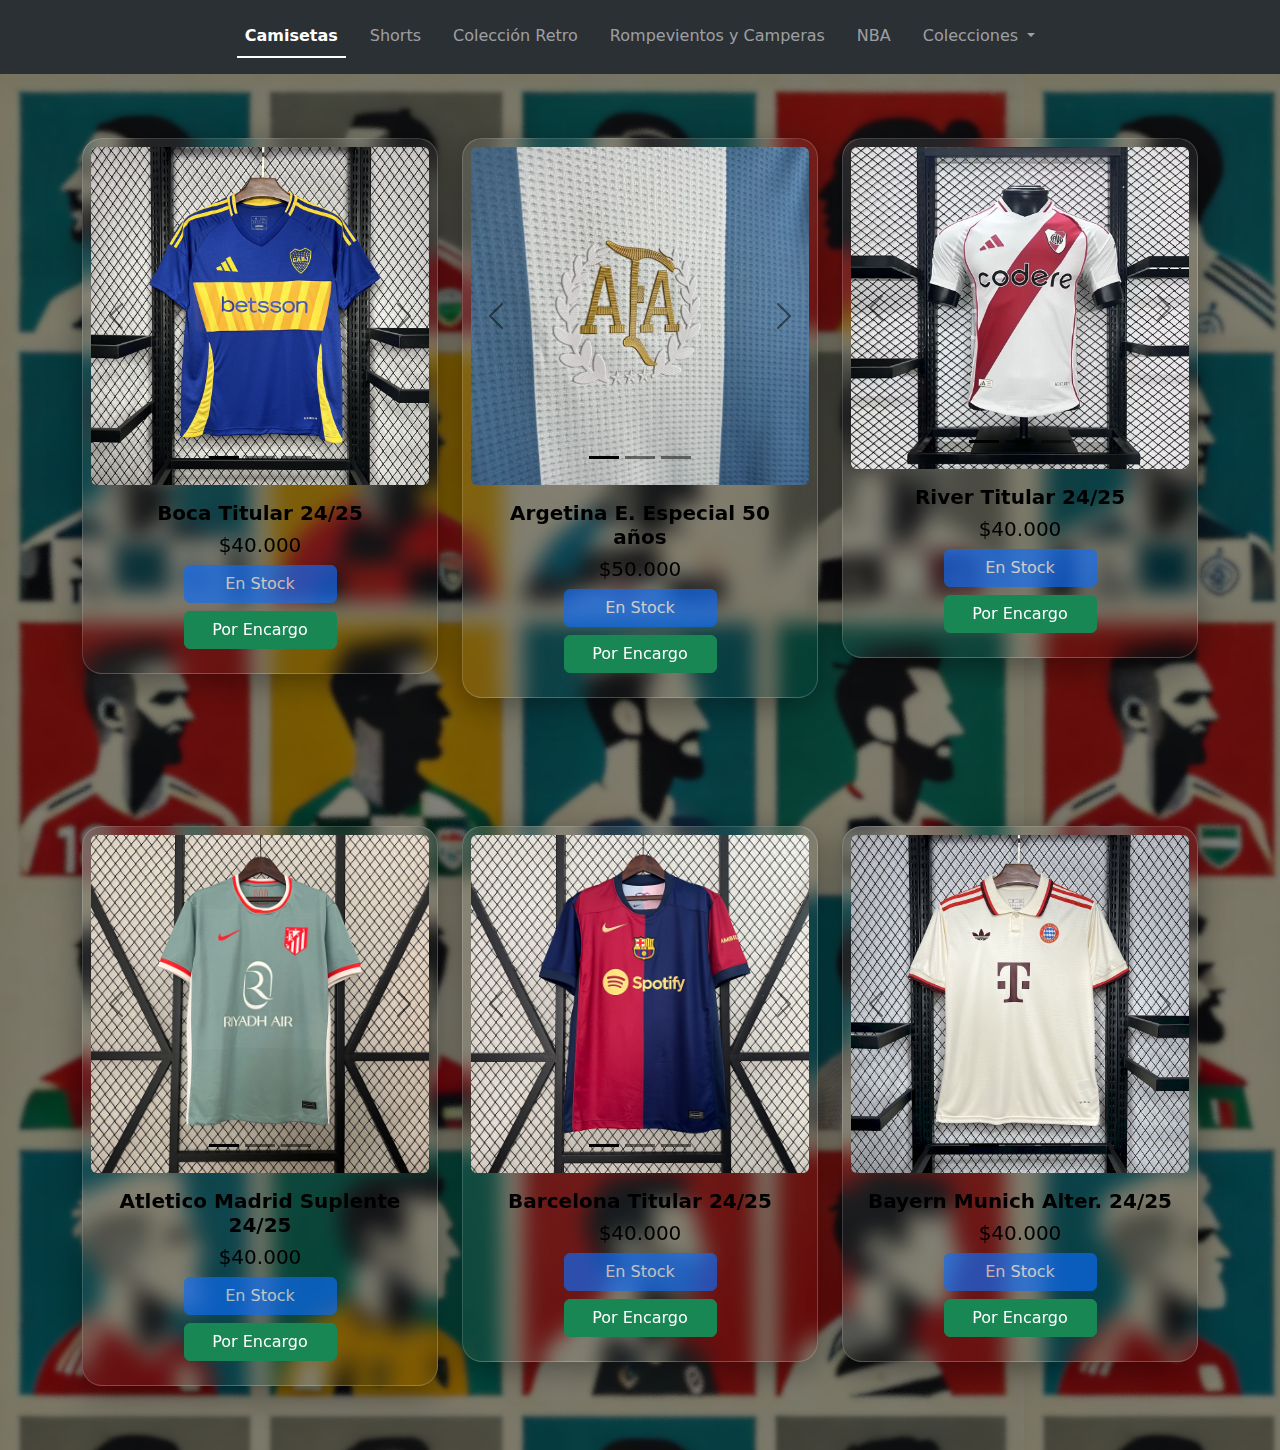
==== index.html @ 66724a95 "primer commit" ====
<!DOCTYPE html>
<html lang="en">

<head>
  <meta charset="UTF-8">
  <meta name="viewport" content="width=device-width, initial-scale=1.0">
  <title>Document</title>
  <link href="https://cdn.jsdelivr.net/npm/bootstrap@5.3.3/dist/css/bootstrap.min.css" rel="stylesheet"
    integrity="sha384-QWTKZyjpPEjISv5WaRU9OFeRpok6YctnYmDr5pNlyT2bRjXh0JMhjY6hW+ALEwIH" crossorigin="anonymous">
  <link rel="stylesheet" href="./css/style.css">


</head>

<body>

  <header>
    <nav class="navbar navbar-expand-lg bg-body-tertiary p-3" data-bs-theme="dark">
      <div class="container-fluid">
        <button class="navbar-toggler" type="button" data-bs-toggle="collapse" data-bs-target="#navbarNav"
          aria-controls="navbarNav" aria-expanded="false" aria-label="Toggle navigation">
          <span class="navbar-toggler-icon"></span>
        </button>
        <div class="collapse navbar-collapse justify-content-center" id="navbarNav">
          <ul class="navbar-nav nav-underline">
            <li class="nav-item">
              <a class="nav-link active" aria-current="page" href="./index.html">Camisetas</a>
            </li>
            <li class="nav-item">
              <a class="nav-link" href="./pages/shorts.html">Shorts</a>
            </li>
            <li class="nav-item">
              <a class="nav-link" href="./pages/retro.html">Colección Retro</a>
            </li>
            <li class="nav-item">
              <a class="nav-link" href="./pages/camperas.html">Rompevientos y Camperas</a>
            </li>
            <li class="nav-item">
              <a class="nav-link" href="./pages/nba.html">NBA</a>
            </li>
            <li class="nav-item dropdown">
              <a class="nav-link dropdown-toggle" href="./index.html" role="button" data-bs-toggle="dropdown"
                aria-expanded="false">
                Colecciones
              </a>
              <ul class="dropdown-menu">
                <li><a class="dropdown-item" href="./colecciones/argentina.html">Selección Argetina</a></li>
                <li><a class="dropdown-item" href="./colecciones/boca.html">Boca</a></li>
                <li><a class="dropdown-item" href="./colecciones/river.html">River</a></li>
                <li><a class="dropdown-item" href="./colecciones/brasil.html">Brasil</a></li>
                <li><a class="dropdown-item" href="./colecciones/italia.html">Italia</a></li>
                <li><a class="dropdown-item" href="./colecciones/espana.html">España</a></li>
                <li><a class="dropdown-item" href="./colecciones/inglaterra.html">Inglaterra</a></li>
                <li><a class="dropdown-item" href="./colecciones/alemania.html">Alemania</a></li>
                <li><a class="dropdown-item" href="./colecciones/francia.html">Francia</a></li>
                <li><a class="dropdown-item" href="./colecciones/selecciones.html">Selecciones Nacionales</a></li>
              </ul>
            </li>
          </ul>
        </div>
      </div>
    </nav>
  </header>

  <main class="fondo">


    <section class="container padding">
      <div class="row">

        <div class="col-md-4 padding">
          <div class="card tarjeta glass">
            <div id="carouselExampleDark1" class="carousel carousel-dark slide">
              <div class="carousel-indicators">
                <button type="button" data-bs-target="#carouselExampleDark1" data-bs-slide-to="0" class="active"
                  aria-current="true" aria-label="Slide 1"></button>
                <button type="button" data-bs-target="#carouselExampleDark1" data-bs-slide-to="1"
                  aria-label="Slide 2"></button>
                <button type="button" data-bs-target="#carouselExampleDark1" data-bs-slide-to="2"
                  aria-label="Slide 3"></button>
              </div>
              <div class="carousel-inner">
                <div class="carousel-item active" data-bs-interval="10000">
                  <img src="./img/boca-25-1.jpg" class="d-block w-100 rounded" alt="camiseta boca 2025">
                </div>
                <div class="carousel-item" data-bs-interval="2000">
                  <img src="./img/boca-25-2.jpg" class="d-block w-100 rounded" alt="camiseta boca 2025">
                </div>
                <div class="carousel-item">
                  <img src="./img/boca-25-3.jpg" class="d-block w-100 rounded" alt="camiseta boca 2025">
                  <div class="carousel-caption d-none d-md-block">
                  </div>
                </div>
                <button class="carousel-control-prev" type="button" data-bs-target="#carouselExampleDark1"
                  data-bs-slide="prev">
                  <span class="carousel-control-prev-icon" aria-hidden="true"></span>
                  <span class="visually-hidden">Anterior</span>
                </button>
                <button class="carousel-control-next" type="button" data-bs-target="#carouselExampleDark1"
                  data-bs-slide="next">
                  <span class="carousel-control-next-icon" aria-hidden="true"></span>
                  <span class="visually-hidden">Siguiente</span>
                </button>
              </div>
            </div>

            <div class="card-body">
              <h5 class="card-title letra centrar fw-bold">Boca Titular 24/25</h5>
              <h5 class="card-text letra centrar">$40.000</h5>
              <div class="d-grid gap-2 col-6 mx-auto">
                <button type="button" class="btn btn-primary" disabled>En Stock</button>
                <a class="btn btn-success" href="./pages/camperas.html" role="button">Por Encargo</a>
              </div>
            </div>
          </div>
        </div>

        <div class="col-md-4 padding">
          <div class="card tarjeta glass">
            <div id="carouselExampleDark2" class="carousel carousel-dark slide">
              <div class="carousel-indicators">
                <button type="button" data-bs-target="#carouselExampleDark2" data-bs-slide-to="0" class="active"
                  aria-current="true" aria-label="Slide 1"></button>
                <button type="button" data-bs-target="#carouselExampleDark2" data-bs-slide-to="1"
                  aria-label="Slide 2"></button>
                <button type="button" data-bs-target="#carouselExampleDark2" data-bs-slide-to="2"
                  aria-label="Slide 3"></button>
              </div>
              <div class="carousel-inner">
                <div class="carousel-item active" data-bs-interval="10000">
                  <img src="./img/argentina-especial50-3.jpg" class="d-block w-100 rounded" alt="argentina especial 2025">
                </div>
                <div class="carousel-item" data-bs-interval="2000">
                  <img src="./img/argentina-especial50-2.jpg" class="d-block w-100 rounded" alt="argentina especial 2025">
                </div>
                <div class="carousel-item">
                  <img src="./img/argentina-especial50-1.jpg" class="d-block w-100 rounded" alt="argentina especial 2025">
                  <div class="carousel-caption d-none d-md-block">
                  </div>
                </div>
                <button class="carousel-control-prev" type="button" data-bs-target="#carouselExampleDark2"
                  data-bs-slide="prev">
                  <span class="carousel-control-prev-icon" aria-hidden="true"></span>
                  <span class="visually-hidden">Anterior</span>
                </button>
                <button class="carousel-control-next" type="button" data-bs-target="#carouselExampleDark2"
                  data-bs-slide="next">
                  <span class="carousel-control-next-icon" aria-hidden="true"></span>
                  <span class="visually-hidden">Siguiente</span>
                </button>
              </div>
            </div>

            <div class="card-body">
              <h5 class="card-title letra centrar fw-bold">Argetina E. Especial 50 años</h5>
              <h5 class="card-text letra centrar">$50.000</h5>
              <div class="d-grid gap-2 col-6 mx-auto">
                <button type="button" class="btn btn-primary" disabled>En Stock</button>
                <a class="btn btn-success" href="./pages/camperas.html" role="button">Por Encargo</a>
              </div>

            </div>
          </div>
        </div>

        <div class="col-md-4 padding">
          <div class="card tarjeta glass">
            <div id="carouselExampleDark3" class="carousel carousel-dark slide">
              <div class="carousel-indicators">
                <button type="button" data-bs-target="#carouselExampleDark3" data-bs-slide-to="0" class="active"
                  aria-current="true" aria-label="Slide 1"></button>
                <button type="button" data-bs-target="#carouselExampleDark3" data-bs-slide-to="1"
                  aria-label="Slide 2"></button>
                <button type="button" data-bs-target="#carouselExampleDark3" data-bs-slide-to="2"
                  aria-label="Slide 3"></button>
              </div>
              <div class="carousel-inner">
                <div class="carousel-item active" data-bs-interval="10000">
                  <img src="./img/river-25-1.jpg" class="d-block w-100 rounded" alt="camiseta river 24/25">
                </div>
                <div class="carousel-item" data-bs-interval="2000">
                  <img src="./img/river-25-2.jpg" class="d-block w-100 rounded" alt="camiseta river 24/25">
                </div>
                <div class="carousel-item">
                  <img src="./img/river-25-3.jpg" class="d-block w-100 rounded" alt="camiseta river 24/25">
                  <div class="carousel-caption d-none d-md-block">
                  </div>
                </div>
                <button class="carousel-control-prev" type="button" data-bs-target="#carouselExampleDark3"
                  data-bs-slide="prev">
                  <span class="carousel-control-prev-icon" aria-hidden="true"></span>
                  <span class="visually-hidden">Anterior</span>
                </button>
                <button class="carousel-control-next" type="button" data-bs-target="#carouselExampleDark3"
                  data-bs-slide="next">
                  <span class="carousel-control-next-icon" aria-hidden="true"></span>
                  <span class="visually-hidden">Siguiente</span>
                </button>
              </div>
            </div>

            <div class="card-body">
              <h5 class="card-title letra centrar fw-bold">River Titular 24/25</h5>
              <h5 class="card-text letra centrar">$40.000</h5>
              <div class="d-grid gap-2 col-6 mx-auto">
                <button type="button" class="btn btn-primary" disabled>En Stock</button>
                <a class="btn btn-success" href="./pages/camperas.html" role="button">Por Encargo</a>
              </div>
            </div>
          </div>
        </div>



      </div>

    </section>



    <section class="container padding">
      <div class="row">

        <div class="col-md-4 padding">
          <div class="card tarjeta glass">
            <div id="carouselExampleDark1" class="carousel carousel-dark slide">
              <div class="carousel-indicators">
                <button type="button" data-bs-target="#carouselExampleDark1" data-bs-slide-to="0" class="active"
                  aria-current="true" aria-label="Slide 1"></button>
                <button type="button" data-bs-target="#carouselExampleDark1" data-bs-slide-to="1"
                  aria-label="Slide 2"></button>
                <button type="button" data-bs-target="#carouselExampleDark1" data-bs-slide-to="2"
                  aria-label="Slide 3"></button>
              </div>
              <div class="carousel-inner">
                <div class="carousel-item active" data-bs-interval="10000">
                  <img src="./img/atleticom-25-1.jpeg" class="d-block w-100 rounded" alt="camiseta boca 2025">
                </div>
                <div class="carousel-item" data-bs-interval="2000">
                  <img src="./img/atleticom-25-2.jpeg" class="d-block w-100 rounded" alt="camiseta boca 2025">
                </div>
                <div class="carousel-item">
                  <img src="./img/atleticom-25-3.jpeg" class="d-block w-100 rounded" alt="camiseta boca 2025">
                  <div class="carousel-caption d-none d-md-block">
                  </div>
                </div>
                <button class="carousel-control-prev" type="button" data-bs-target="#carouselExampleDark1"
                  data-bs-slide="prev">
                  <span class="carousel-control-prev-icon" aria-hidden="true"></span>
                  <span class="visually-hidden">Anterior</span>
                </button>
                <button class="carousel-control-next" type="button" data-bs-target="#carouselExampleDark1"
                  data-bs-slide="next">
                  <span class="carousel-control-next-icon" aria-hidden="true"></span>
                  <span class="visually-hidden">Siguiente</span>
                </button>
              </div>
            </div>

            <div class="card-body">
              <h5 class="card-title letra centrar fw-bold">Atletico Madrid Suplente 24/25</h5>
              <h5 class="card-text letra centrar">$40.000</h5>
              <div class="d-grid gap-2 col-6 mx-auto">
                <button type="button" class="btn btn-primary" disabled>En Stock</button>
                <a class="btn btn-success" href="./pages/camperas.html" role="button">Por Encargo</a>
              </div>
            </div>
          </div>
        </div>

        <div class="col-md-4 padding">
          <div class="card tarjeta glass">
            <div id="carouselExampleDark2" class="carousel carousel-dark slide">
              <div class="carousel-indicators">
                <button type="button" data-bs-target="#carouselExampleDark2" data-bs-slide-to="0" class="active"
                  aria-current="true" aria-label="Slide 1"></button>
                <button type="button" data-bs-target="#carouselExampleDark2" data-bs-slide-to="1"
                  aria-label="Slide 2"></button>
                <button type="button" data-bs-target="#carouselExampleDark2" data-bs-slide-to="2"
                  aria-label="Slide 3"></button>
              </div>
              <div class="carousel-inner">
                <div class="carousel-item active" data-bs-interval="10000">
                  <img src="./img/barcelona-25-1.jpeg" class="d-block w-100 rounded" alt="argentina especial 2025">
                </div>
                <div class="carousel-item" data-bs-interval="2000">
                  <img src="./img/barcelona-25-2.jpeg" class="d-block w-100 rounded" alt="argentina especial 2025">
                </div>
                <div class="carousel-item">
                  <img src="./img/barcelona-25-3.jpeg" class="d-block w-100 rounded" alt="argentina especial 2025">
                  <div class="carousel-caption d-none d-md-block">
                  </div>
                </div>
                <button class="carousel-control-prev" type="button" data-bs-target="#carouselExampleDark2"
                  data-bs-slide="prev">
                  <span class="carousel-control-prev-icon" aria-hidden="true"></span>
                  <span class="visually-hidden">Anterior</span>
                </button>
                <button class="carousel-control-next" type="button" data-bs-target="#carouselExampleDark2"
                  data-bs-slide="next">
                  <span class="carousel-control-next-icon" aria-hidden="true"></span>
                  <span class="visually-hidden">Siguiente</span>
                </button>
              </div>
            </div>

            <div class="card-body">
              <h5 class="card-title letra centrar fw-bold">Barcelona Titular 24/25</h5>
              <h5 class="card-text letra centrar">$40.000</h5>
              <div class="d-grid gap-2 col-6 mx-auto">
                <button type="button" class="btn btn-primary" disabled>En Stock</button>
                <a class="btn btn-success" href="./pages/camperas.html" role="button">Por Encargo</a>
              </div>

            </div>
          </div>
        </div>

        <div class="col-md-4 padding">
          <div class="card tarjeta glass">
            <div id="carouselExampleDark3" class="carousel carousel-dark slide">
              <div class="carousel-indicators">
                <button type="button" data-bs-target="#carouselExampleDark3" data-bs-slide-to="0" class="active"
                  aria-current="true" aria-label="Slide 1"></button>
                <button type="button" data-bs-target="#carouselExampleDark3" data-bs-slide-to="1"
                  aria-label="Slide 2"></button>
                <button type="button" data-bs-target="#carouselExampleDark3" data-bs-slide-to="2"
                  aria-label="Slide 3"></button>
              </div>
              <div class="carousel-inner">
                <div class="carousel-item active" data-bs-interval="10000">
                  <img src="./img/bayern-25-1.jpg" class="d-block w-100 rounded" alt="camiseta river 24/25">
                </div>
                <div class="carousel-item" data-bs-interval="2000">
                  <img src="./img/bayern-25-2.jpg" class="d-block w-100 rounded" alt="camiseta river 24/25">
                </div>
                <div class="carousel-item">
                  <img src="./img/bayern-25-3.jpg" class="d-block w-100 rounded" alt="camiseta river 24/25">
                  <div class="carousel-caption d-none d-md-block">
                  </div>
                </div>
                <button class="carousel-control-prev" type="button" data-bs-target="#carouselExampleDark3"
                  data-bs-slide="prev">
                  <span class="carousel-control-prev-icon" aria-hidden="true"></span>
                  <span class="visually-hidden">Anterior</span>
                </button>
                <button class="carousel-control-next" type="button" data-bs-target="#carouselExampleDark3"
                  data-bs-slide="next">
                  <span class="carousel-control-next-icon" aria-hidden="true"></span>
                  <span class="visually-hidden">Siguiente</span>
                </button>
              </div>
            </div>

            <div class="card-body">
              <h5 class="card-title letra centrar fw-bold">Bayern Munich Alter. 24/25</h5>
              <h5 class="card-text letra centrar">$40.000</h5>
              <div class="d-grid gap-2 col-6 mx-auto">
                <button type="button" class="btn btn-primary" disabled>En Stock</button>
                <a class="btn btn-success" href="./pages/camperas.html" role="button">Por Encargo</a>
              </div>
            </div>
          </div>
        </div>



      </div>

    </section>

  </main>






  <script src="https://cdn.jsdelivr.net/npm/bootstrap@5.3.3/dist/js/bootstrap.bundle.min.js"
    integrity="sha384-YvpcrYf0tY3lHB60NNkmXc5s9fDVZLESaAA55NDzOxhy9GkcIdslK1eN7N6jIeHz"
    crossorigin="anonymous"></script>
</body>

</html>
---- css/style.css ----
* {
    margin: 0;
    padding: 0;
    box-sizing: border-box;
  }


  .fondo {
    background-image: url(../img/fondo.png);
  }

  .fondoNBA {
    background-image: url(../img/fondo-NBA.png);
  }

  .fondo-argentina {
    background-image: url(../img/fondo-argentina.PNG);
  }

  .fondo-river {
    background-image: url(../img/fondo-river-2.PNG);
  }

  .fondo-boca {
    background-image: url(../img/fondo-boca.PNG);
  }


  .padding {
    padding-top: 2rem;
    padding-bottom: 2rem;
  }

  .tarjeta-background {
    background-color: black;
  }

  .tarjeta {
    padding: 0.5rem;
  }

  .letra {
    color: black;
  }

  .centrar {
    text-align: center;
  }

  .glass{
    background: linear-gradient(135deg, rgba(255, 255, 255, 0.1), rgba(255, 255, 255, 0));
    backdrop-filter: blur(10px);
    -webkit-backdrop-filter: blur(10px);
    border-radius: 20px;
    border:1px solid rgba(255, 255, 255, 0.18);
    box-shadow: 0 8px 32px 0 rgba(0, 0, 0, 0.37);
}
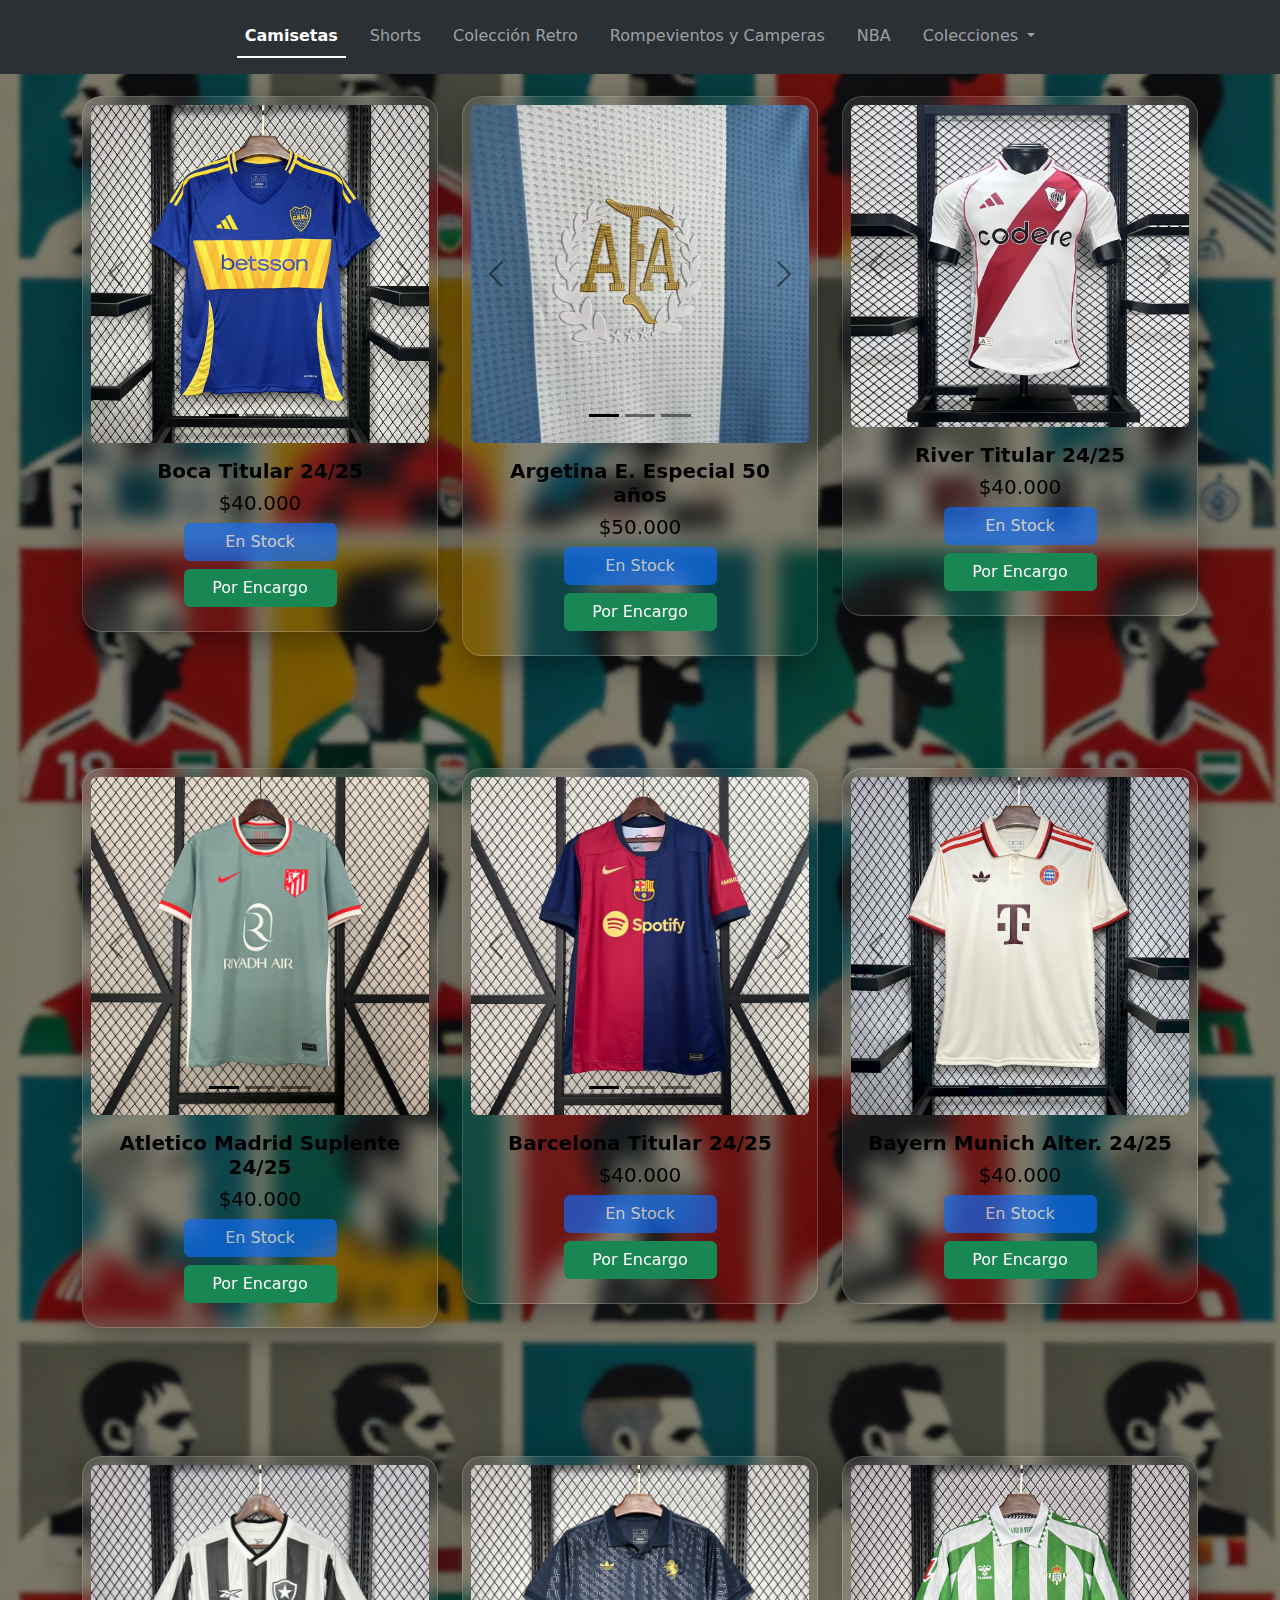
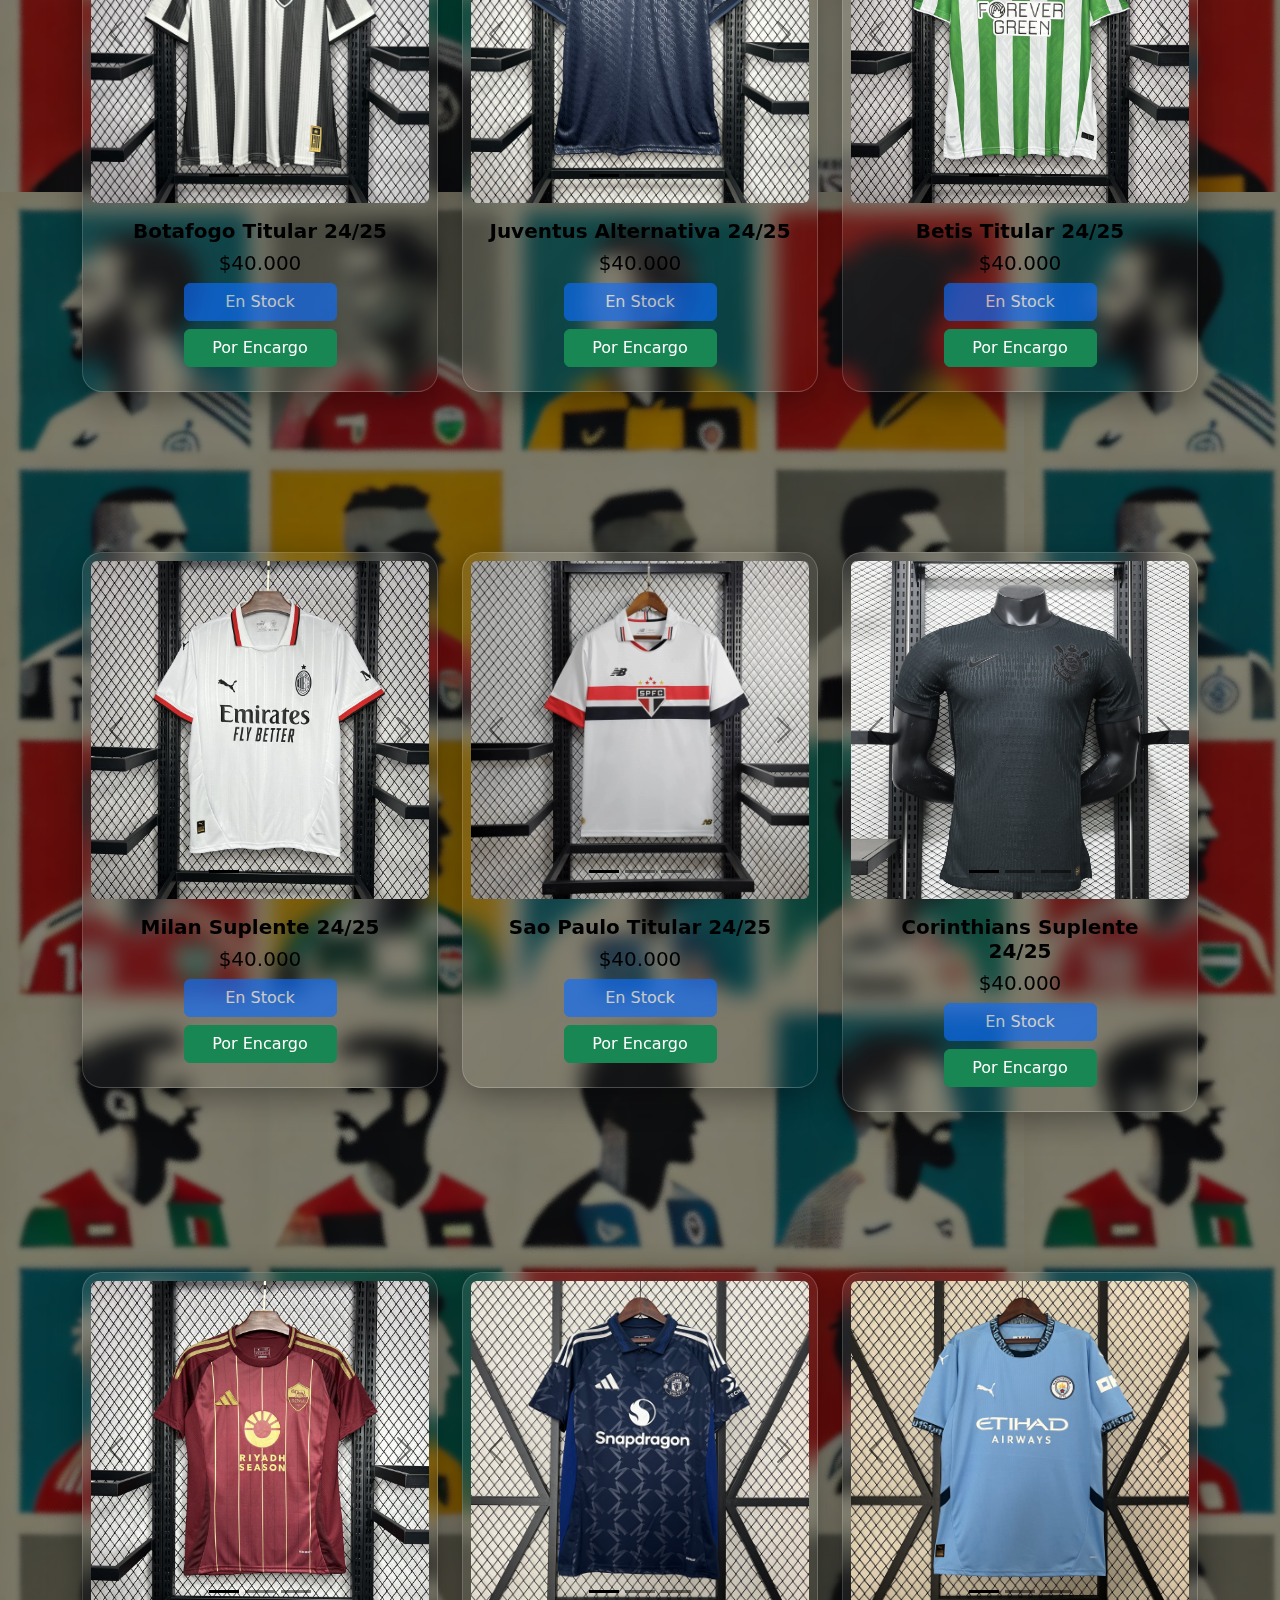
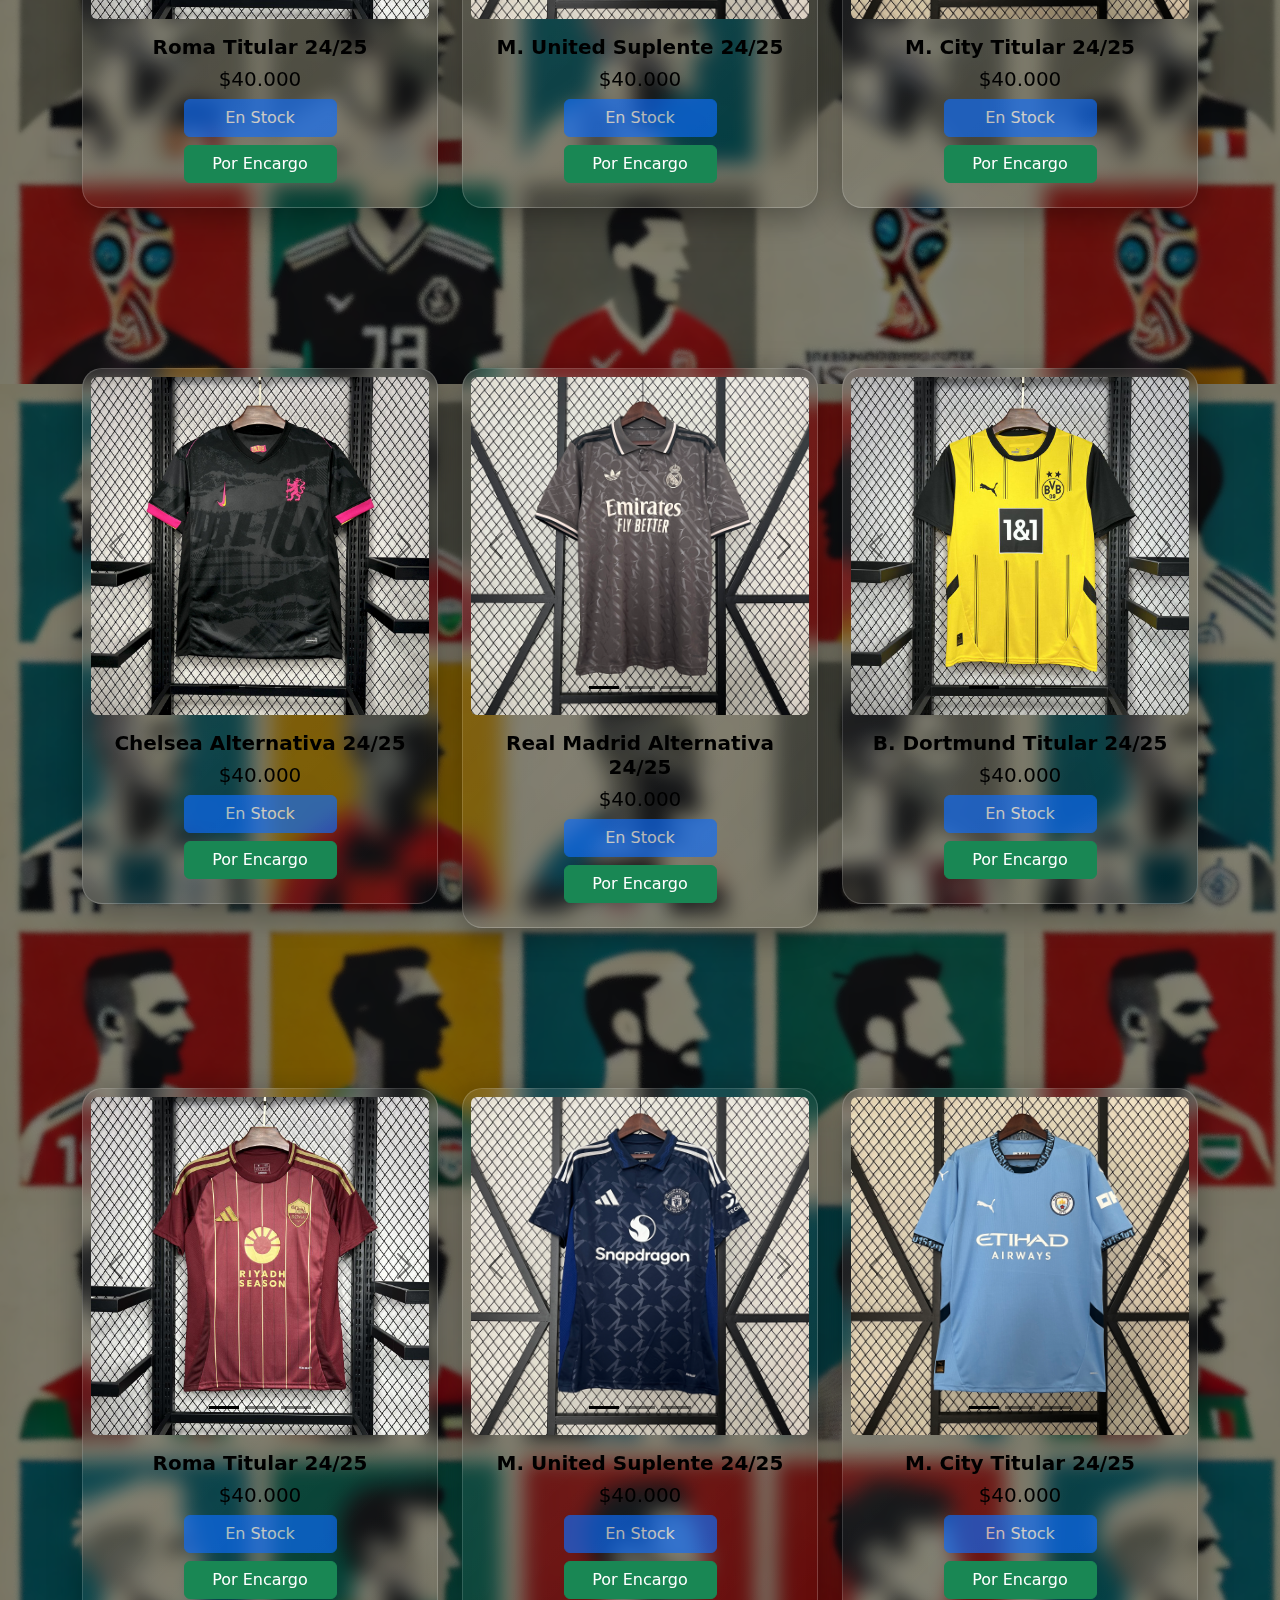
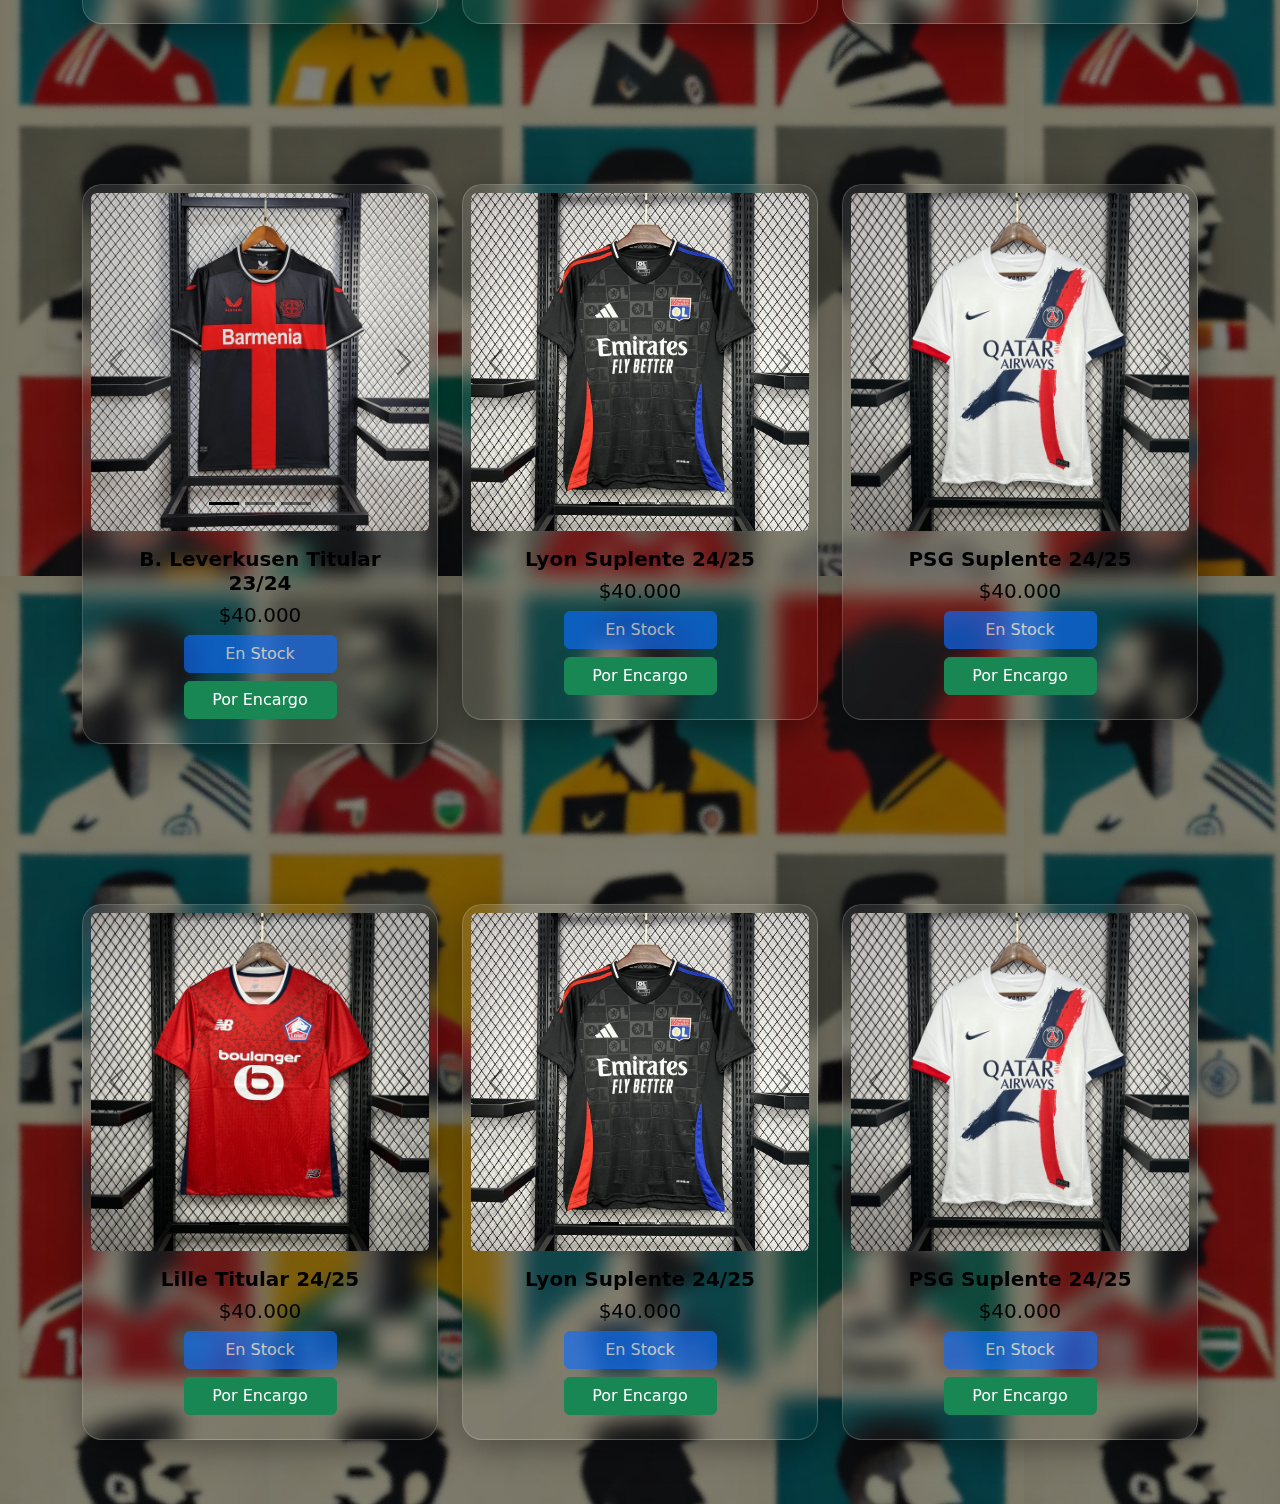
==== commit a6bf2fd8: "Mejora de estetica y agregado de camisetas" ====
--- a/index.html
+++ b/index.html
@@ -4,7 +4,8 @@
 <head>
   <meta charset="UTF-8">
   <meta name="viewport" content="width=device-width, initial-scale=1.0">
-  <title>Document</title>
+  <title>Retro 21 - Camisetas e Indumentaria</title>
+  <link rel="shortcut icon" href="./img/retro-21-favicon.png">
   <link href="https://cdn.jsdelivr.net/npm/bootstrap@5.3.3/dist/css/bootstrap.min.css" rel="stylesheet"
     integrity="sha384-QWTKZyjpPEjISv5WaRU9OFeRpok6YctnYmDr5pNlyT2bRjXh0JMhjY6hW+ALEwIH" crossorigin="anonymous">
   <link rel="stylesheet" href="./css/style.css">
@@ -15,7 +16,7 @@
 <body>
 
   <header>
-    <nav class="navbar navbar-expand-lg bg-body-tertiary p-3" data-bs-theme="dark">
+    <nav class="navbar fixed-top navbar-expand-lg bg-body-tertiary p-3" data-bs-theme="dark">
       <div class="container-fluid">
         <button class="navbar-toggler" type="button" data-bs-toggle="collapse" data-bs-target="#navbarNav"
           aria-controls="navbarNav" aria-expanded="false" aria-label="Toggle navigation">
@@ -218,142 +219,293 @@
 
 
 
+    <section class="container">
+      <div class="row">
+
+        <div class="col-md-4 padding">
+          <div class="card tarjeta glass">
+            <div id="carouselExampleDark4" class="carousel carousel-dark slide">
+              <div class="carousel-indicators">
+                <button type="button" data-bs-target="#carouselExampleDark4" data-bs-slide-to="0" class="active"
+                  aria-current="true" aria-label="Slide 1"></button>
+                <button type="button" data-bs-target="#carouselExampleDark4" data-bs-slide-to="1"
+                  aria-label="Slide 2"></button>
+                <button type="button" data-bs-target="#carouselExampleDark4" data-bs-slide-to="2"
+                  aria-label="Slide 3"></button>
+              </div>
+              <div class="carousel-inner">
+                <div class="carousel-item active" data-bs-interval="10000">
+                  <img src="./img/atleticom-25-1.jpeg" class="d-block w-100 rounded" alt="camiseta boca 2025">
+                </div>
+                <div class="carousel-item" data-bs-interval="2000">
+                  <img src="./img/atleticom-25-2.jpeg" class="d-block w-100 rounded" alt="camiseta boca 2025">
+                </div>
+                <div class="carousel-item">
+                  <img src="./img/atleticom-25-3.jpeg" class="d-block w-100 rounded" alt="camiseta boca 2025">
+                  <div class="carousel-caption d-none d-md-block">
+                  </div>
+                </div>
+                <button class="carousel-control-prev" type="button" data-bs-target="#carouselExampleDark4"
+                  data-bs-slide="prev">
+                  <span class="carousel-control-prev-icon" aria-hidden="true"></span>
+                  <span class="visually-hidden">Anterior</span>
+                </button>
+                <button class="carousel-control-next" type="button" data-bs-target="#carouselExampleDark4"
+                  data-bs-slide="next">
+                  <span class="carousel-control-next-icon" aria-hidden="true"></span>
+                  <span class="visually-hidden">Siguiente</span>
+                </button>
+              </div>
+            </div>
+
+            <div class="card-body">
+              <h5 class="card-title letra centrar fw-bold">Atletico Madrid Suplente 24/25</h5>
+              <h5 class="card-text letra centrar">$40.000</h5>
+              <div class="d-grid gap-2 col-6 mx-auto">
+                <button type="button" class="btn btn-primary" disabled>En Stock</button>
+                <a class="btn btn-success" href="./pages/camperas.html" role="button">Por Encargo</a>
+              </div>
+            </div>
+          </div>
+        </div>
+
+        <div class="col-md-4 padding">
+          <div class="card tarjeta glass">
+            <div id="carouselExampleDark5" class="carousel carousel-dark slide">
+              <div class="carousel-indicators">
+                <button type="button" data-bs-target="#carouselExampleDark5" data-bs-slide-to="0" class="active"
+                  aria-current="true" aria-label="Slide 1"></button>
+                <button type="button" data-bs-target="#carouselExampleDark5" data-bs-slide-to="1"
+                  aria-label="Slide 2"></button>
+                <button type="button" data-bs-target="#carouselExampleDark5" data-bs-slide-to="2"
+                  aria-label="Slide 3"></button>
+              </div>
+              <div class="carousel-inner">
+                <div class="carousel-item active" data-bs-interval="10000">
+                  <img src="./img/barcelona-25-1.jpeg" class="d-block w-100 rounded" alt="argentina especial 2025">
+                </div>
+                <div class="carousel-item" data-bs-interval="2000">
+                  <img src="./img/barcelona-25-2.jpeg" class="d-block w-100 rounded" alt="argentina especial 2025">
+                </div>
+                <div class="carousel-item">
+                  <img src="./img/barcelona-25-3.jpeg" class="d-block w-100 rounded" alt="argentina especial 2025">
+                  <div class="carousel-caption d-none d-md-block">
+                  </div>
+                </div>
+                <button class="carousel-control-prev" type="button" data-bs-target="#carouselExampleDark5"
+                  data-bs-slide="prev">
+                  <span class="carousel-control-prev-icon" aria-hidden="true"></span>
+                  <span class="visually-hidden">Anterior</span>
+                </button>
+                <button class="carousel-control-next" type="button" data-bs-target="#carouselExampleDark5"
+                  data-bs-slide="next">
+                  <span class="carousel-control-next-icon" aria-hidden="true"></span>
+                  <span class="visually-hidden">Siguiente</span>
+                </button>
+              </div>
+            </div>
+
+            <div class="card-body">
+              <h5 class="card-title letra centrar fw-bold">Barcelona Titular 24/25</h5>
+              <h5 class="card-text letra centrar">$40.000</h5>
+              <div class="d-grid gap-2 col-6 mx-auto">
+                <button type="button" class="btn btn-primary" disabled>En Stock</button>
+                <a class="btn btn-success" href="./pages/camperas.html" role="button">Por Encargo</a>
+              </div>
+
+            </div>
+          </div>
+        </div>
+
+        <div class="col-md-4 padding">
+          <div class="card tarjeta glass">
+            <div id="carouselExampleDark6" class="carousel carousel-dark slide">
+              <div class="carousel-indicators">
+                <button type="button" data-bs-target="#carouselExampleDark6" data-bs-slide-to="0" class="active"
+                  aria-current="true" aria-label="Slide 1"></button>
+                <button type="button" data-bs-target="#carouselExampleDark6" data-bs-slide-to="1"
+                  aria-label="Slide 2"></button>
+                <button type="button" data-bs-target="#carouselExampleDark6" data-bs-slide-to="2"
+                  aria-label="Slide 3"></button>
+              </div>
+              <div class="carousel-inner">
+                <div class="carousel-item active" data-bs-interval="10000">
+                  <img src="./img/bayern-25-1.jpg" class="d-block w-100 rounded" alt="camiseta river 24/25">
+                </div>
+                <div class="carousel-item" data-bs-interval="2000">
+                  <img src="./img/bayern-25-2.jpg" class="d-block w-100 rounded" alt="camiseta river 24/25">
+                </div>
+                <div class="carousel-item">
+                  <img src="./img/bayern-25-3.jpg" class="d-block w-100 rounded" alt="camiseta river 24/25">
+                  <div class="carousel-caption d-none d-md-block">
+                  </div>
+                </div>
+                <button class="carousel-control-prev" type="button" data-bs-target="#carouselExampleDark6"
+                  data-bs-slide="prev">
+                  <span class="carousel-control-prev-icon" aria-hidden="true"></span>
+                  <span class="visually-hidden">Anterior</span>
+                </button>
+                <button class="carousel-control-next" type="button" data-bs-target="#carouselExampleDark6"
+                  data-bs-slide="next">
+                  <span class="carousel-control-next-icon" aria-hidden="true"></span>
+                  <span class="visually-hidden">Siguiente</span>
+                </button>
+              </div>
+            </div>
+
+            <div class="card-body">
+              <h5 class="card-title letra centrar fw-bold">Bayern Munich Alter. 24/25</h5>
+              <h5 class="card-text letra centrar">$40.000</h5>
+              <div class="d-grid gap-2 col-6 mx-auto">
+                <button type="button" class="btn btn-primary" disabled>En Stock</button>
+                <a class="btn btn-success" href="./pages/camperas.html" role="button">Por Encargo</a>
+              </div>
+            </div>
+          </div>
+        </div>
+
+
+
+      </div>
+
+    </section>
+
     <section class="container padding">
       <div class="row">
 
         <div class="col-md-4 padding">
           <div class="card tarjeta glass">
-            <div id="carouselExampleDark1" class="carousel carousel-dark slide">
-              <div class="carousel-indicators">
-                <button type="button" data-bs-target="#carouselExampleDark1" data-bs-slide-to="0" class="active"
-                  aria-current="true" aria-label="Slide 1"></button>
-                <button type="button" data-bs-target="#carouselExampleDark1" data-bs-slide-to="1"
-                  aria-label="Slide 2"></button>
-                <button type="button" data-bs-target="#carouselExampleDark1" data-bs-slide-to="2"
-                  aria-label="Slide 3"></button>
-              </div>
-              <div class="carousel-inner">
-                <div class="carousel-item active" data-bs-interval="10000">
-                  <img src="./img/atleticom-25-1.jpeg" class="d-block w-100 rounded" alt="camiseta boca 2025">
-                </div>
-                <div class="carousel-item" data-bs-interval="2000">
-                  <img src="./img/atleticom-25-2.jpeg" class="d-block w-100 rounded" alt="camiseta boca 2025">
-                </div>
-                <div class="carousel-item">
-                  <img src="./img/atleticom-25-3.jpeg" class="d-block w-100 rounded" alt="camiseta boca 2025">
-                  <div class="carousel-caption d-none d-md-block">
-                  </div>
-                </div>
-                <button class="carousel-control-prev" type="button" data-bs-target="#carouselExampleDark1"
-                  data-bs-slide="prev">
-                  <span class="carousel-control-prev-icon" aria-hidden="true"></span>
-                  <span class="visually-hidden">Anterior</span>
-                </button>
-                <button class="carousel-control-next" type="button" data-bs-target="#carouselExampleDark1"
-                  data-bs-slide="next">
-                  <span class="carousel-control-next-icon" aria-hidden="true"></span>
-                  <span class="visually-hidden">Siguiente</span>
-                </button>
-              </div>
-            </div>
-
-            <div class="card-body">
-              <h5 class="card-title letra centrar fw-bold">Atletico Madrid Suplente 24/25</h5>
-              <h5 class="card-text letra centrar">$40.000</h5>
-              <div class="d-grid gap-2 col-6 mx-auto">
-                <button type="button" class="btn btn-primary" disabled>En Stock</button>
-                <a class="btn btn-success" href="./pages/camperas.html" role="button">Por Encargo</a>
-              </div>
-            </div>
-          </div>
-        </div>
-
-        <div class="col-md-4 padding">
-          <div class="card tarjeta glass">
-            <div id="carouselExampleDark2" class="carousel carousel-dark slide">
-              <div class="carousel-indicators">
-                <button type="button" data-bs-target="#carouselExampleDark2" data-bs-slide-to="0" class="active"
-                  aria-current="true" aria-label="Slide 1"></button>
-                <button type="button" data-bs-target="#carouselExampleDark2" data-bs-slide-to="1"
-                  aria-label="Slide 2"></button>
-                <button type="button" data-bs-target="#carouselExampleDark2" data-bs-slide-to="2"
-                  aria-label="Slide 3"></button>
-              </div>
-              <div class="carousel-inner">
-                <div class="carousel-item active" data-bs-interval="10000">
-                  <img src="./img/barcelona-25-1.jpeg" class="d-block w-100 rounded" alt="argentina especial 2025">
-                </div>
-                <div class="carousel-item" data-bs-interval="2000">
-                  <img src="./img/barcelona-25-2.jpeg" class="d-block w-100 rounded" alt="argentina especial 2025">
-                </div>
-                <div class="carousel-item">
-                  <img src="./img/barcelona-25-3.jpeg" class="d-block w-100 rounded" alt="argentina especial 2025">
-                  <div class="carousel-caption d-none d-md-block">
-                  </div>
-                </div>
-                <button class="carousel-control-prev" type="button" data-bs-target="#carouselExampleDark2"
-                  data-bs-slide="prev">
-                  <span class="carousel-control-prev-icon" aria-hidden="true"></span>
-                  <span class="visually-hidden">Anterior</span>
-                </button>
-                <button class="carousel-control-next" type="button" data-bs-target="#carouselExampleDark2"
-                  data-bs-slide="next">
-                  <span class="carousel-control-next-icon" aria-hidden="true"></span>
-                  <span class="visually-hidden">Siguiente</span>
-                </button>
-              </div>
-            </div>
-
-            <div class="card-body">
-              <h5 class="card-title letra centrar fw-bold">Barcelona Titular 24/25</h5>
-              <h5 class="card-text letra centrar">$40.000</h5>
-              <div class="d-grid gap-2 col-6 mx-auto">
-                <button type="button" class="btn btn-primary" disabled>En Stock</button>
-                <a class="btn btn-success" href="./pages/camperas.html" role="button">Por Encargo</a>
-              </div>
-
-            </div>
-          </div>
-        </div>
-
-        <div class="col-md-4 padding">
-          <div class="card tarjeta glass">
-            <div id="carouselExampleDark3" class="carousel carousel-dark slide">
-              <div class="carousel-indicators">
-                <button type="button" data-bs-target="#carouselExampleDark3" data-bs-slide-to="0" class="active"
-                  aria-current="true" aria-label="Slide 1"></button>
-                <button type="button" data-bs-target="#carouselExampleDark3" data-bs-slide-to="1"
-                  aria-label="Slide 2"></button>
-                <button type="button" data-bs-target="#carouselExampleDark3" data-bs-slide-to="2"
-                  aria-label="Slide 3"></button>
-              </div>
-              <div class="carousel-inner">
-                <div class="carousel-item active" data-bs-interval="10000">
-                  <img src="./img/bayern-25-1.jpg" class="d-block w-100 rounded" alt="camiseta river 24/25">
-                </div>
-                <div class="carousel-item" data-bs-interval="2000">
-                  <img src="./img/bayern-25-2.jpg" class="d-block w-100 rounded" alt="camiseta river 24/25">
-                </div>
-                <div class="carousel-item">
-                  <img src="./img/bayern-25-3.jpg" class="d-block w-100 rounded" alt="camiseta river 24/25">
-                  <div class="carousel-caption d-none d-md-block">
-                  </div>
-                </div>
-                <button class="carousel-control-prev" type="button" data-bs-target="#carouselExampleDark3"
-                  data-bs-slide="prev">
-                  <span class="carousel-control-prev-icon" aria-hidden="true"></span>
-                  <span class="visually-hidden">Anterior</span>
-                </button>
-                <button class="carousel-control-next" type="button" data-bs-target="#carouselExampleDark3"
-                  data-bs-slide="next">
-                  <span class="carousel-control-next-icon" aria-hidden="true"></span>
-                  <span class="visually-hidden">Siguiente</span>
-                </button>
-              </div>
-            </div>
-
-            <div class="card-body">
-              <h5 class="card-title letra centrar fw-bold">Bayern Munich Alter. 24/25</h5>
+            <div id="carouselExampleDark7" class="carousel carousel-dark slide">
+              <div class="carousel-indicators">
+                <button type="button" data-bs-target="#carouselExampleDark7" data-bs-slide-to="0" class="active"
+                  aria-current="true" aria-label="Slide 1"></button>
+                <button type="button" data-bs-target="#carouselExampleDark7" data-bs-slide-to="1"
+                  aria-label="Slide 2"></button>
+                <button type="button" data-bs-target="#carouselExampleDark7" data-bs-slide-to="2"
+                  aria-label="Slide 3"></button>
+              </div>
+              <div class="carousel-inner">
+                <div class="carousel-item active" data-bs-interval="10000">
+                  <img src="./img/botafogo-25-1.jpg" class="d-block w-100 rounded" alt="">
+                </div>
+                <div class="carousel-item" data-bs-interval="2000">
+                  <img src="./img/botafogo-25-2.jpg" class="d-block w-100 rounded" alt="">
+                </div>
+                <div class="carousel-item">
+                  <img src="./img/botafogo-25-3.jpg" class="d-block w-100 rounded" alt="">
+                  <div class="carousel-caption d-none d-md-block">
+                  </div>
+                </div>
+                <button class="carousel-control-prev" type="button" data-bs-target="#carouselExampleDark7"
+                  data-bs-slide="prev">
+                  <span class="carousel-control-prev-icon" aria-hidden="true"></span>
+                  <span class="visually-hidden">Anterior</span>
+                </button>
+                <button class="carousel-control-next" type="button" data-bs-target="#carouselExampleDark7"
+                  data-bs-slide="next">
+                  <span class="carousel-control-next-icon" aria-hidden="true"></span>
+                  <span class="visually-hidden">Siguiente</span>
+                </button>
+              </div>
+            </div>
+
+            <div class="card-body">
+              <h5 class="card-title letra centrar fw-bold">Botafogo Titular 24/25</h5>
+              <h5 class="card-text letra centrar">$40.000</h5>
+              <div class="d-grid gap-2 col-6 mx-auto">
+                <button type="button" class="btn btn-primary" disabled>En Stock</button>
+                <a class="btn btn-success" href="./pages/camperas.html" role="button">Por Encargo</a>
+              </div>
+            </div>
+          </div>
+        </div>
+
+        <div class="col-md-4 padding">
+          <div class="card tarjeta glass">
+            <div id="carouselExampleDark8" class="carousel carousel-dark slide">
+              <div class="carousel-indicators">
+                <button type="button" data-bs-target="#carouselExampleDark8" data-bs-slide-to="0" class="active"
+                  aria-current="true" aria-label="Slide 1"></button>
+                <button type="button" data-bs-target="#carouselExampleDark8" data-bs-slide-to="1"
+                  aria-label="Slide 2"></button>
+                <button type="button" data-bs-target="#carouselExampleDark8" data-bs-slide-to="2"
+                  aria-label="Slide 3"></button>
+              </div>
+              <div class="carousel-inner">
+                <div class="carousel-item active" data-bs-interval="10000">
+                  <img src="./img/juventus-25-1.jpg" class="d-block w-100 rounded" alt="">
+                </div>
+                <div class="carousel-item" data-bs-interval="2000">
+                  <img src="./img/juventus-25-2.jpg" class="d-block w-100 rounded" alt="">
+                </div>
+                <div class="carousel-item">
+                  <img src="./img/juventus-25-3.jpg" class="d-block w-100 rounded" alt="">
+                  <div class="carousel-caption d-none d-md-block">
+                  </div>
+                </div>
+                <button class="carousel-control-prev" type="button" data-bs-target="#carouselExampleDark8"
+                  data-bs-slide="prev">
+                  <span class="carousel-control-prev-icon" aria-hidden="true"></span>
+                  <span class="visually-hidden">Anterior</span>
+                </button>
+                <button class="carousel-control-next" type="button" data-bs-target="#carouselExampleDark8"
+                  data-bs-slide="next">
+                  <span class="carousel-control-next-icon" aria-hidden="true"></span>
+                  <span class="visually-hidden">Siguiente</span>
+                </button>
+              </div>
+            </div>
+
+            <div class="card-body">
+              <h5 class="card-title letra centrar fw-bold">Juventus Alternativa 24/25</h5>
+              <h5 class="card-text letra centrar">$40.000</h5>
+              <div class="d-grid gap-2 col-6 mx-auto">
+                <button type="button" class="btn btn-primary" disabled>En Stock</button>
+                <a class="btn btn-success" href="./pages/camperas.html" role="button">Por Encargo</a>
+              </div>
+
+            </div>
+          </div>
+        </div>
+
+        <div class="col-md-4 padding">
+          <div class="card tarjeta glass">
+            <div id="carouselExampleDark9" class="carousel carousel-dark slide">
+              <div class="carousel-indicators">
+                <button type="button" data-bs-target="#carouselExampleDark9" data-bs-slide-to="0" class="active"
+                  aria-current="true" aria-label="Slide 1"></button>
+                <button type="button" data-bs-target="#carouselExampleDark9" data-bs-slide-to="1"
+                  aria-label="Slide 2"></button>
+                <button type="button" data-bs-target="#carouselExampleDark9" data-bs-slide-to="2"
+                  aria-label="Slide 3"></button>
+              </div>
+              <div class="carousel-inner">
+                <div class="carousel-item active" data-bs-interval="10000">
+                  <img src="./img/betis-25-1.jpg" class="d-block w-100 rounded" alt="">
+                </div>
+                <div class="carousel-item" data-bs-interval="2000">
+                  <img src="./img/betis-25-2.jpg" class="d-block w-100 rounded" alt="">
+                </div>
+                <div class="carousel-item">
+                  <img src="./img/betis-25-3.jpg" class="d-block w-100 rounded" alt="">
+                  <div class="carousel-caption d-none d-md-block">
+                  </div>
+                </div>
+                <button class="carousel-control-prev" type="button" data-bs-target="#carouselExampleDark9"
+                  data-bs-slide="prev">
+                  <span class="carousel-control-prev-icon" aria-hidden="true"></span>
+                  <span class="visually-hidden">Anterior</span>
+                </button>
+                <button class="carousel-control-next" type="button" data-bs-target="#carouselExampleDark9"
+                  data-bs-slide="next">
+                  <span class="carousel-control-next-icon" aria-hidden="true"></span>
+                  <span class="visually-hidden">Siguiente</span>
+                </button>
+              </div>
+            </div>
+
+            <div class="card-body">
+              <h5 class="card-title letra centrar fw-bold">Betis Titular 24/25</h5>
               <h5 class="card-text letra centrar">$40.000</h5>
               <div class="d-grid gap-2 col-6 mx-auto">
                 <button type="button" class="btn btn-primary" disabled>En Stock</button>
@@ -368,6 +520,920 @@
       </div>
 
     </section>
+
+
+    <section class="container padding">
+      <div class="row">
+
+        <div class="col-md-4 padding">
+          <div class="card tarjeta glass">
+            <div id="carouselExampleDark7" class="carousel carousel-dark slide">
+              <div class="carousel-indicators">
+                <button type="button" data-bs-target="#carouselExampleDark7" data-bs-slide-to="0" class="active"
+                  aria-current="true" aria-label="Slide 1"></button>
+                <button type="button" data-bs-target="#carouselExampleDark7" data-bs-slide-to="1"
+                  aria-label="Slide 2"></button>
+                <button type="button" data-bs-target="#carouselExampleDark7" data-bs-slide-to="2"
+                  aria-label="Slide 3"></button>
+              </div>
+              <div class="carousel-inner">
+                <div class="carousel-item active" data-bs-interval="10000">
+                  <img src="./img/milan-25-1.jpg" class="d-block w-100 rounded" alt="">
+                </div>
+                <div class="carousel-item" data-bs-interval="2000">
+                  <img src="./img/milan-25-2.jpg" class="d-block w-100 rounded" alt="">
+                </div>
+                <div class="carousel-item">
+                  <img src="./img/milan-25-3.jpg" class="d-block w-100 rounded" alt="">
+                  <div class="carousel-caption d-none d-md-block">
+                  </div>
+                </div>
+                <button class="carousel-control-prev" type="button" data-bs-target="#carouselExampleDark7"
+                  data-bs-slide="prev">
+                  <span class="carousel-control-prev-icon" aria-hidden="true"></span>
+                  <span class="visually-hidden">Anterior</span>
+                </button>
+                <button class="carousel-control-next" type="button" data-bs-target="#carouselExampleDark7"
+                  data-bs-slide="next">
+                  <span class="carousel-control-next-icon" aria-hidden="true"></span>
+                  <span class="visually-hidden">Siguiente</span>
+                </button>
+              </div>
+            </div>
+
+            <div class="card-body">
+              <h5 class="card-title letra centrar fw-bold">Milan Suplente 24/25</h5>
+              <h5 class="card-text letra centrar">$40.000</h5>
+              <div class="d-grid gap-2 col-6 mx-auto">
+                <button type="button" class="btn btn-primary" disabled>En Stock</button>
+                <a class="btn btn-success" href="./pages/camperas.html" role="button">Por Encargo</a>
+              </div>
+            </div>
+          </div>
+        </div>
+
+        <div class="col-md-4 padding">
+          <div class="card tarjeta glass">
+            <div id="carouselExampleDark8" class="carousel carousel-dark slide">
+              <div class="carousel-indicators">
+                <button type="button" data-bs-target="#carouselExampleDark8" data-bs-slide-to="0" class="active"
+                  aria-current="true" aria-label="Slide 1"></button>
+                <button type="button" data-bs-target="#carouselExampleDark8" data-bs-slide-to="1"
+                  aria-label="Slide 2"></button>
+                <button type="button" data-bs-target="#carouselExampleDark8" data-bs-slide-to="2"
+                  aria-label="Slide 3"></button>
+              </div>
+              <div class="carousel-inner">
+                <div class="carousel-item active" data-bs-interval="10000">
+                  <img src="./img/saopaulo-25-1.jpg" class="d-block w-100 rounded" alt="">
+                </div>
+                <div class="carousel-item" data-bs-interval="2000">
+                  <img src="./img/saopaulo-25-2.jpg" class="d-block w-100 rounded" alt="">
+                </div>
+                <div class="carousel-item">
+                  <img src="./img/saopaulo-25-3.jpg" class="d-block w-100 rounded" alt="">
+                  <div class="carousel-caption d-none d-md-block">
+                  </div>
+                </div>
+                <button class="carousel-control-prev" type="button" data-bs-target="#carouselExampleDark8"
+                  data-bs-slide="prev">
+                  <span class="carousel-control-prev-icon" aria-hidden="true"></span>
+                  <span class="visually-hidden">Anterior</span>
+                </button>
+                <button class="carousel-control-next" type="button" data-bs-target="#carouselExampleDark8"
+                  data-bs-slide="next">
+                  <span class="carousel-control-next-icon" aria-hidden="true"></span>
+                  <span class="visually-hidden">Siguiente</span>
+                </button>
+              </div>
+            </div>
+
+            <div class="card-body">
+              <h5 class="card-title letra centrar fw-bold">Sao Paulo Titular 24/25</h5>
+              <h5 class="card-text letra centrar">$40.000</h5>
+              <div class="d-grid gap-2 col-6 mx-auto">
+                <button type="button" class="btn btn-primary" disabled>En Stock</button>
+                <a class="btn btn-success" href="./pages/camperas.html" role="button">Por Encargo</a>
+              </div>
+
+            </div>
+          </div>
+        </div>
+
+        <div class="col-md-4 padding">
+          <div class="card tarjeta glass">
+            <div id="carouselExampleDark9" class="carousel carousel-dark slide">
+              <div class="carousel-indicators">
+                <button type="button" data-bs-target="#carouselExampleDark9" data-bs-slide-to="0" class="active"
+                  aria-current="true" aria-label="Slide 1"></button>
+                <button type="button" data-bs-target="#carouselExampleDark9" data-bs-slide-to="1"
+                  aria-label="Slide 2"></button>
+                <button type="button" data-bs-target="#carouselExampleDark9" data-bs-slide-to="2"
+                  aria-label="Slide 3"></button>
+              </div>
+              <div class="carousel-inner">
+                <div class="carousel-item active" data-bs-interval="10000">
+                  <img src="./img/corinthians-25-1.jpeg" class="d-block w-100 rounded" alt="">
+                </div>
+                <div class="carousel-item" data-bs-interval="2000">
+                  <img src="./img/corinthians-25-2.jpeg" class="d-block w-100 rounded" alt="">
+                </div>
+                <div class="carousel-item">
+                  <img src="./img/corinthians-25-3.jpeg" class="d-block w-100 rounded" alt="">
+                  <div class="carousel-caption d-none d-md-block">
+                  </div>
+                </div>
+                <button class="carousel-control-prev" type="button" data-bs-target="#carouselExampleDark9"
+                  data-bs-slide="prev">
+                  <span class="carousel-control-prev-icon" aria-hidden="true"></span>
+                  <span class="visually-hidden">Anterior</span>
+                </button>
+                <button class="carousel-control-next" type="button" data-bs-target="#carouselExampleDark9"
+                  data-bs-slide="next">
+                  <span class="carousel-control-next-icon" aria-hidden="true"></span>
+                  <span class="visually-hidden">Siguiente</span>
+                </button>
+              </div>
+            </div>
+
+            <div class="card-body">
+              <h5 class="card-title letra centrar fw-bold">Corinthians Suplente 24/25</h5>
+              <h5 class="card-text letra centrar">$40.000</h5>
+              <div class="d-grid gap-2 col-6 mx-auto">
+                <button type="button" class="btn btn-primary" disabled>En Stock</button>
+                <a class="btn btn-success" href="./pages/camperas.html" role="button">Por Encargo</a>
+              </div>
+            </div>
+          </div>
+        </div>
+
+
+
+      </div>
+
+    </section>
+
+
+    <section class="container padding">
+      <div class="row">
+
+        <div class="col-md-4 padding">
+          <div class="card tarjeta glass">
+            <div id="carouselExampleDark7" class="carousel carousel-dark slide">
+              <div class="carousel-indicators">
+                <button type="button" data-bs-target="#carouselExampleDark7" data-bs-slide-to="0" class="active"
+                  aria-current="true" aria-label="Slide 1"></button>
+                <button type="button" data-bs-target="#carouselExampleDark7" data-bs-slide-to="1"
+                  aria-label="Slide 2"></button>
+                <button type="button" data-bs-target="#carouselExampleDark7" data-bs-slide-to="2"
+                  aria-label="Slide 3"></button>
+              </div>
+              <div class="carousel-inner">
+                <div class="carousel-item active" data-bs-interval="10000">
+                  <img src="./img/roma-25-1.jpg" class="d-block w-100 rounded" alt="">
+                </div>
+                <div class="carousel-item" data-bs-interval="2000">
+                  <img src="./img/roma-25-2.jpg" class="d-block w-100 rounded" alt="">
+                </div>
+                <div class="carousel-item">
+                  <img src="./img/roma-25-3.jpg" class="d-block w-100 rounded" alt="">
+                  <div class="carousel-caption d-none d-md-block">
+                  </div>
+                </div>
+                <button class="carousel-control-prev" type="button" data-bs-target="#carouselExampleDark7"
+                  data-bs-slide="prev">
+                  <span class="carousel-control-prev-icon" aria-hidden="true"></span>
+                  <span class="visually-hidden">Anterior</span>
+                </button>
+                <button class="carousel-control-next" type="button" data-bs-target="#carouselExampleDark7"
+                  data-bs-slide="next">
+                  <span class="carousel-control-next-icon" aria-hidden="true"></span>
+                  <span class="visually-hidden">Siguiente</span>
+                </button>
+              </div>
+            </div>
+
+            <div class="card-body">
+              <h5 class="card-title letra centrar fw-bold">Roma Titular 24/25</h5>
+              <h5 class="card-text letra centrar">$40.000</h5>
+              <div class="d-grid gap-2 col-6 mx-auto">
+                <button type="button" class="btn btn-primary" disabled>En Stock</button>
+                <a class="btn btn-success" href="./pages/camperas.html" role="button">Por Encargo</a>
+              </div>
+            </div>
+          </div>
+        </div>
+
+        <div class="col-md-4 padding">
+          <div class="card tarjeta glass">
+            <div id="carouselExampleDark8" class="carousel carousel-dark slide">
+              <div class="carousel-indicators">
+                <button type="button" data-bs-target="#carouselExampleDark8" data-bs-slide-to="0" class="active"
+                  aria-current="true" aria-label="Slide 1"></button>
+                <button type="button" data-bs-target="#carouselExampleDark8" data-bs-slide-to="1"
+                  aria-label="Slide 2"></button>
+                <button type="button" data-bs-target="#carouselExampleDark8" data-bs-slide-to="2"
+                  aria-label="Slide 3"></button>
+              </div>
+              <div class="carousel-inner">
+                <div class="carousel-item active" data-bs-interval="10000">
+                  <img src="./img/manchesteru-25-1.jpeg" class="d-block w-100 rounded" alt="">
+                </div>
+                <div class="carousel-item" data-bs-interval="2000">
+                  <img src="./img/manchesteru-25-2.jpeg" class="d-block w-100 rounded" alt="">
+                </div>
+                <div class="carousel-item">
+                  <img src="./img/manchesteru-25-3.jpeg" class="d-block w-100 rounded" alt="">
+                  <div class="carousel-caption d-none d-md-block">
+                  </div>
+                </div>
+                <button class="carousel-control-prev" type="button" data-bs-target="#carouselExampleDark8"
+                  data-bs-slide="prev">
+                  <span class="carousel-control-prev-icon" aria-hidden="true"></span>
+                  <span class="visually-hidden">Anterior</span>
+                </button>
+                <button class="carousel-control-next" type="button" data-bs-target="#carouselExampleDark8"
+                  data-bs-slide="next">
+                  <span class="carousel-control-next-icon" aria-hidden="true"></span>
+                  <span class="visually-hidden">Siguiente</span>
+                </button>
+              </div>
+            </div>
+
+            <div class="card-body">
+              <h5 class="card-title letra centrar fw-bold">M. United Suplente 24/25</h5>
+              <h5 class="card-text letra centrar">$40.000</h5>
+              <div class="d-grid gap-2 col-6 mx-auto">
+                <button type="button" class="btn btn-primary" disabled>En Stock</button>
+                <a class="btn btn-success" href="./pages/camperas.html" role="button">Por Encargo</a>
+              </div>
+
+            </div>
+          </div>
+        </div>
+
+        <div class="col-md-4 padding">
+          <div class="card tarjeta glass">
+            <div id="carouselExampleDark9" class="carousel carousel-dark slide">
+              <div class="carousel-indicators">
+                <button type="button" data-bs-target="#carouselExampleDark9" data-bs-slide-to="0" class="active"
+                  aria-current="true" aria-label="Slide 1"></button>
+                <button type="button" data-bs-target="#carouselExampleDark9" data-bs-slide-to="1"
+                  aria-label="Slide 2"></button>
+                <button type="button" data-bs-target="#carouselExampleDark9" data-bs-slide-to="2"
+                  aria-label="Slide 3"></button>
+              </div>
+              <div class="carousel-inner">
+                <div class="carousel-item active" data-bs-interval="10000">
+                  <img src="./img/manchesterc-25-1.jpeg" class="d-block w-100 rounded" alt="">
+                </div>
+                <div class="carousel-item" data-bs-interval="2000">
+                  <img src="./img/manchesterc-25-2.jpeg" class="d-block w-100 rounded" alt="">
+                </div>
+                <div class="carousel-item">
+                  <img src="./img/manchesterc-25-3.jpeg" class="d-block w-100 rounded" alt="">
+                  <div class="carousel-caption d-none d-md-block">
+                  </div>
+                </div>
+                <button class="carousel-control-prev" type="button" data-bs-target="#carouselExampleDark9"
+                  data-bs-slide="prev">
+                  <span class="carousel-control-prev-icon" aria-hidden="true"></span>
+                  <span class="visually-hidden">Anterior</span>
+                </button>
+                <button class="carousel-control-next" type="button" data-bs-target="#carouselExampleDark9"
+                  data-bs-slide="next">
+                  <span class="carousel-control-next-icon" aria-hidden="true"></span>
+                  <span class="visually-hidden">Siguiente</span>
+                </button>
+              </div>
+            </div>
+
+            <div class="card-body">
+              <h5 class="card-title letra centrar fw-bold">M. City Titular 24/25</h5>
+              <h5 class="card-text letra centrar">$40.000</h5>
+              <div class="d-grid gap-2 col-6 mx-auto">
+                <button type="button" class="btn btn-primary" disabled>En Stock</button>
+                <a class="btn btn-success" href="./pages/camperas.html" role="button">Por Encargo</a>
+              </div>
+            </div>
+          </div>
+        </div>
+
+
+
+      </div>
+
+    </section>
+
+
+    <section class="container padding">
+      <div class="row">
+
+        <div class="col-md-4 padding">
+          <div class="card tarjeta glass">
+            <div id="carouselExampleDark7" class="carousel carousel-dark slide">
+              <div class="carousel-indicators">
+                <button type="button" data-bs-target="#carouselExampleDark7" data-bs-slide-to="0" class="active"
+                  aria-current="true" aria-label="Slide 1"></button>
+                <button type="button" data-bs-target="#carouselExampleDark7" data-bs-slide-to="1"
+                  aria-label="Slide 2"></button>
+                <button type="button" data-bs-target="#carouselExampleDark7" data-bs-slide-to="2"
+                  aria-label="Slide 3"></button>
+              </div>
+              <div class="carousel-inner">
+                <div class="carousel-item active" data-bs-interval="10000">
+                  <img src="./img/chelsea-25-1.jpg" class="d-block w-100 rounded" alt="">
+                </div>
+                <div class="carousel-item" data-bs-interval="2000">
+                  <img src="./img/chelsea-25-2.jpg" class="d-block w-100 rounded" alt="">
+                </div>
+                <div class="carousel-item">
+                  <img src="./img/chelsea-25-4.jpg" class="d-block w-100 rounded" alt="">
+                  <div class="carousel-caption d-none d-md-block">
+                  </div>
+                </div>
+                <button class="carousel-control-prev" type="button" data-bs-target="#carouselExampleDark7"
+                  data-bs-slide="prev">
+                  <span class="carousel-control-prev-icon" aria-hidden="true"></span>
+                  <span class="visually-hidden">Anterior</span>
+                </button>
+                <button class="carousel-control-next" type="button" data-bs-target="#carouselExampleDark7"
+                  data-bs-slide="next">
+                  <span class="carousel-control-next-icon" aria-hidden="true"></span>
+                  <span class="visually-hidden">Siguiente</span>
+                </button>
+              </div>
+            </div>
+
+            <div class="card-body">
+              <h5 class="card-title letra centrar fw-bold">Chelsea Alternativa 24/25</h5>
+              <h5 class="card-text letra centrar">$40.000</h5>
+              <div class="d-grid gap-2 col-6 mx-auto">
+                <button type="button" class="btn btn-primary" disabled>En Stock</button>
+                <a class="btn btn-success" href="./pages/camperas.html" role="button">Por Encargo</a>
+              </div>
+            </div>
+          </div>
+        </div>
+
+        <div class="col-md-4 padding">
+          <div class="card tarjeta glass">
+            <div id="carouselExampleDark8" class="carousel carousel-dark slide">
+              <div class="carousel-indicators">
+                <button type="button" data-bs-target="#carouselExampleDark8" data-bs-slide-to="0" class="active"
+                  aria-current="true" aria-label="Slide 1"></button>
+                <button type="button" data-bs-target="#carouselExampleDark8" data-bs-slide-to="1"
+                  aria-label="Slide 2"></button>
+                <button type="button" data-bs-target="#carouselExampleDark8" data-bs-slide-to="2"
+                  aria-label="Slide 3"></button>
+              </div>
+              <div class="carousel-inner">
+                <div class="carousel-item active" data-bs-interval="10000">
+                  <img src="./img/real-25-1.jpeg" class="d-block w-100 rounded" alt="">
+                </div>
+                <div class="carousel-item" data-bs-interval="2000">
+                  <img src="./img/real-25-2.jpeg" class="d-block w-100 rounded" alt="">
+                </div>
+                <div class="carousel-item">
+                  <img src="./img/real-25-3.jpeg" class="d-block w-100 rounded" alt="">
+                  <div class="carousel-caption d-none d-md-block">
+                  </div>
+                </div>
+                <button class="carousel-control-prev" type="button" data-bs-target="#carouselExampleDark8"
+                  data-bs-slide="prev">
+                  <span class="carousel-control-prev-icon" aria-hidden="true"></span>
+                  <span class="visually-hidden">Anterior</span>
+                </button>
+                <button class="carousel-control-next" type="button" data-bs-target="#carouselExampleDark8"
+                  data-bs-slide="next">
+                  <span class="carousel-control-next-icon" aria-hidden="true"></span>
+                  <span class="visually-hidden">Siguiente</span>
+                </button>
+              </div>
+            </div>
+
+            <div class="card-body">
+              <h5 class="card-title letra centrar fw-bold">Real Madrid Alternativa 24/25</h5>
+              <h5 class="card-text letra centrar">$40.000</h5>
+              <div class="d-grid gap-2 col-6 mx-auto">
+                <button type="button" class="btn btn-primary" disabled>En Stock</button>
+                <a class="btn btn-success" href="./pages/camperas.html" role="button">Por Encargo</a>
+              </div>
+
+            </div>
+          </div>
+        </div>
+
+        <div class="col-md-4 padding">
+          <div class="card tarjeta glass">
+            <div id="carouselExampleDark9" class="carousel carousel-dark slide">
+              <div class="carousel-indicators">
+                <button type="button" data-bs-target="#carouselExampleDark9" data-bs-slide-to="0" class="active"
+                  aria-current="true" aria-label="Slide 1"></button>
+                <button type="button" data-bs-target="#carouselExampleDark9" data-bs-slide-to="1"
+                  aria-label="Slide 2"></button>
+                <button type="button" data-bs-target="#carouselExampleDark9" data-bs-slide-to="2"
+                  aria-label="Slide 3"></button>
+              </div>
+              <div class="carousel-inner">
+                <div class="carousel-item active" data-bs-interval="10000">
+                  <img src="./img/dortmund-25-1.jpg" class="d-block w-100 rounded" alt="">
+                </div>
+                <div class="carousel-item" data-bs-interval="2000">
+                  <img src="./img/dortmund-25-2.jpg" class="d-block w-100 rounded" alt="">
+                </div>
+                <div class="carousel-item">
+                  <img src="./img/dortmund-25-3.jpg" class="d-block w-100 rounded" alt="">
+                  <div class="carousel-caption d-none d-md-block">
+                  </div>
+                </div>
+                <button class="carousel-control-prev" type="button" data-bs-target="#carouselExampleDark9"
+                  data-bs-slide="prev">
+                  <span class="carousel-control-prev-icon" aria-hidden="true"></span>
+                  <span class="visually-hidden">Anterior</span>
+                </button>
+                <button class="carousel-control-next" type="button" data-bs-target="#carouselExampleDark9"
+                  data-bs-slide="next">
+                  <span class="carousel-control-next-icon" aria-hidden="true"></span>
+                  <span class="visually-hidden">Siguiente</span>
+                </button>
+              </div>
+            </div>
+
+            <div class="card-body">
+              <h5 class="card-title letra centrar fw-bold">B. Dortmund Titular 24/25</h5>
+              <h5 class="card-text letra centrar">$40.000</h5>
+              <div class="d-grid gap-2 col-6 mx-auto">
+                <button type="button" class="btn btn-primary" disabled>En Stock</button>
+                <a class="btn btn-success" href="./pages/camperas.html" role="button">Por Encargo</a>
+              </div>
+            </div>
+          </div>
+        </div>
+
+
+
+      </div>
+
+    </section>
+
+
+    <section class="container padding">
+      <div class="row">
+
+        <div class="col-md-4 padding">
+          <div class="card tarjeta glass">
+            <div id="carouselExampleDark7" class="carousel carousel-dark slide">
+              <div class="carousel-indicators">
+                <button type="button" data-bs-target="#carouselExampleDark7" data-bs-slide-to="0" class="active"
+                  aria-current="true" aria-label="Slide 1"></button>
+                <button type="button" data-bs-target="#carouselExampleDark7" data-bs-slide-to="1"
+                  aria-label="Slide 2"></button>
+                <button type="button" data-bs-target="#carouselExampleDark7" data-bs-slide-to="2"
+                  aria-label="Slide 3"></button>
+              </div>
+              <div class="carousel-inner">
+                <div class="carousel-item active" data-bs-interval="10000">
+                  <img src="./img/roma-25-1.jpg" class="d-block w-100 rounded" alt="">
+                </div>
+                <div class="carousel-item" data-bs-interval="2000">
+                  <img src="./img/roma-25-2.jpg" class="d-block w-100 rounded" alt="">
+                </div>
+                <div class="carousel-item">
+                  <img src="./img/roma-25-3.jpg" class="d-block w-100 rounded" alt="">
+                  <div class="carousel-caption d-none d-md-block">
+                  </div>
+                </div>
+                <button class="carousel-control-prev" type="button" data-bs-target="#carouselExampleDark7"
+                  data-bs-slide="prev">
+                  <span class="carousel-control-prev-icon" aria-hidden="true"></span>
+                  <span class="visually-hidden">Anterior</span>
+                </button>
+                <button class="carousel-control-next" type="button" data-bs-target="#carouselExampleDark7"
+                  data-bs-slide="next">
+                  <span class="carousel-control-next-icon" aria-hidden="true"></span>
+                  <span class="visually-hidden">Siguiente</span>
+                </button>
+              </div>
+            </div>
+
+            <div class="card-body">
+              <h5 class="card-title letra centrar fw-bold">Roma Titular 24/25</h5>
+              <h5 class="card-text letra centrar">$40.000</h5>
+              <div class="d-grid gap-2 col-6 mx-auto">
+                <button type="button" class="btn btn-primary" disabled>En Stock</button>
+                <a class="btn btn-success" href="./pages/camperas.html" role="button">Por Encargo</a>
+              </div>
+            </div>
+          </div>
+        </div>
+
+        <div class="col-md-4 padding">
+          <div class="card tarjeta glass">
+            <div id="carouselExampleDark8" class="carousel carousel-dark slide">
+              <div class="carousel-indicators">
+                <button type="button" data-bs-target="#carouselExampleDark8" data-bs-slide-to="0" class="active"
+                  aria-current="true" aria-label="Slide 1"></button>
+                <button type="button" data-bs-target="#carouselExampleDark8" data-bs-slide-to="1"
+                  aria-label="Slide 2"></button>
+                <button type="button" data-bs-target="#carouselExampleDark8" data-bs-slide-to="2"
+                  aria-label="Slide 3"></button>
+              </div>
+              <div class="carousel-inner">
+                <div class="carousel-item active" data-bs-interval="10000">
+                  <img src="./img/manchesteru-25-1.jpeg" class="d-block w-100 rounded" alt="">
+                </div>
+                <div class="carousel-item" data-bs-interval="2000">
+                  <img src="./img/manchesteru-25-2.jpeg" class="d-block w-100 rounded" alt="">
+                </div>
+                <div class="carousel-item">
+                  <img src="./img/manchesteru-25-3.jpeg" class="d-block w-100 rounded" alt="">
+                  <div class="carousel-caption d-none d-md-block">
+                  </div>
+                </div>
+                <button class="carousel-control-prev" type="button" data-bs-target="#carouselExampleDark8"
+                  data-bs-slide="prev">
+                  <span class="carousel-control-prev-icon" aria-hidden="true"></span>
+                  <span class="visually-hidden">Anterior</span>
+                </button>
+                <button class="carousel-control-next" type="button" data-bs-target="#carouselExampleDark8"
+                  data-bs-slide="next">
+                  <span class="carousel-control-next-icon" aria-hidden="true"></span>
+                  <span class="visually-hidden">Siguiente</span>
+                </button>
+              </div>
+            </div>
+
+            <div class="card-body">
+              <h5 class="card-title letra centrar fw-bold">M. United Suplente 24/25</h5>
+              <h5 class="card-text letra centrar">$40.000</h5>
+              <div class="d-grid gap-2 col-6 mx-auto">
+                <button type="button" class="btn btn-primary" disabled>En Stock</button>
+                <a class="btn btn-success" href="./pages/camperas.html" role="button">Por Encargo</a>
+              </div>
+
+            </div>
+          </div>
+        </div>
+
+        <div class="col-md-4 padding">
+          <div class="card tarjeta glass">
+            <div id="carouselExampleDark9" class="carousel carousel-dark slide">
+              <div class="carousel-indicators">
+                <button type="button" data-bs-target="#carouselExampleDark9" data-bs-slide-to="0" class="active"
+                  aria-current="true" aria-label="Slide 1"></button>
+                <button type="button" data-bs-target="#carouselExampleDark9" data-bs-slide-to="1"
+                  aria-label="Slide 2"></button>
+                <button type="button" data-bs-target="#carouselExampleDark9" data-bs-slide-to="2"
+                  aria-label="Slide 3"></button>
+              </div>
+              <div class="carousel-inner">
+                <div class="carousel-item active" data-bs-interval="10000">
+                  <img src="./img/manchesterc-25-1.jpeg" class="d-block w-100 rounded" alt="">
+                </div>
+                <div class="carousel-item" data-bs-interval="2000">
+                  <img src="./img/manchesterc-25-2.jpeg" class="d-block w-100 rounded" alt="">
+                </div>
+                <div class="carousel-item">
+                  <img src="./img/manchesterc-25-3.jpeg" class="d-block w-100 rounded" alt="">
+                  <div class="carousel-caption d-none d-md-block">
+                  </div>
+                </div>
+                <button class="carousel-control-prev" type="button" data-bs-target="#carouselExampleDark9"
+                  data-bs-slide="prev">
+                  <span class="carousel-control-prev-icon" aria-hidden="true"></span>
+                  <span class="visually-hidden">Anterior</span>
+                </button>
+                <button class="carousel-control-next" type="button" data-bs-target="#carouselExampleDark9"
+                  data-bs-slide="next">
+                  <span class="carousel-control-next-icon" aria-hidden="true"></span>
+                  <span class="visually-hidden">Siguiente</span>
+                </button>
+              </div>
+            </div>
+
+            <div class="card-body">
+              <h5 class="card-title letra centrar fw-bold">M. City Titular 24/25</h5>
+              <h5 class="card-text letra centrar">$40.000</h5>
+              <div class="d-grid gap-2 col-6 mx-auto">
+                <button type="button" class="btn btn-primary" disabled>En Stock</button>
+                <a class="btn btn-success" href="./pages/camperas.html" role="button">Por Encargo</a>
+              </div>
+            </div>
+          </div>
+        </div>
+
+
+
+      </div>
+
+    </section>
+
+
+    <section class="container padding">
+      <div class="row">
+
+        <div class="col-md-4 padding">
+          <div class="card tarjeta glass">
+            <div id="carouselExampleDark7" class="carousel carousel-dark slide">
+              <div class="carousel-indicators">
+                <button type="button" data-bs-target="#carouselExampleDark7" data-bs-slide-to="0" class="active"
+                  aria-current="true" aria-label="Slide 1"></button>
+                <button type="button" data-bs-target="#carouselExampleDark7" data-bs-slide-to="1"
+                  aria-label="Slide 2"></button>
+                <button type="button" data-bs-target="#carouselExampleDark7" data-bs-slide-to="2"
+                  aria-label="Slide 3"></button>
+              </div>
+              <div class="carousel-inner">
+                <div class="carousel-item active" data-bs-interval="10000">
+                  <img src="./img/leverkusen-24-1.jpg" class="d-block w-100 rounded" alt="">
+                </div>
+                <div class="carousel-item" data-bs-interval="2000">
+                  <img src="./img/leverkusen-24-2.jpg" class="d-block w-100 rounded" alt="">
+                </div>
+                <div class="carousel-item">
+                  <img src="./img/leverkusen-24-3.jpg" class="d-block w-100 rounded" alt="">
+                  <div class="carousel-caption d-none d-md-block">
+                  </div>
+                </div>
+                <button class="carousel-control-prev" type="button" data-bs-target="#carouselExampleDark7"
+                  data-bs-slide="prev">
+                  <span class="carousel-control-prev-icon" aria-hidden="true"></span>
+                  <span class="visually-hidden">Anterior</span>
+                </button>
+                <button class="carousel-control-next" type="button" data-bs-target="#carouselExampleDark7"
+                  data-bs-slide="next">
+                  <span class="carousel-control-next-icon" aria-hidden="true"></span>
+                  <span class="visually-hidden">Siguiente</span>
+                </button>
+              </div>
+            </div>
+
+            <div class="card-body">
+              <h5 class="card-title letra centrar fw-bold">B. Leverkusen Titular 23/24</h5>
+              <h5 class="card-text letra centrar">$40.000</h5>
+              <div class="d-grid gap-2 col-6 mx-auto">
+                <button type="button" class="btn btn-primary" disabled>En Stock</button>
+                <a class="btn btn-success" href="./pages/camperas.html" role="button">Por Encargo</a>
+              </div>
+            </div>
+          </div>
+        </div>
+
+        <div class="col-md-4 padding">
+          <div class="card tarjeta glass">
+            <div id="carouselExampleDark8" class="carousel carousel-dark slide">
+              <div class="carousel-indicators">
+                <button type="button" data-bs-target="#carouselExampleDark8" data-bs-slide-to="0" class="active"
+                  aria-current="true" aria-label="Slide 1"></button>
+                <button type="button" data-bs-target="#carouselExampleDark8" data-bs-slide-to="1"
+                  aria-label="Slide 2"></button>
+                <button type="button" data-bs-target="#carouselExampleDark8" data-bs-slide-to="2"
+                  aria-label="Slide 3"></button>
+              </div>
+              <div class="carousel-inner">
+                <div class="carousel-item active" data-bs-interval="10000">
+                  <img src="./img/lyon-25-1.jpg" class="d-block w-100 rounded" alt="">
+                </div>
+                <div class="carousel-item" data-bs-interval="2000">
+                  <img src="./img/lyon-25-2.jpg" class="d-block w-100 rounded" alt="">
+                </div>
+                <div class="carousel-item">
+                  <img src="./img/lyon-25-3.jpg" class="d-block w-100 rounded" alt="">
+                  <div class="carousel-caption d-none d-md-block">
+                  </div>
+                </div>
+                <button class="carousel-control-prev" type="button" data-bs-target="#carouselExampleDark8"
+                  data-bs-slide="prev">
+                  <span class="carousel-control-prev-icon" aria-hidden="true"></span>
+                  <span class="visually-hidden">Anterior</span>
+                </button>
+                <button class="carousel-control-next" type="button" data-bs-target="#carouselExampleDark8"
+                  data-bs-slide="next">
+                  <span class="carousel-control-next-icon" aria-hidden="true"></span>
+                  <span class="visually-hidden">Siguiente</span>
+                </button>
+              </div>
+            </div>
+
+            <div class="card-body">
+              <h5 class="card-title letra centrar fw-bold">Lyon Suplente 24/25</h5>
+              <h5 class="card-text letra centrar">$40.000</h5>
+              <div class="d-grid gap-2 col-6 mx-auto">
+                <button type="button" class="btn btn-primary" disabled>En Stock</button>
+                <a class="btn btn-success" href="./pages/camperas.html" role="button">Por Encargo</a>
+              </div>
+
+            </div>
+          </div>
+        </div>
+
+        <div class="col-md-4 padding">
+          <div class="card tarjeta glass">
+            <div id="carouselExampleDark9" class="carousel carousel-dark slide">
+              <div class="carousel-indicators">
+                <button type="button" data-bs-target="#carouselExampleDark9" data-bs-slide-to="0" class="active"
+                  aria-current="true" aria-label="Slide 1"></button>
+                <button type="button" data-bs-target="#carouselExampleDark9" data-bs-slide-to="1"
+                  aria-label="Slide 2"></button>
+                <button type="button" data-bs-target="#carouselExampleDark9" data-bs-slide-to="2"
+                  aria-label="Slide 3"></button>
+              </div>
+              <div class="carousel-inner">
+                <div class="carousel-item active" data-bs-interval="10000">
+                  <img src="./img/psg-25-1.jpg" class="d-block w-100 rounded" alt="">
+                </div>
+                <div class="carousel-item" data-bs-interval="2000">
+                  <img src="./img/psg-25-2.jpg" class="d-block w-100 rounded" alt="">
+                </div>
+                <div class="carousel-item">
+                  <img src="./img/psg-25-3.jpg" class="d-block w-100 rounded" alt="">
+                  <div class="carousel-caption d-none d-md-block">
+                  </div>
+                </div>
+                <button class="carousel-control-prev" type="button" data-bs-target="#carouselExampleDark9"
+                  data-bs-slide="prev">
+                  <span class="carousel-control-prev-icon" aria-hidden="true"></span>
+                  <span class="visually-hidden">Anterior</span>
+                </button>
+                <button class="carousel-control-next" type="button" data-bs-target="#carouselExampleDark9"
+                  data-bs-slide="next">
+                  <span class="carousel-control-next-icon" aria-hidden="true"></span>
+                  <span class="visually-hidden">Siguiente</span>
+                </button>
+              </div>
+            </div>
+
+            <div class="card-body">
+              <h5 class="card-title letra centrar fw-bold">PSG Suplente 24/25</h5>
+              <h5 class="card-text letra centrar">$40.000</h5>
+              <div class="d-grid gap-2 col-6 mx-auto">
+                <button type="button" class="btn btn-primary" disabled>En Stock</button>
+                <a class="btn btn-success" href="./pages/camperas.html" role="button">Por Encargo</a>
+              </div>
+            </div>
+          </div>
+        </div>
+
+
+
+      </div>
+
+    </section>
+
+    <section class="container padding">
+      <div class="row">
+
+        <div class="col-md-4 padding">
+          <div class="card tarjeta glass">
+            <div id="carouselExampleDark7" class="carousel carousel-dark slide">
+              <div class="carousel-indicators">
+                <button type="button" data-bs-target="#carouselExampleDark7" data-bs-slide-to="0" class="active"
+                  aria-current="true" aria-label="Slide 1"></button>
+                <button type="button" data-bs-target="#carouselExampleDark7" data-bs-slide-to="1"
+                  aria-label="Slide 2"></button>
+                <button type="button" data-bs-target="#carouselExampleDark7" data-bs-slide-to="2"
+                  aria-label="Slide 3"></button>
+              </div>
+              <div class="carousel-inner">
+                <div class="carousel-item active" data-bs-interval="10000">
+                  <img src="./img/lille-25-1.jpg" class="d-block w-100 rounded" alt="">
+                </div>
+                <div class="carousel-item" data-bs-interval="2000">
+                  <img src="./img/lille-25-2.jpg" class="d-block w-100 rounded" alt="">
+                </div>
+                <div class="carousel-item">
+                  <img src="./img/lille-25-3.jpg" class="d-block w-100 rounded" alt="">
+                  <div class="carousel-caption d-none d-md-block">
+                  </div>
+                </div>
+                <button class="carousel-control-prev" type="button" data-bs-target="#carouselExampleDark7"
+                  data-bs-slide="prev">
+                  <span class="carousel-control-prev-icon" aria-hidden="true"></span>
+                  <span class="visually-hidden">Anterior</span>
+                </button>
+                <button class="carousel-control-next" type="button" data-bs-target="#carouselExampleDark7"
+                  data-bs-slide="next">
+                  <span class="carousel-control-next-icon" aria-hidden="true"></span>
+                  <span class="visually-hidden">Siguiente</span>
+                </button>
+              </div>
+            </div>
+
+            <div class="card-body">
+              <h5 class="card-title letra centrar fw-bold">Lille Titular 24/25</h5>
+              <h5 class="card-text letra centrar">$40.000</h5>
+              <div class="d-grid gap-2 col-6 mx-auto">
+                <button type="button" class="btn btn-primary" disabled>En Stock</button>
+                <a class="btn btn-success" href="./pages/camperas.html" role="button">Por Encargo</a>
+              </div>
+            </div>
+          </div>
+        </div>
+
+        <div class="col-md-4 padding">
+          <div class="card tarjeta glass">
+            <div id="carouselExampleDark8" class="carousel carousel-dark slide">
+              <div class="carousel-indicators">
+                <button type="button" data-bs-target="#carouselExampleDark8" data-bs-slide-to="0" class="active"
+                  aria-current="true" aria-label="Slide 1"></button>
+                <button type="button" data-bs-target="#carouselExampleDark8" data-bs-slide-to="1"
+                  aria-label="Slide 2"></button>
+                <button type="button" data-bs-target="#carouselExampleDark8" data-bs-slide-to="2"
+                  aria-label="Slide 3"></button>
+              </div>
+              <div class="carousel-inner">
+                <div class="carousel-item active" data-bs-interval="10000">
+                  <img src="./img/lyon-25-1.jpg" class="d-block w-100 rounded" alt="">
+                </div>
+                <div class="carousel-item" data-bs-interval="2000">
+                  <img src="./img/lyon-25-2.jpg" class="d-block w-100 rounded" alt="">
+                </div>
+                <div class="carousel-item">
+                  <img src="./img/lyon-25-3.jpg" class="d-block w-100 rounded" alt="">
+                  <div class="carousel-caption d-none d-md-block">
+                  </div>
+                </div>
+                <button class="carousel-control-prev" type="button" data-bs-target="#carouselExampleDark8"
+                  data-bs-slide="prev">
+                  <span class="carousel-control-prev-icon" aria-hidden="true"></span>
+                  <span class="visually-hidden">Anterior</span>
+                </button>
+                <button class="carousel-control-next" type="button" data-bs-target="#carouselExampleDark8"
+                  data-bs-slide="next">
+                  <span class="carousel-control-next-icon" aria-hidden="true"></span>
+                  <span class="visually-hidden">Siguiente</span>
+                </button>
+              </div>
+            </div>
+
+            <div class="card-body">
+              <h5 class="card-title letra centrar fw-bold">Lyon Suplente 24/25</h5>
+              <h5 class="card-text letra centrar">$40.000</h5>
+              <div class="d-grid gap-2 col-6 mx-auto">
+                <button type="button" class="btn btn-primary" disabled>En Stock</button>
+                <a class="btn btn-success" href="./pages/camperas.html" role="button">Por Encargo</a>
+              </div>
+
+            </div>
+          </div>
+        </div>
+
+        <div class="col-md-4 padding">
+          <div class="card tarjeta glass">
+            <div id="carouselExampleDark9" class="carousel carousel-dark slide">
+              <div class="carousel-indicators">
+                <button type="button" data-bs-target="#carouselExampleDark9" data-bs-slide-to="0" class="active"
+                  aria-current="true" aria-label="Slide 1"></button>
+                <button type="button" data-bs-target="#carouselExampleDark9" data-bs-slide-to="1"
+                  aria-label="Slide 2"></button>
+                <button type="button" data-bs-target="#carouselExampleDark9" data-bs-slide-to="2"
+                  aria-label="Slide 3"></button>
+              </div>
+              <div class="carousel-inner">
+                <div class="carousel-item active" data-bs-interval="10000">
+                  <img src="./img/psg-25-1.jpg" class="d-block w-100 rounded" alt="">
+                </div>
+                <div class="carousel-item" data-bs-interval="2000">
+                  <img src="./img/psg-25-2.jpg" class="d-block w-100 rounded" alt="">
+                </div>
+                <div class="carousel-item">
+                  <img src="./img/psg-25-3.jpg" class="d-block w-100 rounded" alt="">
+                  <div class="carousel-caption d-none d-md-block">
+                  </div>
+                </div>
+                <button class="carousel-control-prev" type="button" data-bs-target="#carouselExampleDark9"
+                  data-bs-slide="prev">
+                  <span class="carousel-control-prev-icon" aria-hidden="true"></span>
+                  <span class="visually-hidden">Anterior</span>
+                </button>
+                <button class="carousel-control-next" type="button" data-bs-target="#carouselExampleDark9"
+                  data-bs-slide="next">
+                  <span class="carousel-control-next-icon" aria-hidden="true"></span>
+                  <span class="visually-hidden">Siguiente</span>
+                </button>
+              </div>
+            </div>
+
+            <div class="card-body">
+              <h5 class="card-title letra centrar fw-bold">PSG Suplente 24/25</h5>
+              <h5 class="card-text letra centrar">$40.000</h5>
+              <div class="d-grid gap-2 col-6 mx-auto">
+                <button type="button" class="btn btn-primary" disabled>En Stock</button>
+                <a class="btn btn-success" href="./pages/camperas.html" role="button">Por Encargo</a>
+              </div>
+            </div>
+          </div>
+        </div>
+
+
+
+      </div>
+
+    </section>
+
+
+    
 
   </main>
 
--- a/css/style.css
+++ b/css/style.css
@@ -3,6 +3,7 @@
     padding: 0;
     box-sizing: border-box;
   }
+
 
 
   .fondo {
@@ -27,7 +28,7 @@
 
 
   .padding {
-    padding-top: 2rem;
+    padding-top: 3rem;
     padding-bottom: 2rem;
   }
 
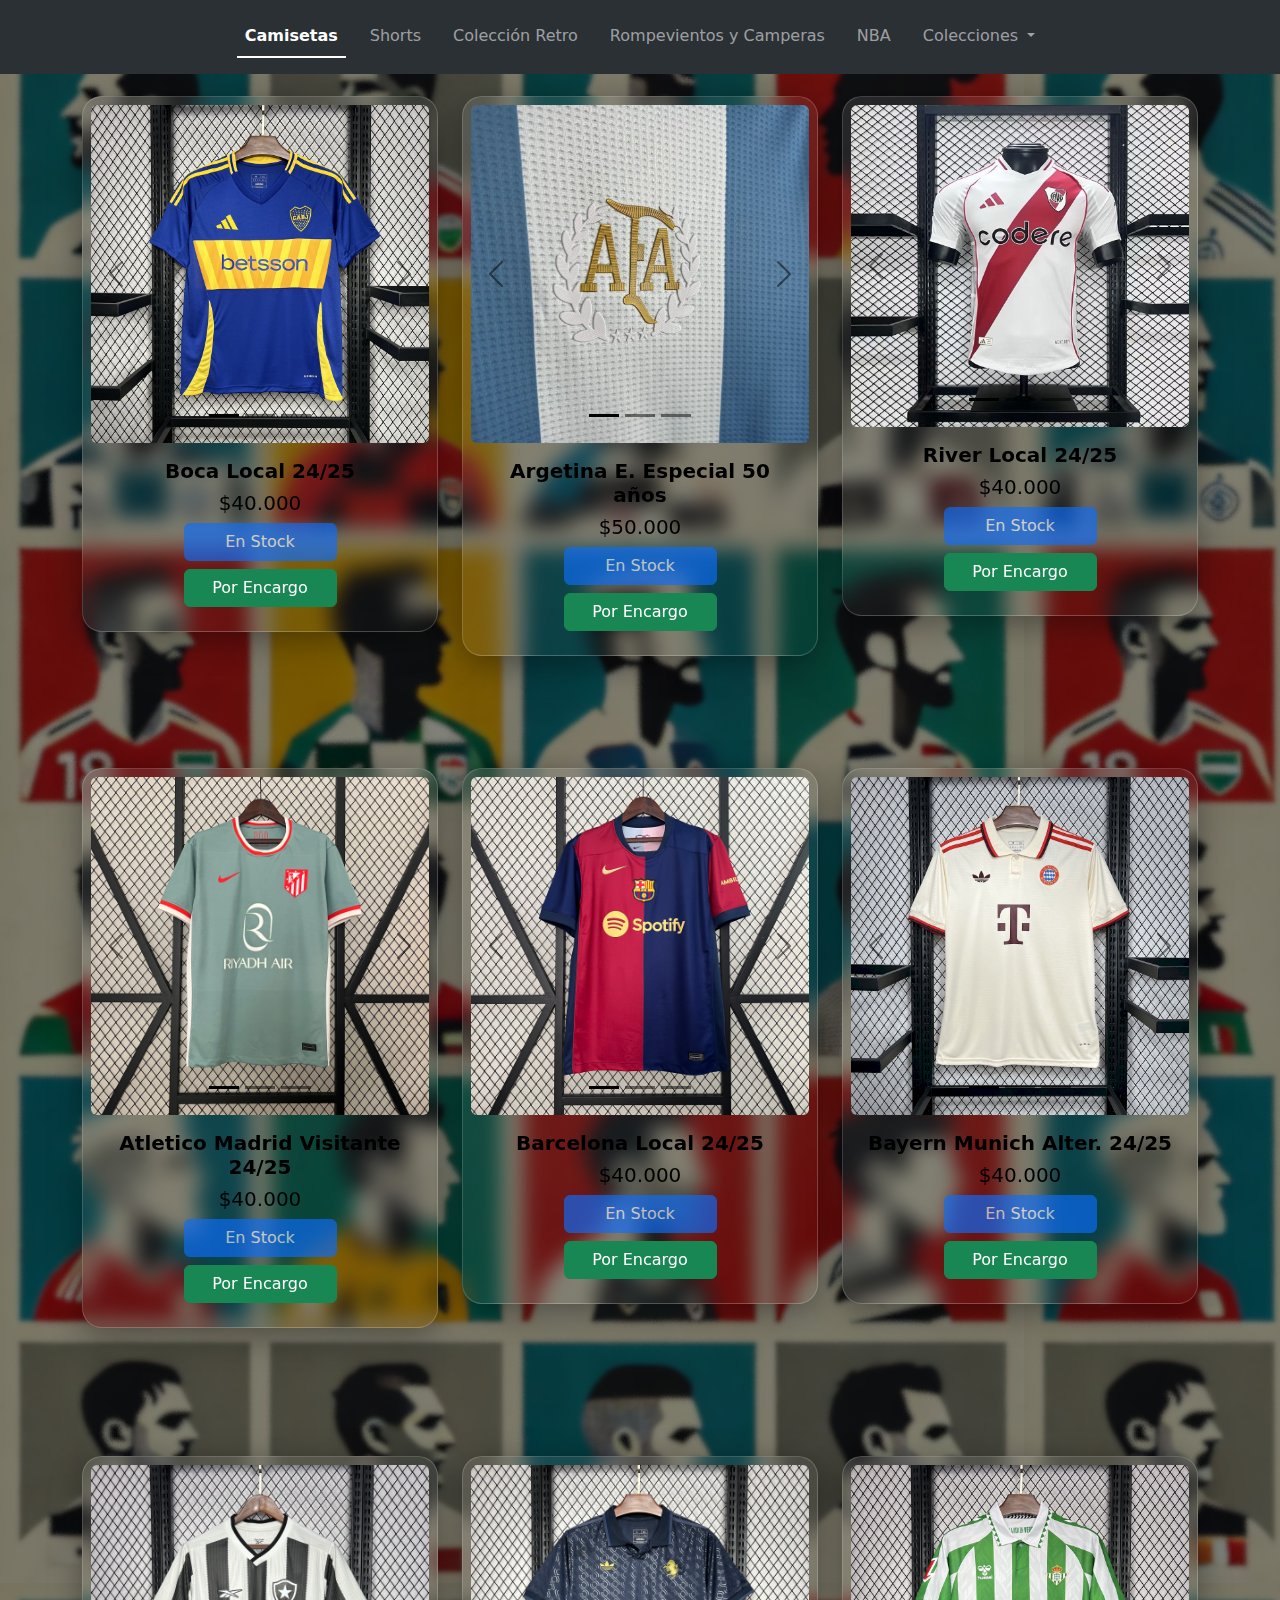
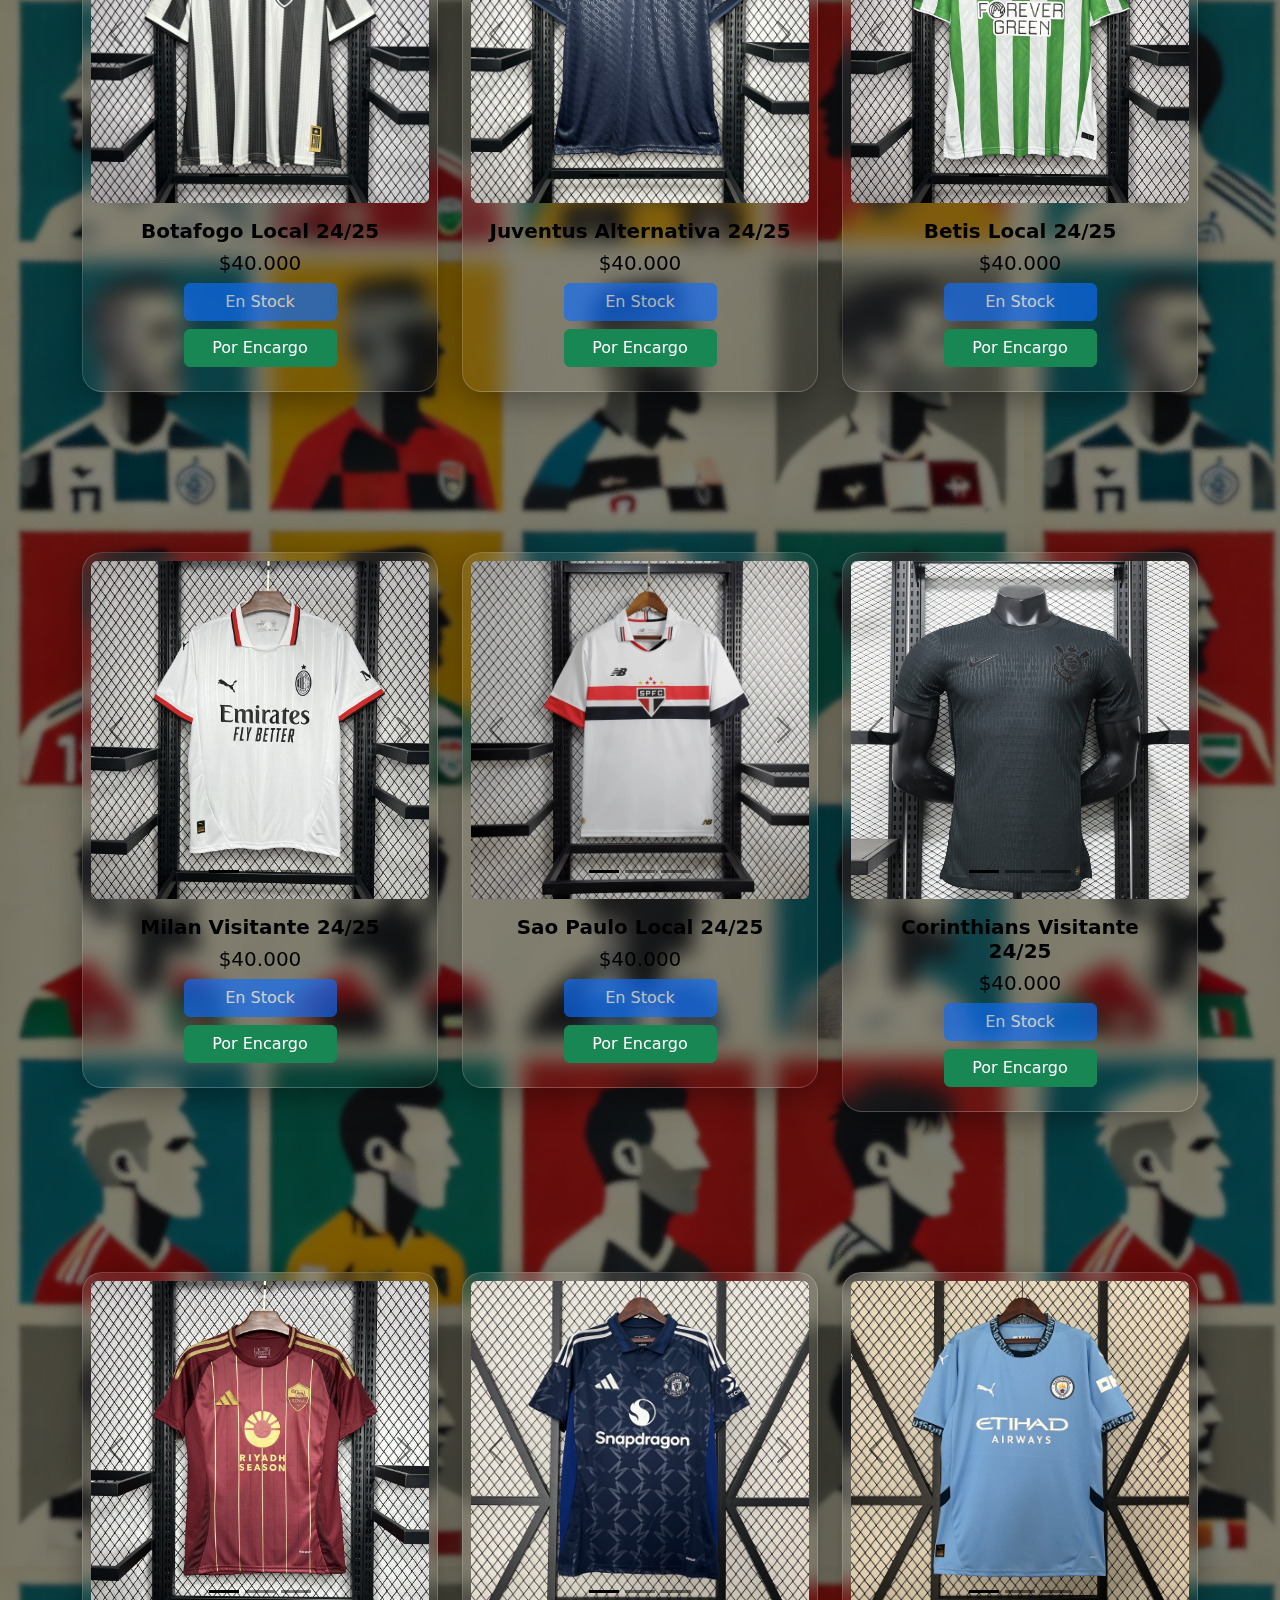
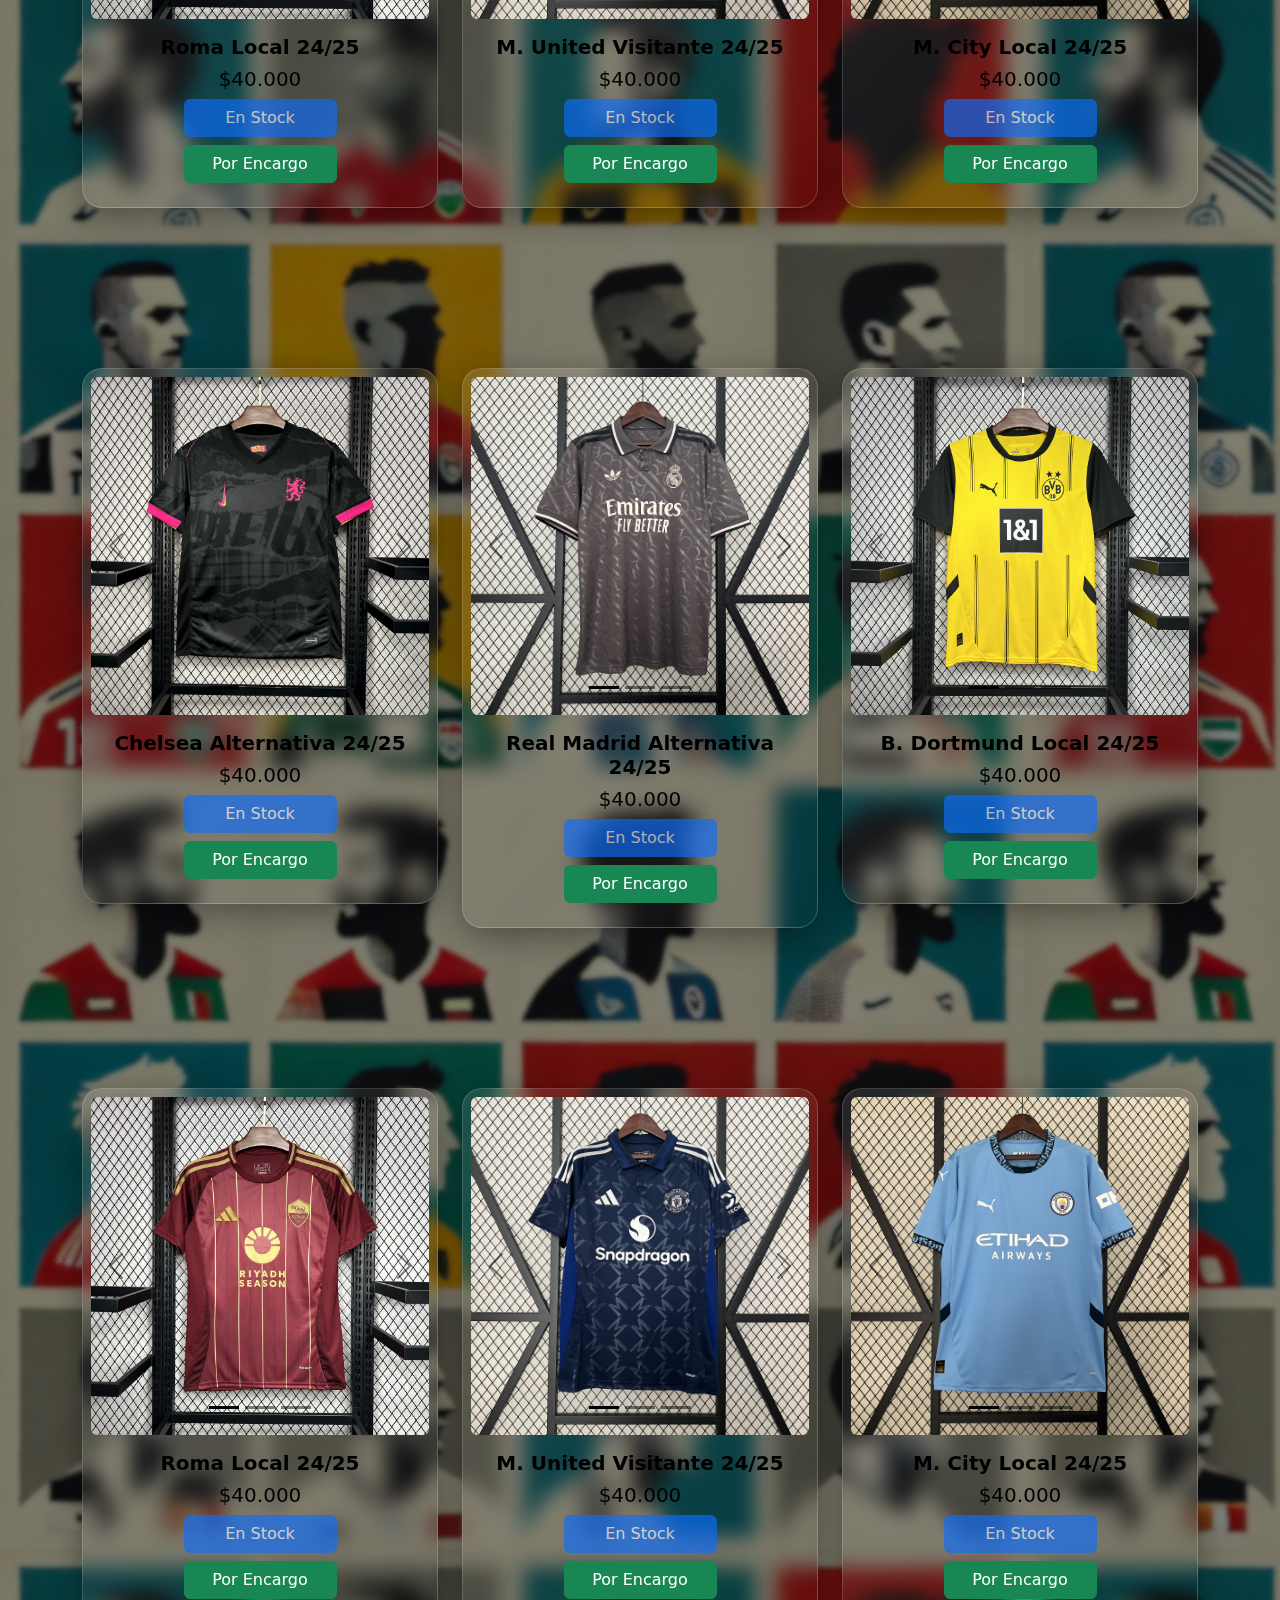
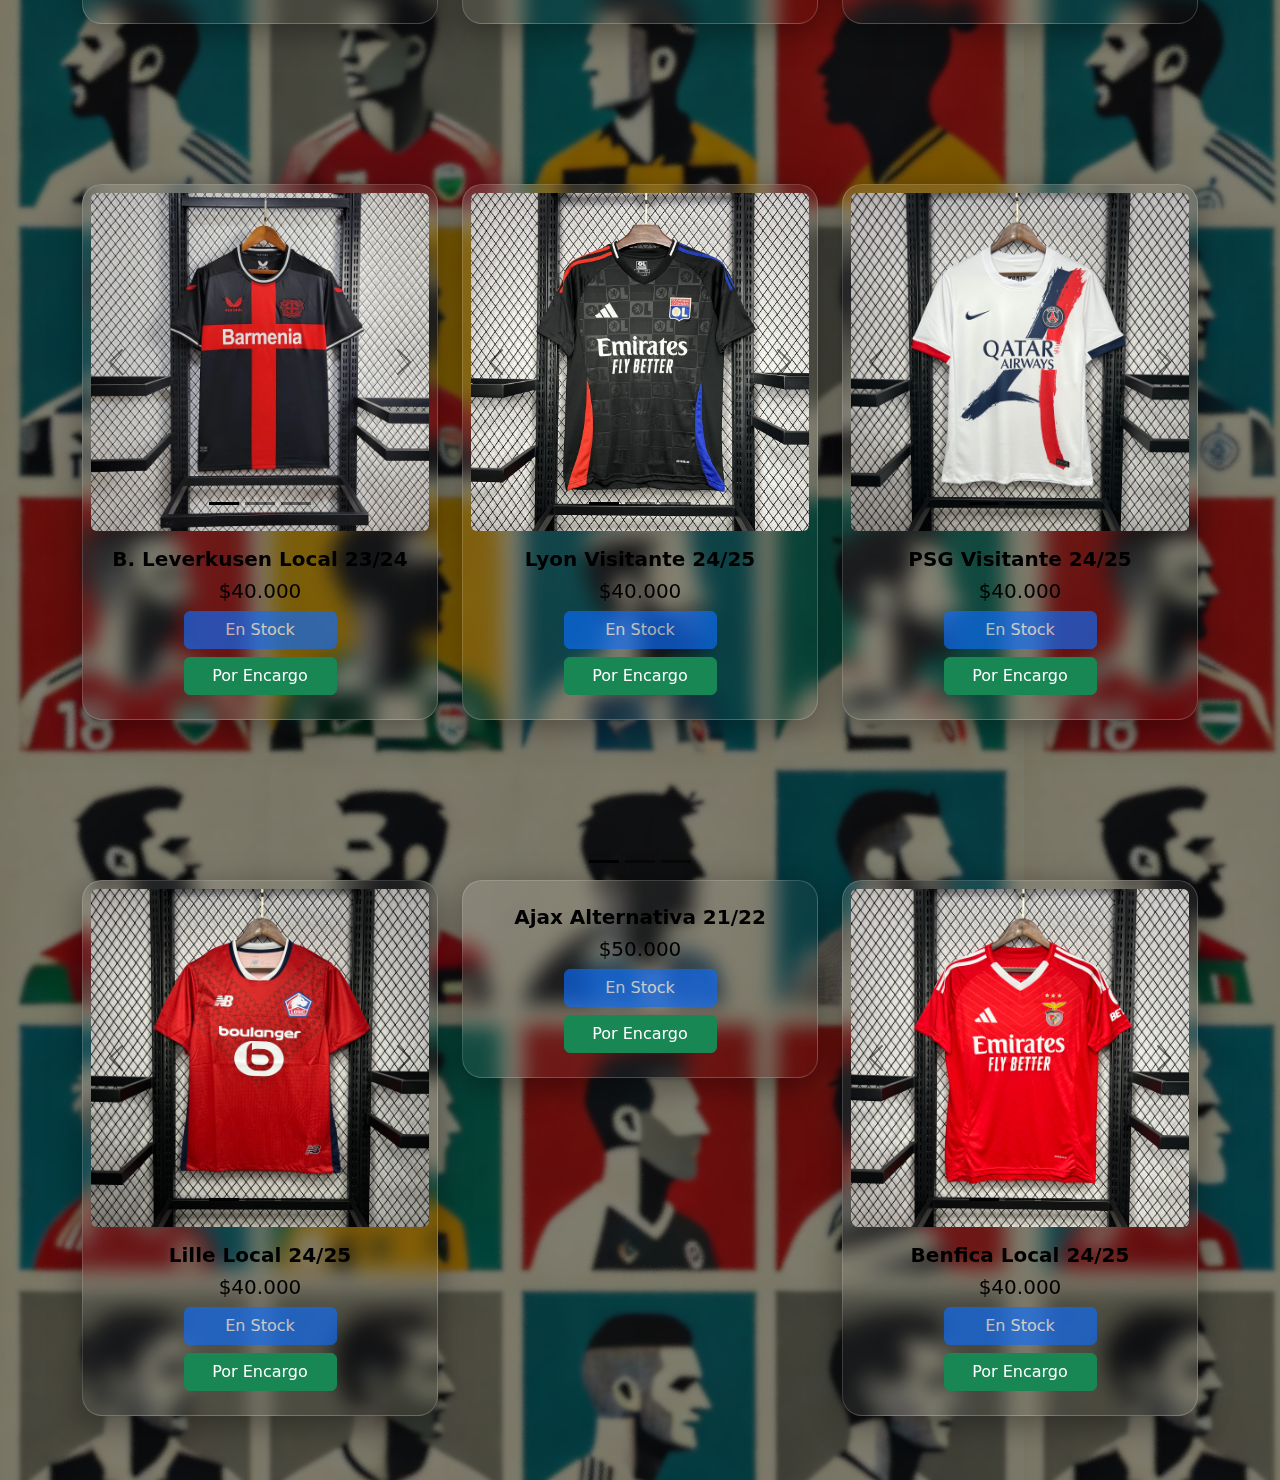
==== commit d19b9ea4: "sumando ropa" ====
--- a/index.html
+++ b/index.html
@@ -106,7 +106,7 @@
             </div>
 
             <div class="card-body">
-              <h5 class="card-title letra centrar fw-bold">Boca Titular 24/25</h5>
+              <h5 class="card-title letra centrar fw-bold">Boca Local 24/25</h5>
               <h5 class="card-text letra centrar">$40.000</h5>
               <div class="d-grid gap-2 col-6 mx-auto">
                 <button type="button" class="btn btn-primary" disabled>En Stock</button>
@@ -201,7 +201,7 @@
             </div>
 
             <div class="card-body">
-              <h5 class="card-title letra centrar fw-bold">River Titular 24/25</h5>
+              <h5 class="card-title letra centrar fw-bold">River Local 24/25</h5>
               <h5 class="card-text letra centrar">$40.000</h5>
               <div class="d-grid gap-2 col-6 mx-auto">
                 <button type="button" class="btn btn-primary" disabled>En Stock</button>
@@ -259,7 +259,7 @@
             </div>
 
             <div class="card-body">
-              <h5 class="card-title letra centrar fw-bold">Atletico Madrid Suplente 24/25</h5>
+              <h5 class="card-title letra centrar fw-bold">Atletico Madrid Visitante 24/25</h5>
               <h5 class="card-text letra centrar">$40.000</h5>
               <div class="d-grid gap-2 col-6 mx-auto">
                 <button type="button" class="btn btn-primary" disabled>En Stock</button>
@@ -306,7 +306,7 @@
             </div>
 
             <div class="card-body">
-              <h5 class="card-title letra centrar fw-bold">Barcelona Titular 24/25</h5>
+              <h5 class="card-title letra centrar fw-bold">Barcelona Local 24/25</h5>
               <h5 class="card-text letra centrar">$40.000</h5>
               <div class="d-grid gap-2 col-6 mx-auto">
                 <button type="button" class="btn btn-primary" disabled>En Stock</button>
@@ -410,7 +410,7 @@
             </div>
 
             <div class="card-body">
-              <h5 class="card-title letra centrar fw-bold">Botafogo Titular 24/25</h5>
+              <h5 class="card-title letra centrar fw-bold">Botafogo Local 24/25</h5>
               <h5 class="card-text letra centrar">$40.000</h5>
               <div class="d-grid gap-2 col-6 mx-auto">
                 <button type="button" class="btn btn-primary" disabled>En Stock</button>
@@ -505,7 +505,7 @@
             </div>
 
             <div class="card-body">
-              <h5 class="card-title letra centrar fw-bold">Betis Titular 24/25</h5>
+              <h5 class="card-title letra centrar fw-bold">Betis Local 24/25</h5>
               <h5 class="card-text letra centrar">$40.000</h5>
               <div class="d-grid gap-2 col-6 mx-auto">
                 <button type="button" class="btn btn-primary" disabled>En Stock</button>
@@ -527,13 +527,13 @@
 
         <div class="col-md-4 padding">
           <div class="card tarjeta glass">
-            <div id="carouselExampleDark7" class="carousel carousel-dark slide">
-              <div class="carousel-indicators">
-                <button type="button" data-bs-target="#carouselExampleDark7" data-bs-slide-to="0" class="active"
-                  aria-current="true" aria-label="Slide 1"></button>
-                <button type="button" data-bs-target="#carouselExampleDark7" data-bs-slide-to="1"
-                  aria-label="Slide 2"></button>
-                <button type="button" data-bs-target="#carouselExampleDark7" data-bs-slide-to="2"
+            <div id="carouselExampleDark10" class="carousel carousel-dark slide">
+              <div class="carousel-indicators">
+                <button type="button" data-bs-target="#carouselExampleDark10" data-bs-slide-to="0" class="active"
+                  aria-current="true" aria-label="Slide 1"></button>
+                <button type="button" data-bs-target="#carouselExampleDark10" data-bs-slide-to="1"
+                  aria-label="Slide 2"></button>
+                <button type="button" data-bs-target="#carouselExampleDark10" data-bs-slide-to="2"
                   aria-label="Slide 3"></button>
               </div>
               <div class="carousel-inner">
@@ -548,39 +548,39 @@
                   <div class="carousel-caption d-none d-md-block">
                   </div>
                 </div>
-                <button class="carousel-control-prev" type="button" data-bs-target="#carouselExampleDark7"
-                  data-bs-slide="prev">
-                  <span class="carousel-control-prev-icon" aria-hidden="true"></span>
-                  <span class="visually-hidden">Anterior</span>
-                </button>
-                <button class="carousel-control-next" type="button" data-bs-target="#carouselExampleDark7"
-                  data-bs-slide="next">
-                  <span class="carousel-control-next-icon" aria-hidden="true"></span>
-                  <span class="visually-hidden">Siguiente</span>
-                </button>
-              </div>
-            </div>
-
-            <div class="card-body">
-              <h5 class="card-title letra centrar fw-bold">Milan Suplente 24/25</h5>
-              <h5 class="card-text letra centrar">$40.000</h5>
-              <div class="d-grid gap-2 col-6 mx-auto">
-                <button type="button" class="btn btn-primary" disabled>En Stock</button>
-                <a class="btn btn-success" href="./pages/camperas.html" role="button">Por Encargo</a>
-              </div>
-            </div>
-          </div>
-        </div>
-
-        <div class="col-md-4 padding">
-          <div class="card tarjeta glass">
-            <div id="carouselExampleDark8" class="carousel carousel-dark slide">
-              <div class="carousel-indicators">
-                <button type="button" data-bs-target="#carouselExampleDark8" data-bs-slide-to="0" class="active"
-                  aria-current="true" aria-label="Slide 1"></button>
-                <button type="button" data-bs-target="#carouselExampleDark8" data-bs-slide-to="1"
-                  aria-label="Slide 2"></button>
-                <button type="button" data-bs-target="#carouselExampleDark8" data-bs-slide-to="2"
+                <button class="carousel-control-prev" type="button" data-bs-target="#carouselExampleDark10"
+                  data-bs-slide="prev">
+                  <span class="carousel-control-prev-icon" aria-hidden="true"></span>
+                  <span class="visually-hidden">Anterior</span>
+                </button>
+                <button class="carousel-control-next" type="button" data-bs-target="#carouselExampleDark10"
+                  data-bs-slide="next">
+                  <span class="carousel-control-next-icon" aria-hidden="true"></span>
+                  <span class="visually-hidden">Siguiente</span>
+                </button>
+              </div>
+            </div>
+
+            <div class="card-body">
+              <h5 class="card-title letra centrar fw-bold">Milan Visitante 24/25</h5>
+              <h5 class="card-text letra centrar">$40.000</h5>
+              <div class="d-grid gap-2 col-6 mx-auto">
+                <button type="button" class="btn btn-primary" disabled>En Stock</button>
+                <a class="btn btn-success" href="./pages/camperas.html" role="button">Por Encargo</a>
+              </div>
+            </div>
+          </div>
+        </div>
+
+        <div class="col-md-4 padding">
+          <div class="card tarjeta glass">
+            <div id="carouselExampleDark11" class="carousel carousel-dark slide">
+              <div class="carousel-indicators">
+                <button type="button" data-bs-target="#carouselExampleDark11" data-bs-slide-to="0" class="active"
+                  aria-current="true" aria-label="Slide 1"></button>
+                <button type="button" data-bs-target="#carouselExampleDark11" data-bs-slide-to="1"
+                  aria-label="Slide 2"></button>
+                <button type="button" data-bs-target="#carouselExampleDark11" data-bs-slide-to="2"
                   aria-label="Slide 3"></button>
               </div>
               <div class="carousel-inner">
@@ -595,40 +595,40 @@
                   <div class="carousel-caption d-none d-md-block">
                   </div>
                 </div>
-                <button class="carousel-control-prev" type="button" data-bs-target="#carouselExampleDark8"
-                  data-bs-slide="prev">
-                  <span class="carousel-control-prev-icon" aria-hidden="true"></span>
-                  <span class="visually-hidden">Anterior</span>
-                </button>
-                <button class="carousel-control-next" type="button" data-bs-target="#carouselExampleDark8"
-                  data-bs-slide="next">
-                  <span class="carousel-control-next-icon" aria-hidden="true"></span>
-                  <span class="visually-hidden">Siguiente</span>
-                </button>
-              </div>
-            </div>
-
-            <div class="card-body">
-              <h5 class="card-title letra centrar fw-bold">Sao Paulo Titular 24/25</h5>
-              <h5 class="card-text letra centrar">$40.000</h5>
-              <div class="d-grid gap-2 col-6 mx-auto">
-                <button type="button" class="btn btn-primary" disabled>En Stock</button>
-                <a class="btn btn-success" href="./pages/camperas.html" role="button">Por Encargo</a>
-              </div>
-
-            </div>
-          </div>
-        </div>
-
-        <div class="col-md-4 padding">
-          <div class="card tarjeta glass">
-            <div id="carouselExampleDark9" class="carousel carousel-dark slide">
-              <div class="carousel-indicators">
-                <button type="button" data-bs-target="#carouselExampleDark9" data-bs-slide-to="0" class="active"
-                  aria-current="true" aria-label="Slide 1"></button>
-                <button type="button" data-bs-target="#carouselExampleDark9" data-bs-slide-to="1"
-                  aria-label="Slide 2"></button>
-                <button type="button" data-bs-target="#carouselExampleDark9" data-bs-slide-to="2"
+                <button class="carousel-control-prev" type="button" data-bs-target="#carouselExampleDark11"
+                  data-bs-slide="prev">
+                  <span class="carousel-control-prev-icon" aria-hidden="true"></span>
+                  <span class="visually-hidden">Anterior</span>
+                </button>
+                <button class="carousel-control-next" type="button" data-bs-target="#carouselExampleDark11"
+                  data-bs-slide="next">
+                  <span class="carousel-control-next-icon" aria-hidden="true"></span>
+                  <span class="visually-hidden">Siguiente</span>
+                </button>
+              </div>
+            </div>
+
+            <div class="card-body">
+              <h5 class="card-title letra centrar fw-bold">Sao Paulo Local 24/25</h5>
+              <h5 class="card-text letra centrar">$40.000</h5>
+              <div class="d-grid gap-2 col-6 mx-auto">
+                <button type="button" class="btn btn-primary" disabled>En Stock</button>
+                <a class="btn btn-success" href="./pages/camperas.html" role="button">Por Encargo</a>
+              </div>
+
+            </div>
+          </div>
+        </div>
+
+        <div class="col-md-4 padding">
+          <div class="card tarjeta glass">
+            <div id="carouselExampleDark12" class="carousel carousel-dark slide">
+              <div class="carousel-indicators">
+                <button type="button" data-bs-target="#carouselExampleDark12" data-bs-slide-to="0" class="active"
+                  aria-current="true" aria-label="Slide 1"></button>
+                <button type="button" data-bs-target="#carouselExampleDark12" data-bs-slide-to="1"
+                  aria-label="Slide 2"></button>
+                <button type="button" data-bs-target="#carouselExampleDark12" data-bs-slide-to="2"
                   aria-label="Slide 3"></button>
               </div>
               <div class="carousel-inner">
@@ -643,21 +643,21 @@
                   <div class="carousel-caption d-none d-md-block">
                   </div>
                 </div>
-                <button class="carousel-control-prev" type="button" data-bs-target="#carouselExampleDark9"
-                  data-bs-slide="prev">
-                  <span class="carousel-control-prev-icon" aria-hidden="true"></span>
-                  <span class="visually-hidden">Anterior</span>
-                </button>
-                <button class="carousel-control-next" type="button" data-bs-target="#carouselExampleDark9"
-                  data-bs-slide="next">
-                  <span class="carousel-control-next-icon" aria-hidden="true"></span>
-                  <span class="visually-hidden">Siguiente</span>
-                </button>
-              </div>
-            </div>
-
-            <div class="card-body">
-              <h5 class="card-title letra centrar fw-bold">Corinthians Suplente 24/25</h5>
+                <button class="carousel-control-prev" type="button" data-bs-target="#carouselExampleDark12"
+                  data-bs-slide="prev">
+                  <span class="carousel-control-prev-icon" aria-hidden="true"></span>
+                  <span class="visually-hidden">Anterior</span>
+                </button>
+                <button class="carousel-control-next" type="button" data-bs-target="#carouselExampleDark12"
+                  data-bs-slide="next">
+                  <span class="carousel-control-next-icon" aria-hidden="true"></span>
+                  <span class="visually-hidden">Siguiente</span>
+                </button>
+              </div>
+            </div>
+
+            <div class="card-body">
+              <h5 class="card-title letra centrar fw-bold">Corinthians Visitante 24/25</h5>
               <h5 class="card-text letra centrar">$40.000</h5>
               <div class="d-grid gap-2 col-6 mx-auto">
                 <button type="button" class="btn btn-primary" disabled>En Stock</button>
@@ -679,13 +679,13 @@
 
         <div class="col-md-4 padding">
           <div class="card tarjeta glass">
-            <div id="carouselExampleDark7" class="carousel carousel-dark slide">
-              <div class="carousel-indicators">
-                <button type="button" data-bs-target="#carouselExampleDark7" data-bs-slide-to="0" class="active"
-                  aria-current="true" aria-label="Slide 1"></button>
-                <button type="button" data-bs-target="#carouselExampleDark7" data-bs-slide-to="1"
-                  aria-label="Slide 2"></button>
-                <button type="button" data-bs-target="#carouselExampleDark7" data-bs-slide-to="2"
+            <div id="carouselExampleDark13" class="carousel carousel-dark slide">
+              <div class="carousel-indicators">
+                <button type="button" data-bs-target="#carouselExampleDark13" data-bs-slide-to="0" class="active"
+                  aria-current="true" aria-label="Slide 1"></button>
+                <button type="button" data-bs-target="#carouselExampleDark13" data-bs-slide-to="1"
+                  aria-label="Slide 2"></button>
+                <button type="button" data-bs-target="#carouselExampleDark13" data-bs-slide-to="2"
                   aria-label="Slide 3"></button>
               </div>
               <div class="carousel-inner">
@@ -700,39 +700,39 @@
                   <div class="carousel-caption d-none d-md-block">
                   </div>
                 </div>
-                <button class="carousel-control-prev" type="button" data-bs-target="#carouselExampleDark7"
-                  data-bs-slide="prev">
-                  <span class="carousel-control-prev-icon" aria-hidden="true"></span>
-                  <span class="visually-hidden">Anterior</span>
-                </button>
-                <button class="carousel-control-next" type="button" data-bs-target="#carouselExampleDark7"
-                  data-bs-slide="next">
-                  <span class="carousel-control-next-icon" aria-hidden="true"></span>
-                  <span class="visually-hidden">Siguiente</span>
-                </button>
-              </div>
-            </div>
-
-            <div class="card-body">
-              <h5 class="card-title letra centrar fw-bold">Roma Titular 24/25</h5>
-              <h5 class="card-text letra centrar">$40.000</h5>
-              <div class="d-grid gap-2 col-6 mx-auto">
-                <button type="button" class="btn btn-primary" disabled>En Stock</button>
-                <a class="btn btn-success" href="./pages/camperas.html" role="button">Por Encargo</a>
-              </div>
-            </div>
-          </div>
-        </div>
-
-        <div class="col-md-4 padding">
-          <div class="card tarjeta glass">
-            <div id="carouselExampleDark8" class="carousel carousel-dark slide">
-              <div class="carousel-indicators">
-                <button type="button" data-bs-target="#carouselExampleDark8" data-bs-slide-to="0" class="active"
-                  aria-current="true" aria-label="Slide 1"></button>
-                <button type="button" data-bs-target="#carouselExampleDark8" data-bs-slide-to="1"
-                  aria-label="Slide 2"></button>
-                <button type="button" data-bs-target="#carouselExampleDark8" data-bs-slide-to="2"
+                <button class="carousel-control-prev" type="button" data-bs-target="#carouselExampleDark13"
+                  data-bs-slide="prev">
+                  <span class="carousel-control-prev-icon" aria-hidden="true"></span>
+                  <span class="visually-hidden">Anterior</span>
+                </button>
+                <button class="carousel-control-next" type="button" data-bs-target="#carouselExampleDark13"
+                  data-bs-slide="next">
+                  <span class="carousel-control-next-icon" aria-hidden="true"></span>
+                  <span class="visually-hidden">Siguiente</span>
+                </button>
+              </div>
+            </div>
+
+            <div class="card-body">
+              <h5 class="card-title letra centrar fw-bold">Roma Local 24/25</h5>
+              <h5 class="card-text letra centrar">$40.000</h5>
+              <div class="d-grid gap-2 col-6 mx-auto">
+                <button type="button" class="btn btn-primary" disabled>En Stock</button>
+                <a class="btn btn-success" href="./pages/camperas.html" role="button">Por Encargo</a>
+              </div>
+            </div>
+          </div>
+        </div>
+
+        <div class="col-md-4 padding">
+          <div class="card tarjeta glass">
+            <div id="carouselExampleDark14" class="carousel carousel-dark slide">
+              <div class="carousel-indicators">
+                <button type="button" data-bs-target="#carouselExampleDark14" data-bs-slide-to="0" class="active"
+                  aria-current="true" aria-label="Slide 1"></button>
+                <button type="button" data-bs-target="#carouselExampleDark14" data-bs-slide-to="1"
+                  aria-label="Slide 2"></button>
+                <button type="button" data-bs-target="#carouselExampleDark14" data-bs-slide-to="2"
                   aria-label="Slide 3"></button>
               </div>
               <div class="carousel-inner">
@@ -747,40 +747,40 @@
                   <div class="carousel-caption d-none d-md-block">
                   </div>
                 </div>
-                <button class="carousel-control-prev" type="button" data-bs-target="#carouselExampleDark8"
-                  data-bs-slide="prev">
-                  <span class="carousel-control-prev-icon" aria-hidden="true"></span>
-                  <span class="visually-hidden">Anterior</span>
-                </button>
-                <button class="carousel-control-next" type="button" data-bs-target="#carouselExampleDark8"
-                  data-bs-slide="next">
-                  <span class="carousel-control-next-icon" aria-hidden="true"></span>
-                  <span class="visually-hidden">Siguiente</span>
-                </button>
-              </div>
-            </div>
-
-            <div class="card-body">
-              <h5 class="card-title letra centrar fw-bold">M. United Suplente 24/25</h5>
-              <h5 class="card-text letra centrar">$40.000</h5>
-              <div class="d-grid gap-2 col-6 mx-auto">
-                <button type="button" class="btn btn-primary" disabled>En Stock</button>
-                <a class="btn btn-success" href="./pages/camperas.html" role="button">Por Encargo</a>
-              </div>
-
-            </div>
-          </div>
-        </div>
-
-        <div class="col-md-4 padding">
-          <div class="card tarjeta glass">
-            <div id="carouselExampleDark9" class="carousel carousel-dark slide">
-              <div class="carousel-indicators">
-                <button type="button" data-bs-target="#carouselExampleDark9" data-bs-slide-to="0" class="active"
-                  aria-current="true" aria-label="Slide 1"></button>
-                <button type="button" data-bs-target="#carouselExampleDark9" data-bs-slide-to="1"
-                  aria-label="Slide 2"></button>
-                <button type="button" data-bs-target="#carouselExampleDark9" data-bs-slide-to="2"
+                <button class="carousel-control-prev" type="button" data-bs-target="#carouselExampleDark14"
+                  data-bs-slide="prev">
+                  <span class="carousel-control-prev-icon" aria-hidden="true"></span>
+                  <span class="visually-hidden">Anterior</span>
+                </button>
+                <button class="carousel-control-next" type="button" data-bs-target="#carouselExampleDark14"
+                  data-bs-slide="next">
+                  <span class="carousel-control-next-icon" aria-hidden="true"></span>
+                  <span class="visually-hidden">Siguiente</span>
+                </button>
+              </div>
+            </div>
+
+            <div class="card-body">
+              <h5 class="card-title letra centrar fw-bold">M. United Visitante 24/25</h5>
+              <h5 class="card-text letra centrar">$40.000</h5>
+              <div class="d-grid gap-2 col-6 mx-auto">
+                <button type="button" class="btn btn-primary" disabled>En Stock</button>
+                <a class="btn btn-success" href="./pages/camperas.html" role="button">Por Encargo</a>
+              </div>
+
+            </div>
+          </div>
+        </div>
+
+        <div class="col-md-4 padding">
+          <div class="card tarjeta glass">
+            <div id="carouselExampleDark15" class="carousel carousel-dark slide">
+              <div class="carousel-indicators">
+                <button type="button" data-bs-target="#carouselExampleDark15" data-bs-slide-to="0" class="active"
+                  aria-current="true" aria-label="Slide 1"></button>
+                <button type="button" data-bs-target="#carouselExampleDark15" data-bs-slide-to="1"
+                  aria-label="Slide 2"></button>
+                <button type="button" data-bs-target="#carouselExampleDark15" data-bs-slide-to="2"
                   aria-label="Slide 3"></button>
               </div>
               <div class="carousel-inner">
@@ -795,21 +795,21 @@
                   <div class="carousel-caption d-none d-md-block">
                   </div>
                 </div>
-                <button class="carousel-control-prev" type="button" data-bs-target="#carouselExampleDark9"
-                  data-bs-slide="prev">
-                  <span class="carousel-control-prev-icon" aria-hidden="true"></span>
-                  <span class="visually-hidden">Anterior</span>
-                </button>
-                <button class="carousel-control-next" type="button" data-bs-target="#carouselExampleDark9"
-                  data-bs-slide="next">
-                  <span class="carousel-control-next-icon" aria-hidden="true"></span>
-                  <span class="visually-hidden">Siguiente</span>
-                </button>
-              </div>
-            </div>
-
-            <div class="card-body">
-              <h5 class="card-title letra centrar fw-bold">M. City Titular 24/25</h5>
+                <button class="carousel-control-prev" type="button" data-bs-target="#carouselExampleDark15"
+                  data-bs-slide="prev">
+                  <span class="carousel-control-prev-icon" aria-hidden="true"></span>
+                  <span class="visually-hidden">Anterior</span>
+                </button>
+                <button class="carousel-control-next" type="button" data-bs-target="#carouselExampleDark15"
+                  data-bs-slide="next">
+                  <span class="carousel-control-next-icon" aria-hidden="true"></span>
+                  <span class="visually-hidden">Siguiente</span>
+                </button>
+              </div>
+            </div>
+
+            <div class="card-body">
+              <h5 class="card-title letra centrar fw-bold">M. City Local 24/25</h5>
               <h5 class="card-text letra centrar">$40.000</h5>
               <div class="d-grid gap-2 col-6 mx-auto">
                 <button type="button" class="btn btn-primary" disabled>En Stock</button>
@@ -831,11 +831,11 @@
 
         <div class="col-md-4 padding">
           <div class="card tarjeta glass">
-            <div id="carouselExampleDark7" class="carousel carousel-dark slide">
-              <div class="carousel-indicators">
-                <button type="button" data-bs-target="#carouselExampleDark7" data-bs-slide-to="0" class="active"
-                  aria-current="true" aria-label="Slide 1"></button>
-                <button type="button" data-bs-target="#carouselExampleDark7" data-bs-slide-to="1"
+            <div id="carouselExampleDark16" class="carousel carousel-dark slide">
+              <div class="carousel-indicators">
+                <button type="button" data-bs-target="#carouselExampleDark16" data-bs-slide-to="0" class="active"
+                  aria-current="true" aria-label="Slide 1"></button>
+                <button type="button" data-bs-target="#carouselExampleDark16" data-bs-slide-to="1"
                   aria-label="Slide 2"></button>
                 <button type="button" data-bs-target="#carouselExampleDark7" data-bs-slide-to="2"
                   aria-label="Slide 3"></button>
@@ -852,12 +852,12 @@
                   <div class="carousel-caption d-none d-md-block">
                   </div>
                 </div>
-                <button class="carousel-control-prev" type="button" data-bs-target="#carouselExampleDark7"
-                  data-bs-slide="prev">
-                  <span class="carousel-control-prev-icon" aria-hidden="true"></span>
-                  <span class="visually-hidden">Anterior</span>
-                </button>
-                <button class="carousel-control-next" type="button" data-bs-target="#carouselExampleDark7"
+                <button class="carousel-control-prev" type="button" data-bs-target="#carouselExampleDark16"
+                  data-bs-slide="prev">
+                  <span class="carousel-control-prev-icon" aria-hidden="true"></span>
+                  <span class="visually-hidden">Anterior</span>
+                </button>
+                <button class="carousel-control-next" type="button" data-bs-target="#carouselExampleDark16"
                   data-bs-slide="next">
                   <span class="carousel-control-next-icon" aria-hidden="true"></span>
                   <span class="visually-hidden">Siguiente</span>
@@ -878,13 +878,13 @@
 
         <div class="col-md-4 padding">
           <div class="card tarjeta glass">
-            <div id="carouselExampleDark8" class="carousel carousel-dark slide">
-              <div class="carousel-indicators">
-                <button type="button" data-bs-target="#carouselExampleDark8" data-bs-slide-to="0" class="active"
-                  aria-current="true" aria-label="Slide 1"></button>
-                <button type="button" data-bs-target="#carouselExampleDark8" data-bs-slide-to="1"
-                  aria-label="Slide 2"></button>
-                <button type="button" data-bs-target="#carouselExampleDark8" data-bs-slide-to="2"
+            <div id="carouselExampleDark17" class="carousel carousel-dark slide">
+              <div class="carousel-indicators">
+                <button type="button" data-bs-target="#carouselExampleDark17" data-bs-slide-to="0" class="active"
+                  aria-current="true" aria-label="Slide 1"></button>
+                <button type="button" data-bs-target="#carouselExampleDark17" data-bs-slide-to="1"
+                  aria-label="Slide 2"></button>
+                <button type="button" data-bs-target="#carouselExampleDark17" data-bs-slide-to="2"
                   aria-label="Slide 3"></button>
               </div>
               <div class="carousel-inner">
@@ -899,12 +899,12 @@
                   <div class="carousel-caption d-none d-md-block">
                   </div>
                 </div>
-                <button class="carousel-control-prev" type="button" data-bs-target="#carouselExampleDark8"
-                  data-bs-slide="prev">
-                  <span class="carousel-control-prev-icon" aria-hidden="true"></span>
-                  <span class="visually-hidden">Anterior</span>
-                </button>
-                <button class="carousel-control-next" type="button" data-bs-target="#carouselExampleDark8"
+                <button class="carousel-control-prev" type="button" data-bs-target="#carouselExampleDark17"
+                  data-bs-slide="prev">
+                  <span class="carousel-control-prev-icon" aria-hidden="true"></span>
+                  <span class="visually-hidden">Anterior</span>
+                </button>
+                <button class="carousel-control-next" type="button" data-bs-target="#carouselExampleDark17"
                   data-bs-slide="next">
                   <span class="carousel-control-next-icon" aria-hidden="true"></span>
                   <span class="visually-hidden">Siguiente</span>
@@ -926,13 +926,13 @@
 
         <div class="col-md-4 padding">
           <div class="card tarjeta glass">
-            <div id="carouselExampleDark9" class="carousel carousel-dark slide">
-              <div class="carousel-indicators">
-                <button type="button" data-bs-target="#carouselExampleDark9" data-bs-slide-to="0" class="active"
-                  aria-current="true" aria-label="Slide 1"></button>
-                <button type="button" data-bs-target="#carouselExampleDark9" data-bs-slide-to="1"
-                  aria-label="Slide 2"></button>
-                <button type="button" data-bs-target="#carouselExampleDark9" data-bs-slide-to="2"
+            <div id="carouselExampleDark18" class="carousel carousel-dark slide">
+              <div class="carousel-indicators">
+                <button type="button" data-bs-target="#carouselExampleDark18" data-bs-slide-to="0" class="active"
+                  aria-current="true" aria-label="Slide 1"></button>
+                <button type="button" data-bs-target="#carouselExampleDark18" data-bs-slide-to="1"
+                  aria-label="Slide 2"></button>
+                <button type="button" data-bs-target="#carouselExampleDark18" data-bs-slide-to="2"
                   aria-label="Slide 3"></button>
               </div>
               <div class="carousel-inner">
@@ -947,21 +947,21 @@
                   <div class="carousel-caption d-none d-md-block">
                   </div>
                 </div>
-                <button class="carousel-control-prev" type="button" data-bs-target="#carouselExampleDark9"
-                  data-bs-slide="prev">
-                  <span class="carousel-control-prev-icon" aria-hidden="true"></span>
-                  <span class="visually-hidden">Anterior</span>
-                </button>
-                <button class="carousel-control-next" type="button" data-bs-target="#carouselExampleDark9"
-                  data-bs-slide="next">
-                  <span class="carousel-control-next-icon" aria-hidden="true"></span>
-                  <span class="visually-hidden">Siguiente</span>
-                </button>
-              </div>
-            </div>
-
-            <div class="card-body">
-              <h5 class="card-title letra centrar fw-bold">B. Dortmund Titular 24/25</h5>
+                <button class="carousel-control-prev" type="button" data-bs-target="#carouselExampleDark18"
+                  data-bs-slide="prev">
+                  <span class="carousel-control-prev-icon" aria-hidden="true"></span>
+                  <span class="visually-hidden">Anterior</span>
+                </button>
+                <button class="carousel-control-next" type="button" data-bs-target="#carouselExampleDark18"
+                  data-bs-slide="next">
+                  <span class="carousel-control-next-icon" aria-hidden="true"></span>
+                  <span class="visually-hidden">Siguiente</span>
+                </button>
+              </div>
+            </div>
+
+            <div class="card-body">
+              <h5 class="card-title letra centrar fw-bold">B. Dortmund Local 24/25</h5>
               <h5 class="card-text letra centrar">$40.000</h5>
               <div class="d-grid gap-2 col-6 mx-auto">
                 <button type="button" class="btn btn-primary" disabled>En Stock</button>
@@ -983,13 +983,13 @@
 
         <div class="col-md-4 padding">
           <div class="card tarjeta glass">
-            <div id="carouselExampleDark7" class="carousel carousel-dark slide">
-              <div class="carousel-indicators">
-                <button type="button" data-bs-target="#carouselExampleDark7" data-bs-slide-to="0" class="active"
-                  aria-current="true" aria-label="Slide 1"></button>
-                <button type="button" data-bs-target="#carouselExampleDark7" data-bs-slide-to="1"
-                  aria-label="Slide 2"></button>
-                <button type="button" data-bs-target="#carouselExampleDark7" data-bs-slide-to="2"
+            <div id="carouselExampleDark19" class="carousel carousel-dark slide">
+              <div class="carousel-indicators">
+                <button type="button" data-bs-target="#carouselExampleDark19" data-bs-slide-to="0" class="active"
+                  aria-current="true" aria-label="Slide 1"></button>
+                <button type="button" data-bs-target="#carouselExampleDark19" data-bs-slide-to="1"
+                  aria-label="Slide 2"></button>
+                <button type="button" data-bs-target="#carouselExampleDark19" data-bs-slide-to="2"
                   aria-label="Slide 3"></button>
               </div>
               <div class="carousel-inner">
@@ -1004,39 +1004,39 @@
                   <div class="carousel-caption d-none d-md-block">
                   </div>
                 </div>
-                <button class="carousel-control-prev" type="button" data-bs-target="#carouselExampleDark7"
-                  data-bs-slide="prev">
-                  <span class="carousel-control-prev-icon" aria-hidden="true"></span>
-                  <span class="visually-hidden">Anterior</span>
-                </button>
-                <button class="carousel-control-next" type="button" data-bs-target="#carouselExampleDark7"
-                  data-bs-slide="next">
-                  <span class="carousel-control-next-icon" aria-hidden="true"></span>
-                  <span class="visually-hidden">Siguiente</span>
-                </button>
-              </div>
-            </div>
-
-            <div class="card-body">
-              <h5 class="card-title letra centrar fw-bold">Roma Titular 24/25</h5>
-              <h5 class="card-text letra centrar">$40.000</h5>
-              <div class="d-grid gap-2 col-6 mx-auto">
-                <button type="button" class="btn btn-primary" disabled>En Stock</button>
-                <a class="btn btn-success" href="./pages/camperas.html" role="button">Por Encargo</a>
-              </div>
-            </div>
-          </div>
-        </div>
-
-        <div class="col-md-4 padding">
-          <div class="card tarjeta glass">
-            <div id="carouselExampleDark8" class="carousel carousel-dark slide">
-              <div class="carousel-indicators">
-                <button type="button" data-bs-target="#carouselExampleDark8" data-bs-slide-to="0" class="active"
-                  aria-current="true" aria-label="Slide 1"></button>
-                <button type="button" data-bs-target="#carouselExampleDark8" data-bs-slide-to="1"
-                  aria-label="Slide 2"></button>
-                <button type="button" data-bs-target="#carouselExampleDark8" data-bs-slide-to="2"
+                <button class="carousel-control-prev" type="button" data-bs-target="#carouselExampleDark19"
+                  data-bs-slide="prev">
+                  <span class="carousel-control-prev-icon" aria-hidden="true"></span>
+                  <span class="visually-hidden">Anterior</span>
+                </button>
+                <button class="carousel-control-next" type="button" data-bs-target="#carouselExampleDark19"
+                  data-bs-slide="next">
+                  <span class="carousel-control-next-icon" aria-hidden="true"></span>
+                  <span class="visually-hidden">Siguiente</span>
+                </button>
+              </div>
+            </div>
+
+            <div class="card-body">
+              <h5 class="card-title letra centrar fw-bold">Roma Local 24/25</h5>
+              <h5 class="card-text letra centrar">$40.000</h5>
+              <div class="d-grid gap-2 col-6 mx-auto">
+                <button type="button" class="btn btn-primary" disabled>En Stock</button>
+                <a class="btn btn-success" href="./pages/camperas.html" role="button">Por Encargo</a>
+              </div>
+            </div>
+          </div>
+        </div>
+
+        <div class="col-md-4 padding">
+          <div class="card tarjeta glass">
+            <div id="carouselExampleDark20" class="carousel carousel-dark slide">
+              <div class="carousel-indicators">
+                <button type="button" data-bs-target="#carouselExampleDark20" data-bs-slide-to="0" class="active"
+                  aria-current="true" aria-label="Slide 1"></button>
+                <button type="button" data-bs-target="#carouselExampleDark20" data-bs-slide-to="1"
+                  aria-label="Slide 2"></button>
+                <button type="button" data-bs-target="#carouselExampleDark20" data-bs-slide-to="2"
                   aria-label="Slide 3"></button>
               </div>
               <div class="carousel-inner">
@@ -1051,40 +1051,40 @@
                   <div class="carousel-caption d-none d-md-block">
                   </div>
                 </div>
-                <button class="carousel-control-prev" type="button" data-bs-target="#carouselExampleDark8"
-                  data-bs-slide="prev">
-                  <span class="carousel-control-prev-icon" aria-hidden="true"></span>
-                  <span class="visually-hidden">Anterior</span>
-                </button>
-                <button class="carousel-control-next" type="button" data-bs-target="#carouselExampleDark8"
-                  data-bs-slide="next">
-                  <span class="carousel-control-next-icon" aria-hidden="true"></span>
-                  <span class="visually-hidden">Siguiente</span>
-                </button>
-              </div>
-            </div>
-
-            <div class="card-body">
-              <h5 class="card-title letra centrar fw-bold">M. United Suplente 24/25</h5>
-              <h5 class="card-text letra centrar">$40.000</h5>
-              <div class="d-grid gap-2 col-6 mx-auto">
-                <button type="button" class="btn btn-primary" disabled>En Stock</button>
-                <a class="btn btn-success" href="./pages/camperas.html" role="button">Por Encargo</a>
-              </div>
-
-            </div>
-          </div>
-        </div>
-
-        <div class="col-md-4 padding">
-          <div class="card tarjeta glass">
-            <div id="carouselExampleDark9" class="carousel carousel-dark slide">
-              <div class="carousel-indicators">
-                <button type="button" data-bs-target="#carouselExampleDark9" data-bs-slide-to="0" class="active"
-                  aria-current="true" aria-label="Slide 1"></button>
-                <button type="button" data-bs-target="#carouselExampleDark9" data-bs-slide-to="1"
-                  aria-label="Slide 2"></button>
-                <button type="button" data-bs-target="#carouselExampleDark9" data-bs-slide-to="2"
+                <button class="carousel-control-prev" type="button" data-bs-target="#carouselExampleDark20"
+                  data-bs-slide="prev">
+                  <span class="carousel-control-prev-icon" aria-hidden="true"></span>
+                  <span class="visually-hidden">Anterior</span>
+                </button>
+                <button class="carousel-control-next" type="button" data-bs-target="#carouselExampleDark20"
+                  data-bs-slide="next">
+                  <span class="carousel-control-next-icon" aria-hidden="true"></span>
+                  <span class="visually-hidden">Siguiente</span>
+                </button>
+              </div>
+            </div>
+
+            <div class="card-body">
+              <h5 class="card-title letra centrar fw-bold">M. United Visitante 24/25</h5>
+              <h5 class="card-text letra centrar">$40.000</h5>
+              <div class="d-grid gap-2 col-6 mx-auto">
+                <button type="button" class="btn btn-primary" disabled>En Stock</button>
+                <a class="btn btn-success" href="./pages/camperas.html" role="button">Por Encargo</a>
+              </div>
+
+            </div>
+          </div>
+        </div>
+
+        <div class="col-md-4 padding">
+          <div class="card tarjeta glass">
+            <div id="carouselExampleDark21" class="carousel carousel-dark slide">
+              <div class="carousel-indicators">
+                <button type="button" data-bs-target="#carouselExampleDark21" data-bs-slide-to="0" class="active"
+                  aria-current="true" aria-label="Slide 1"></button>
+                <button type="button" data-bs-target="#carouselExampleDark21" data-bs-slide-to="1"
+                  aria-label="Slide 2"></button>
+                <button type="button" data-bs-target="#carouselExampleDark21" data-bs-slide-to="2"
                   aria-label="Slide 3"></button>
               </div>
               <div class="carousel-inner">
@@ -1099,21 +1099,21 @@
                   <div class="carousel-caption d-none d-md-block">
                   </div>
                 </div>
-                <button class="carousel-control-prev" type="button" data-bs-target="#carouselExampleDark9"
-                  data-bs-slide="prev">
-                  <span class="carousel-control-prev-icon" aria-hidden="true"></span>
-                  <span class="visually-hidden">Anterior</span>
-                </button>
-                <button class="carousel-control-next" type="button" data-bs-target="#carouselExampleDark9"
-                  data-bs-slide="next">
-                  <span class="carousel-control-next-icon" aria-hidden="true"></span>
-                  <span class="visually-hidden">Siguiente</span>
-                </button>
-              </div>
-            </div>
-
-            <div class="card-body">
-              <h5 class="card-title letra centrar fw-bold">M. City Titular 24/25</h5>
+                <button class="carousel-control-prev" type="button" data-bs-target="#carouselExampleDark21"
+                  data-bs-slide="prev">
+                  <span class="carousel-control-prev-icon" aria-hidden="true"></span>
+                  <span class="visually-hidden">Anterior</span>
+                </button>
+                <button class="carousel-control-next" type="button" data-bs-target="#carouselExampleDark21"
+                  data-bs-slide="next">
+                  <span class="carousel-control-next-icon" aria-hidden="true"></span>
+                  <span class="visually-hidden">Siguiente</span>
+                </button>
+              </div>
+            </div>
+
+            <div class="card-body">
+              <h5 class="card-title letra centrar fw-bold">M. City Local 24/25</h5>
               <h5 class="card-text letra centrar">$40.000</h5>
               <div class="d-grid gap-2 col-6 mx-auto">
                 <button type="button" class="btn btn-primary" disabled>En Stock</button>
@@ -1135,13 +1135,13 @@
 
         <div class="col-md-4 padding">
           <div class="card tarjeta glass">
-            <div id="carouselExampleDark7" class="carousel carousel-dark slide">
-              <div class="carousel-indicators">
-                <button type="button" data-bs-target="#carouselExampleDark7" data-bs-slide-to="0" class="active"
-                  aria-current="true" aria-label="Slide 1"></button>
-                <button type="button" data-bs-target="#carouselExampleDark7" data-bs-slide-to="1"
-                  aria-label="Slide 2"></button>
-                <button type="button" data-bs-target="#carouselExampleDark7" data-bs-slide-to="2"
+            <div id="carouselExampleDark22" class="carousel carousel-dark slide">
+              <div class="carousel-indicators">
+                <button type="button" data-bs-target="#carouselExampleDark22" data-bs-slide-to="0" class="active"
+                  aria-current="true" aria-label="Slide 1"></button>
+                <button type="button" data-bs-target="#carouselExampleDark22" data-bs-slide-to="1"
+                  aria-label="Slide 2"></button>
+                <button type="button" data-bs-target="#carouselExampleDark22" data-bs-slide-to="2"
                   aria-label="Slide 3"></button>
               </div>
               <div class="carousel-inner">
@@ -1156,39 +1156,39 @@
                   <div class="carousel-caption d-none d-md-block">
                   </div>
                 </div>
-                <button class="carousel-control-prev" type="button" data-bs-target="#carouselExampleDark7"
-                  data-bs-slide="prev">
-                  <span class="carousel-control-prev-icon" aria-hidden="true"></span>
-                  <span class="visually-hidden">Anterior</span>
-                </button>
-                <button class="carousel-control-next" type="button" data-bs-target="#carouselExampleDark7"
-                  data-bs-slide="next">
-                  <span class="carousel-control-next-icon" aria-hidden="true"></span>
-                  <span class="visually-hidden">Siguiente</span>
-                </button>
-              </div>
-            </div>
-
-            <div class="card-body">
-              <h5 class="card-title letra centrar fw-bold">B. Leverkusen Titular 23/24</h5>
-              <h5 class="card-text letra centrar">$40.000</h5>
-              <div class="d-grid gap-2 col-6 mx-auto">
-                <button type="button" class="btn btn-primary" disabled>En Stock</button>
-                <a class="btn btn-success" href="./pages/camperas.html" role="button">Por Encargo</a>
-              </div>
-            </div>
-          </div>
-        </div>
-
-        <div class="col-md-4 padding">
-          <div class="card tarjeta glass">
-            <div id="carouselExampleDark8" class="carousel carousel-dark slide">
-              <div class="carousel-indicators">
-                <button type="button" data-bs-target="#carouselExampleDark8" data-bs-slide-to="0" class="active"
-                  aria-current="true" aria-label="Slide 1"></button>
-                <button type="button" data-bs-target="#carouselExampleDark8" data-bs-slide-to="1"
-                  aria-label="Slide 2"></button>
-                <button type="button" data-bs-target="#carouselExampleDark8" data-bs-slide-to="2"
+                <button class="carousel-control-prev" type="button" data-bs-target="#carouselExampleDark22"
+                  data-bs-slide="prev">
+                  <span class="carousel-control-prev-icon" aria-hidden="true"></span>
+                  <span class="visually-hidden">Anterior</span>
+                </button>
+                <button class="carousel-control-next" type="button" data-bs-target="#carouselExampleDark22"
+                  data-bs-slide="next">
+                  <span class="carousel-control-next-icon" aria-hidden="true"></span>
+                  <span class="visually-hidden">Siguiente</span>
+                </button>
+              </div>
+            </div>
+
+            <div class="card-body">
+              <h5 class="card-title letra centrar fw-bold">B. Leverkusen Local 23/24</h5>
+              <h5 class="card-text letra centrar">$40.000</h5>
+              <div class="d-grid gap-2 col-6 mx-auto">
+                <button type="button" class="btn btn-primary" disabled>En Stock</button>
+                <a class="btn btn-success" href="./pages/camperas.html" role="button">Por Encargo</a>
+              </div>
+            </div>
+          </div>
+        </div>
+
+        <div class="col-md-4 padding">
+          <div class="card tarjeta glass">
+            <div id="carouselExampleDark23" class="carousel carousel-dark slide">
+              <div class="carousel-indicators">
+                <button type="button" data-bs-target="#carouselExampleDark23" data-bs-slide-to="0" class="active"
+                  aria-current="true" aria-label="Slide 1"></button>
+                <button type="button" data-bs-target="#carouselExampleDark23" data-bs-slide-to="1"
+                  aria-label="Slide 2"></button>
+                <button type="button" data-bs-target="#carouselExampleDark23" data-bs-slide-to="2"
                   aria-label="Slide 3"></button>
               </div>
               <div class="carousel-inner">
@@ -1203,40 +1203,40 @@
                   <div class="carousel-caption d-none d-md-block">
                   </div>
                 </div>
-                <button class="carousel-control-prev" type="button" data-bs-target="#carouselExampleDark8"
-                  data-bs-slide="prev">
-                  <span class="carousel-control-prev-icon" aria-hidden="true"></span>
-                  <span class="visually-hidden">Anterior</span>
-                </button>
-                <button class="carousel-control-next" type="button" data-bs-target="#carouselExampleDark8"
-                  data-bs-slide="next">
-                  <span class="carousel-control-next-icon" aria-hidden="true"></span>
-                  <span class="visually-hidden">Siguiente</span>
-                </button>
-              </div>
-            </div>
-
-            <div class="card-body">
-              <h5 class="card-title letra centrar fw-bold">Lyon Suplente 24/25</h5>
-              <h5 class="card-text letra centrar">$40.000</h5>
-              <div class="d-grid gap-2 col-6 mx-auto">
-                <button type="button" class="btn btn-primary" disabled>En Stock</button>
-                <a class="btn btn-success" href="./pages/camperas.html" role="button">Por Encargo</a>
-              </div>
-
-            </div>
-          </div>
-        </div>
-
-        <div class="col-md-4 padding">
-          <div class="card tarjeta glass">
-            <div id="carouselExampleDark9" class="carousel carousel-dark slide">
-              <div class="carousel-indicators">
-                <button type="button" data-bs-target="#carouselExampleDark9" data-bs-slide-to="0" class="active"
-                  aria-current="true" aria-label="Slide 1"></button>
-                <button type="button" data-bs-target="#carouselExampleDark9" data-bs-slide-to="1"
-                  aria-label="Slide 2"></button>
-                <button type="button" data-bs-target="#carouselExampleDark9" data-bs-slide-to="2"
+                <button class="carousel-control-prev" type="button" data-bs-target="#carouselExampleDark23"
+                  data-bs-slide="prev">
+                  <span class="carousel-control-prev-icon" aria-hidden="true"></span>
+                  <span class="visually-hidden">Anterior</span>
+                </button>
+                <button class="carousel-control-next" type="button" data-bs-target="#carouselExampleDark23"
+                  data-bs-slide="next">
+                  <span class="carousel-control-next-icon" aria-hidden="true"></span>
+                  <span class="visually-hidden">Siguiente</span>
+                </button>
+              </div>
+            </div>
+
+            <div class="card-body">
+              <h5 class="card-title letra centrar fw-bold">Lyon Visitante 24/25</h5>
+              <h5 class="card-text letra centrar">$40.000</h5>
+              <div class="d-grid gap-2 col-6 mx-auto">
+                <button type="button" class="btn btn-primary" disabled>En Stock</button>
+                <a class="btn btn-success" href="./pages/camperas.html" role="button">Por Encargo</a>
+              </div>
+
+            </div>
+          </div>
+        </div>
+
+        <div class="col-md-4 padding">
+          <div class="card tarjeta glass">
+            <div id="carouselExampleDark24" class="carousel carousel-dark slide">
+              <div class="carousel-indicators">
+                <button type="button" data-bs-target="#carouselExampleDark24" data-bs-slide-to="0" class="active"
+                  aria-current="true" aria-label="Slide 1"></button>
+                <button type="button" data-bs-target="#carouselExampleDark24" data-bs-slide-to="1"
+                  aria-label="Slide 2"></button>
+                <button type="button" data-bs-target="#carouselExampleDark24" data-bs-slide-to="2"
                   aria-label="Slide 3"></button>
               </div>
               <div class="carousel-inner">
@@ -1251,21 +1251,21 @@
                   <div class="carousel-caption d-none d-md-block">
                   </div>
                 </div>
-                <button class="carousel-control-prev" type="button" data-bs-target="#carouselExampleDark9"
-                  data-bs-slide="prev">
-                  <span class="carousel-control-prev-icon" aria-hidden="true"></span>
-                  <span class="visually-hidden">Anterior</span>
-                </button>
-                <button class="carousel-control-next" type="button" data-bs-target="#carouselExampleDark9"
-                  data-bs-slide="next">
-                  <span class="carousel-control-next-icon" aria-hidden="true"></span>
-                  <span class="visually-hidden">Siguiente</span>
-                </button>
-              </div>
-            </div>
-
-            <div class="card-body">
-              <h5 class="card-title letra centrar fw-bold">PSG Suplente 24/25</h5>
+                <button class="carousel-control-prev" type="button" data-bs-target="#carouselExampleDark24"
+                  data-bs-slide="prev">
+                  <span class="carousel-control-prev-icon" aria-hidden="true"></span>
+                  <span class="visually-hidden">Anterior</span>
+                </button>
+                <button class="carousel-control-next" type="button" data-bs-target="#carouselExampleDark24"
+                  data-bs-slide="next">
+                  <span class="carousel-control-next-icon" aria-hidden="true"></span>
+                  <span class="visually-hidden">Siguiente</span>
+                </button>
+              </div>
+            </div>
+
+            <div class="card-body">
+              <h5 class="card-title letra centrar fw-bold">PSG Visitante 24/25</h5>
               <h5 class="card-text letra centrar">$40.000</h5>
               <div class="d-grid gap-2 col-6 mx-auto">
                 <button type="button" class="btn btn-primary" disabled>En Stock</button>
@@ -1286,13 +1286,13 @@
 
         <div class="col-md-4 padding">
           <div class="card tarjeta glass">
-            <div id="carouselExampleDark7" class="carousel carousel-dark slide">
-              <div class="carousel-indicators">
-                <button type="button" data-bs-target="#carouselExampleDark7" data-bs-slide-to="0" class="active"
-                  aria-current="true" aria-label="Slide 1"></button>
-                <button type="button" data-bs-target="#carouselExampleDark7" data-bs-slide-to="1"
-                  aria-label="Slide 2"></button>
-                <button type="button" data-bs-target="#carouselExampleDark7" data-bs-slide-to="2"
+            <div id="carouselExampleDark25" class="carousel carousel-dark slide">
+              <div class="carousel-indicators">
+                <button type="button" data-bs-target="#carouselExampleDark25" data-bs-slide-to="0" class="active"
+                  aria-current="true" aria-label="Slide 1"></button>
+                <button type="button" data-bs-target="#carouselExampleDark25" data-bs-slide-to="1"
+                  aria-label="Slide 2"></button>
+                <button type="button" data-bs-target="#carouselExampleDark25" data-bs-slide-to="2"
                   aria-label="Slide 3"></button>
               </div>
               <div class="carousel-inner">
@@ -1307,116 +1307,116 @@
                   <div class="carousel-caption d-none d-md-block">
                   </div>
                 </div>
-                <button class="carousel-control-prev" type="button" data-bs-target="#carouselExampleDark7"
-                  data-bs-slide="prev">
-                  <span class="carousel-control-prev-icon" aria-hidden="true"></span>
-                  <span class="visually-hidden">Anterior</span>
-                </button>
-                <button class="carousel-control-next" type="button" data-bs-target="#carouselExampleDark7"
-                  data-bs-slide="next">
-                  <span class="carousel-control-next-icon" aria-hidden="true"></span>
-                  <span class="visually-hidden">Siguiente</span>
-                </button>
-              </div>
-            </div>
-
-            <div class="card-body">
-              <h5 class="card-title letra centrar fw-bold">Lille Titular 24/25</h5>
-              <h5 class="card-text letra centrar">$40.000</h5>
-              <div class="d-grid gap-2 col-6 mx-auto">
-                <button type="button" class="btn btn-primary" disabled>En Stock</button>
-                <a class="btn btn-success" href="./pages/camperas.html" role="button">Por Encargo</a>
-              </div>
-            </div>
-          </div>
-        </div>
-
-        <div class="col-md-4 padding">
-          <div class="card tarjeta glass">
-            <div id="carouselExampleDark8" class="carousel carousel-dark slide">
-              <div class="carousel-indicators">
-                <button type="button" data-bs-target="#carouselExampleDark8" data-bs-slide-to="0" class="active"
-                  aria-current="true" aria-label="Slide 1"></button>
-                <button type="button" data-bs-target="#carouselExampleDark8" data-bs-slide-to="1"
-                  aria-label="Slide 2"></button>
-                <button type="button" data-bs-target="#carouselExampleDark8" data-bs-slide-to="2"
-                  aria-label="Slide 3"></button>
-              </div>
-              <div class="carousel-inner">
-                <div class="carousel-item active" data-bs-interval="10000">
-                  <img src="./img/lyon-25-1.jpg" class="d-block w-100 rounded" alt="">
-                </div>
-                <div class="carousel-item" data-bs-interval="2000">
-                  <img src="./img/lyon-25-2.jpg" class="d-block w-100 rounded" alt="">
-                </div>
-                <div class="carousel-item">
-                  <img src="./img/lyon-25-3.jpg" class="d-block w-100 rounded" alt="">
-                  <div class="carousel-caption d-none d-md-block">
-                  </div>
-                </div>
-                <button class="carousel-control-prev" type="button" data-bs-target="#carouselExampleDark8"
-                  data-bs-slide="prev">
-                  <span class="carousel-control-prev-icon" aria-hidden="true"></span>
-                  <span class="visually-hidden">Anterior</span>
-                </button>
-                <button class="carousel-control-next" type="button" data-bs-target="#carouselExampleDark8"
-                  data-bs-slide="next">
-                  <span class="carousel-control-next-icon" aria-hidden="true"></span>
-                  <span class="visually-hidden">Siguiente</span>
-                </button>
-              </div>
-            </div>
-
-            <div class="card-body">
-              <h5 class="card-title letra centrar fw-bold">Lyon Suplente 24/25</h5>
-              <h5 class="card-text letra centrar">$40.000</h5>
-              <div class="d-grid gap-2 col-6 mx-auto">
-                <button type="button" class="btn btn-primary" disabled>En Stock</button>
-                <a class="btn btn-success" href="./pages/camperas.html" role="button">Por Encargo</a>
-              </div>
-
-            </div>
-          </div>
-        </div>
-
-        <div class="col-md-4 padding">
-          <div class="card tarjeta glass">
-            <div id="carouselExampleDark9" class="carousel carousel-dark slide">
-              <div class="carousel-indicators">
-                <button type="button" data-bs-target="#carouselExampleDark9" data-bs-slide-to="0" class="active"
-                  aria-current="true" aria-label="Slide 1"></button>
-                <button type="button" data-bs-target="#carouselExampleDark9" data-bs-slide-to="1"
-                  aria-label="Slide 2"></button>
-                <button type="button" data-bs-target="#carouselExampleDark9" data-bs-slide-to="2"
-                  aria-label="Slide 3"></button>
-              </div>
-              <div class="carousel-inner">
-                <div class="carousel-item active" data-bs-interval="10000">
-                  <img src="./img/psg-25-1.jpg" class="d-block w-100 rounded" alt="">
-                </div>
-                <div class="carousel-item" data-bs-interval="2000">
-                  <img src="./img/psg-25-2.jpg" class="d-block w-100 rounded" alt="">
-                </div>
-                <div class="carousel-item">
-                  <img src="./img/psg-25-3.jpg" class="d-block w-100 rounded" alt="">
-                  <div class="carousel-caption d-none d-md-block">
-                  </div>
-                </div>
-                <button class="carousel-control-prev" type="button" data-bs-target="#carouselExampleDark9"
-                  data-bs-slide="prev">
-                  <span class="carousel-control-prev-icon" aria-hidden="true"></span>
-                  <span class="visually-hidden">Anterior</span>
-                </button>
-                <button class="carousel-control-next" type="button" data-bs-target="#carouselExampleDark9"
-                  data-bs-slide="next">
-                  <span class="carousel-control-next-icon" aria-hidden="true"></span>
-                  <span class="visually-hidden">Siguiente</span>
-                </button>
-              </div>
-            </div>
-
-            <div class="card-body">
-              <h5 class="card-title letra centrar fw-bold">PSG Suplente 24/25</h5>
+                <button class="carousel-control-prev" type="button" data-bs-target="#carouselExampleDark25"
+                  data-bs-slide="prev">
+                  <span class="carousel-control-prev-icon" aria-hidden="true"></span>
+                  <span class="visually-hidden">Anterior</span>
+                </button>
+                <button class="carousel-control-next" type="button" data-bs-target="#carouselExampleDark25"
+                  data-bs-slide="next">
+                  <span class="carousel-control-next-icon" aria-hidden="true"></span>
+                  <span class="visually-hidden">Siguiente</span>
+                </button>
+              </div>
+            </div>
+
+            <div class="card-body">
+              <h5 class="card-title letra centrar fw-bold">Lille Local 24/25</h5>
+              <h5 class="card-text letra centrar">$40.000</h5>
+              <div class="d-grid gap-2 col-6 mx-auto">
+                <button type="button" class="btn btn-primary" disabled>En Stock</button>
+                <a class="btn btn-success" href="./pages/camperas.html" role="button">Por Encargo</a>
+              </div>
+            </div>
+          </div>
+        </div>
+
+        <div class="col-md-4 padding">
+          <div class="card tarjeta glass">
+            <div id="carouselExampleDark26" class="carousel carousel-dark slide">
+              <div class="carousel-indicators">
+                <button type="button" data-bs-target="#carouselExampleDark26" data-bs-slide-to="0" class="active"
+                  aria-current="true" aria-label="Slide 1"></button>
+                <button type="button" data-bs-target="#carouselExampleDark26" data-bs-slide-to="1"
+                  aria-label="Slide 2"></button>
+                <button type="button" data-bs-target="#carouselExampleDark26" data-bs-slide-to="2"
+                  aria-label="Slide 3"></button>
+              </div>
+              <div class="carousel-inner">
+                <div class="carousel-item active" data-bs-interval="10000">
+                  <img src="./img/ajax-22-1.jpg" class="d-block w-100 rounded" alt="">
+                </div>
+                <div class="carousel-item" data-bs-interval="2000">
+                  <img src="./img/ajax-22-2.jpg" class="d-block w-100 rounded" alt="">
+                </div>
+                <div class="carousel-item">
+                  <img src="./img/ajax-22-3.jpg" class="d-block w-100 rounded" alt="">
+                  <div class="carousel-caption d-none d-md-block">
+                  </div>
+                </div>
+                <button class="carousel-control-prev" type="button" data-bs-target="#carouselExampleDark26"
+                  data-bs-slide="prev">
+                  <span class="carousel-control-prev-icon" aria-hidden="true"></span>
+                  <span class="visually-hidden">Anterior</span>
+                </button>
+                <button class="carousel-control-next" type="button" data-bs-target="#carouselExampleDark26"
+                  data-bs-slide="next">
+                  <span class="carousel-control-next-icon" aria-hidden="true"></span>
+                  <span class="visually-hidden">Siguiente</span>
+                </button>
+              </div>
+            </div>
+
+            <div class="card-body">
+              <h5 class="card-title letra centrar fw-bold">Ajax Alternativa 21/22</h5>
+              <h5 class="card-text letra centrar">$50.000</h5>
+              <div class="d-grid gap-2 col-6 mx-auto">
+                <button type="button" class="btn btn-primary" disabled>En Stock</button>
+                <a class="btn btn-success" href="./pages/camperas.html" role="button">Por Encargo</a>
+              </div>
+
+            </div>
+          </div>
+        </div>
+
+        <div class="col-md-4 padding">
+          <div class="card tarjeta glass">
+            <div id="carouselExampleDark27" class="carousel carousel-dark slide">
+              <div class="carousel-indicators">
+                <button type="button" data-bs-target="#carouselExampleDark27" data-bs-slide-to="0" class="active"
+                  aria-current="true" aria-label="Slide 1"></button>
+                <button type="button" data-bs-target="#carouselExampleDark27" data-bs-slide-to="1"
+                  aria-label="Slide 2"></button>
+                <button type="button" data-bs-target="#carouselExampleDark27" data-bs-slide-to="2"
+                  aria-label="Slide 3"></button>
+              </div>
+              <div class="carousel-inner">
+                <div class="carousel-item active" data-bs-interval="10000">
+                  <img src="./img/benfica-25-1.jpg" class="d-block w-100 rounded" alt="">
+                </div>
+                <div class="carousel-item" data-bs-interval="2000">
+                  <img src="./img/benfica-25-2.jpg" class="d-block w-100 rounded" alt="">
+                </div>
+                <div class="carousel-item">
+                  <img src="./img/benfica-25-3.jpg" class="d-block w-100 rounded" alt="">
+                  <div class="carousel-caption d-none d-md-block">
+                  </div>
+                </div>
+                <button class="carousel-control-prev" type="button" data-bs-target="#carouselExampleDark27"
+                  data-bs-slide="prev">
+                  <span class="carousel-control-prev-icon" aria-hidden="true"></span>
+                  <span class="visually-hidden">Anterior</span>
+                </button>
+                <button class="carousel-control-next" type="button" data-bs-target="#carouselExampleDark27"
+                  data-bs-slide="next">
+                  <span class="carousel-control-next-icon" aria-hidden="true"></span>
+                  <span class="visually-hidden">Siguiente</span>
+                </button>
+              </div>
+            </div>
+
+            <div class="card-body">
+              <h5 class="card-title letra centrar fw-bold">Benfica Local 24/25</h5>
               <h5 class="card-text letra centrar">$40.000</h5>
               <div class="d-grid gap-2 col-6 mx-auto">
                 <button type="button" class="btn btn-primary" disabled>En Stock</button>
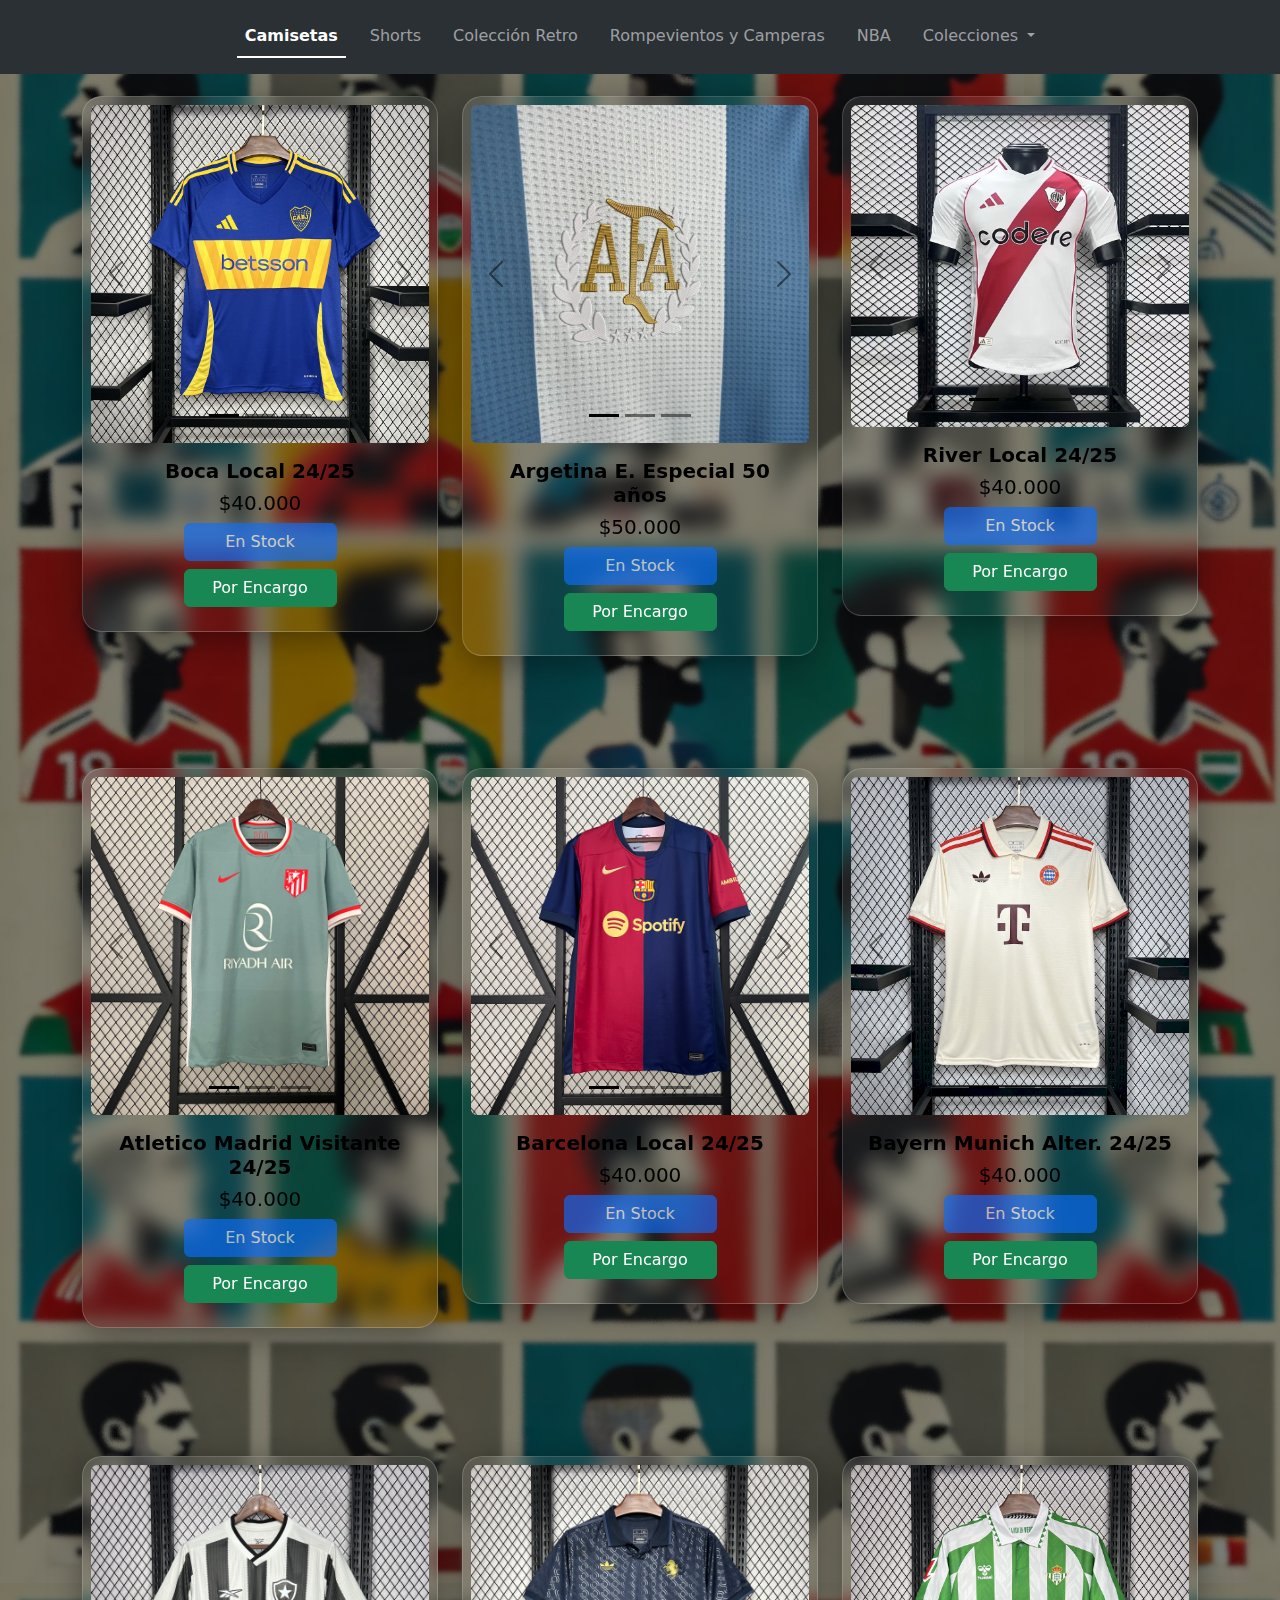
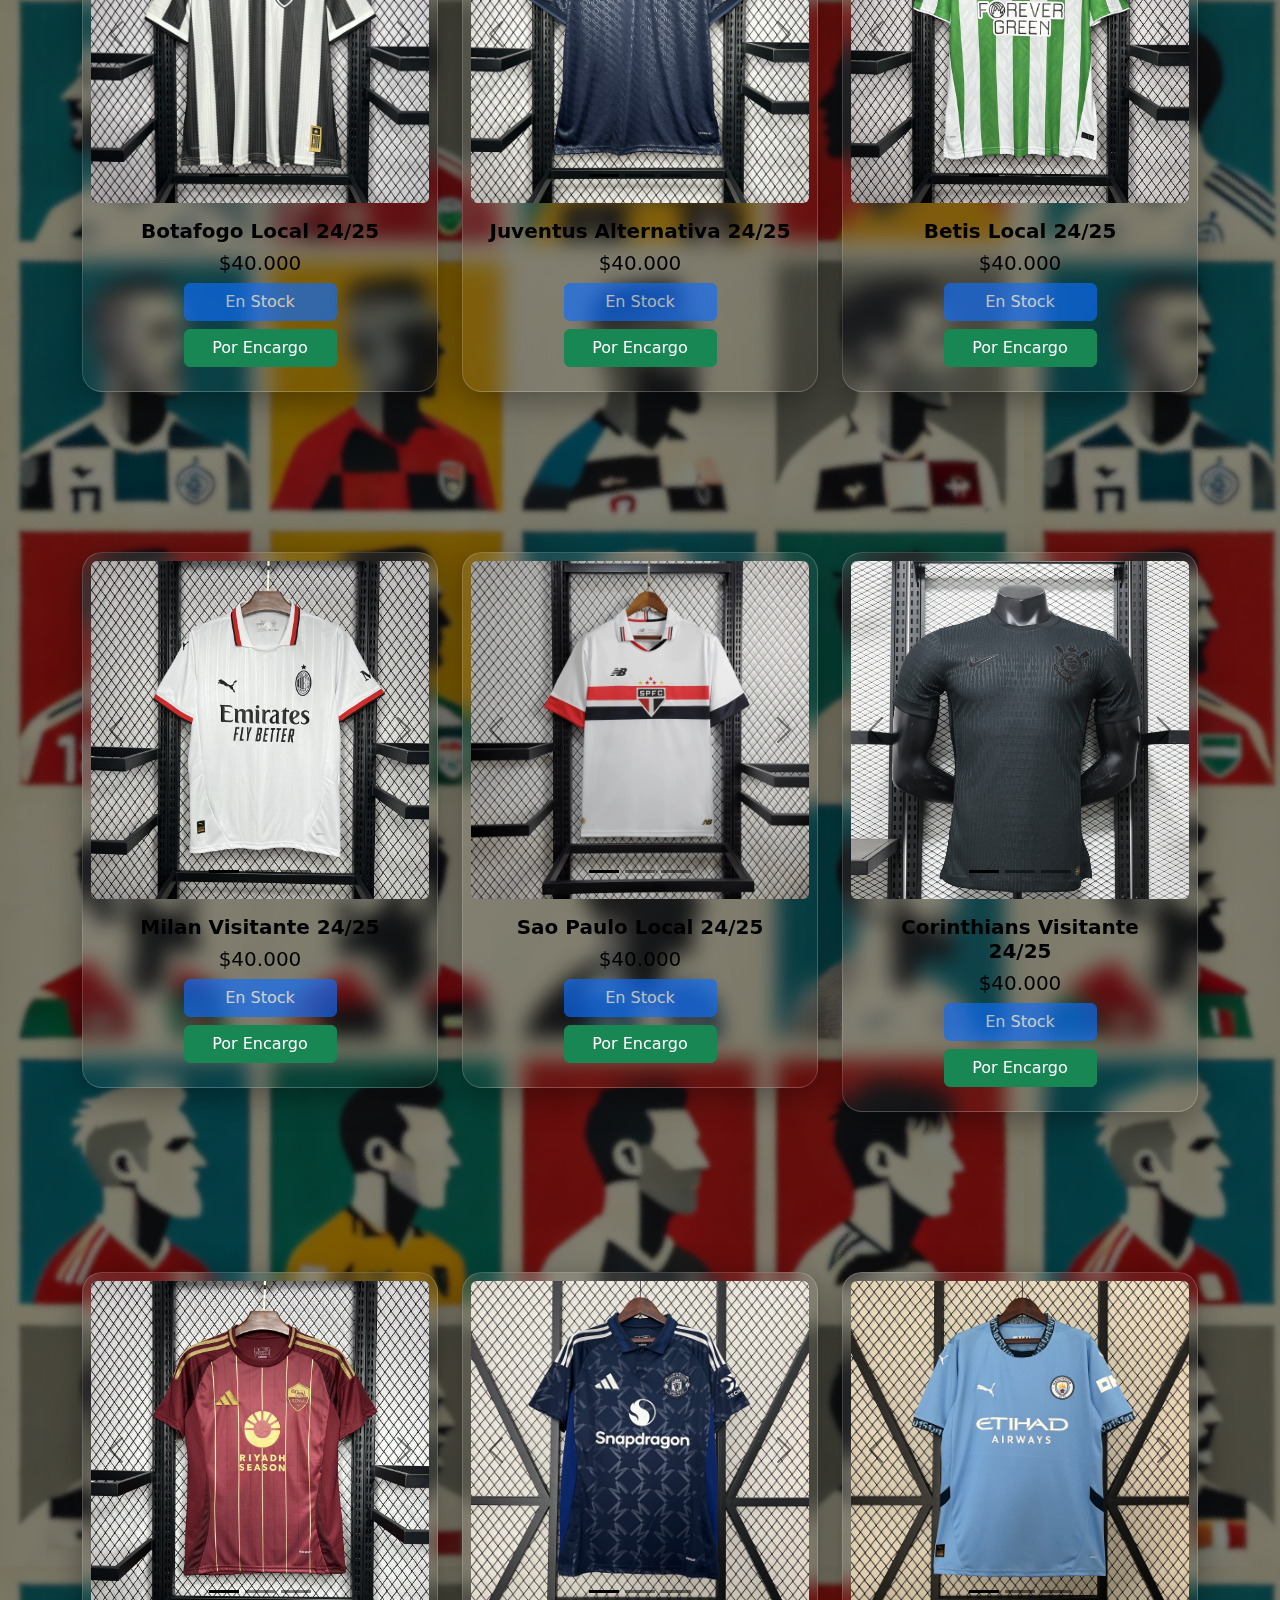
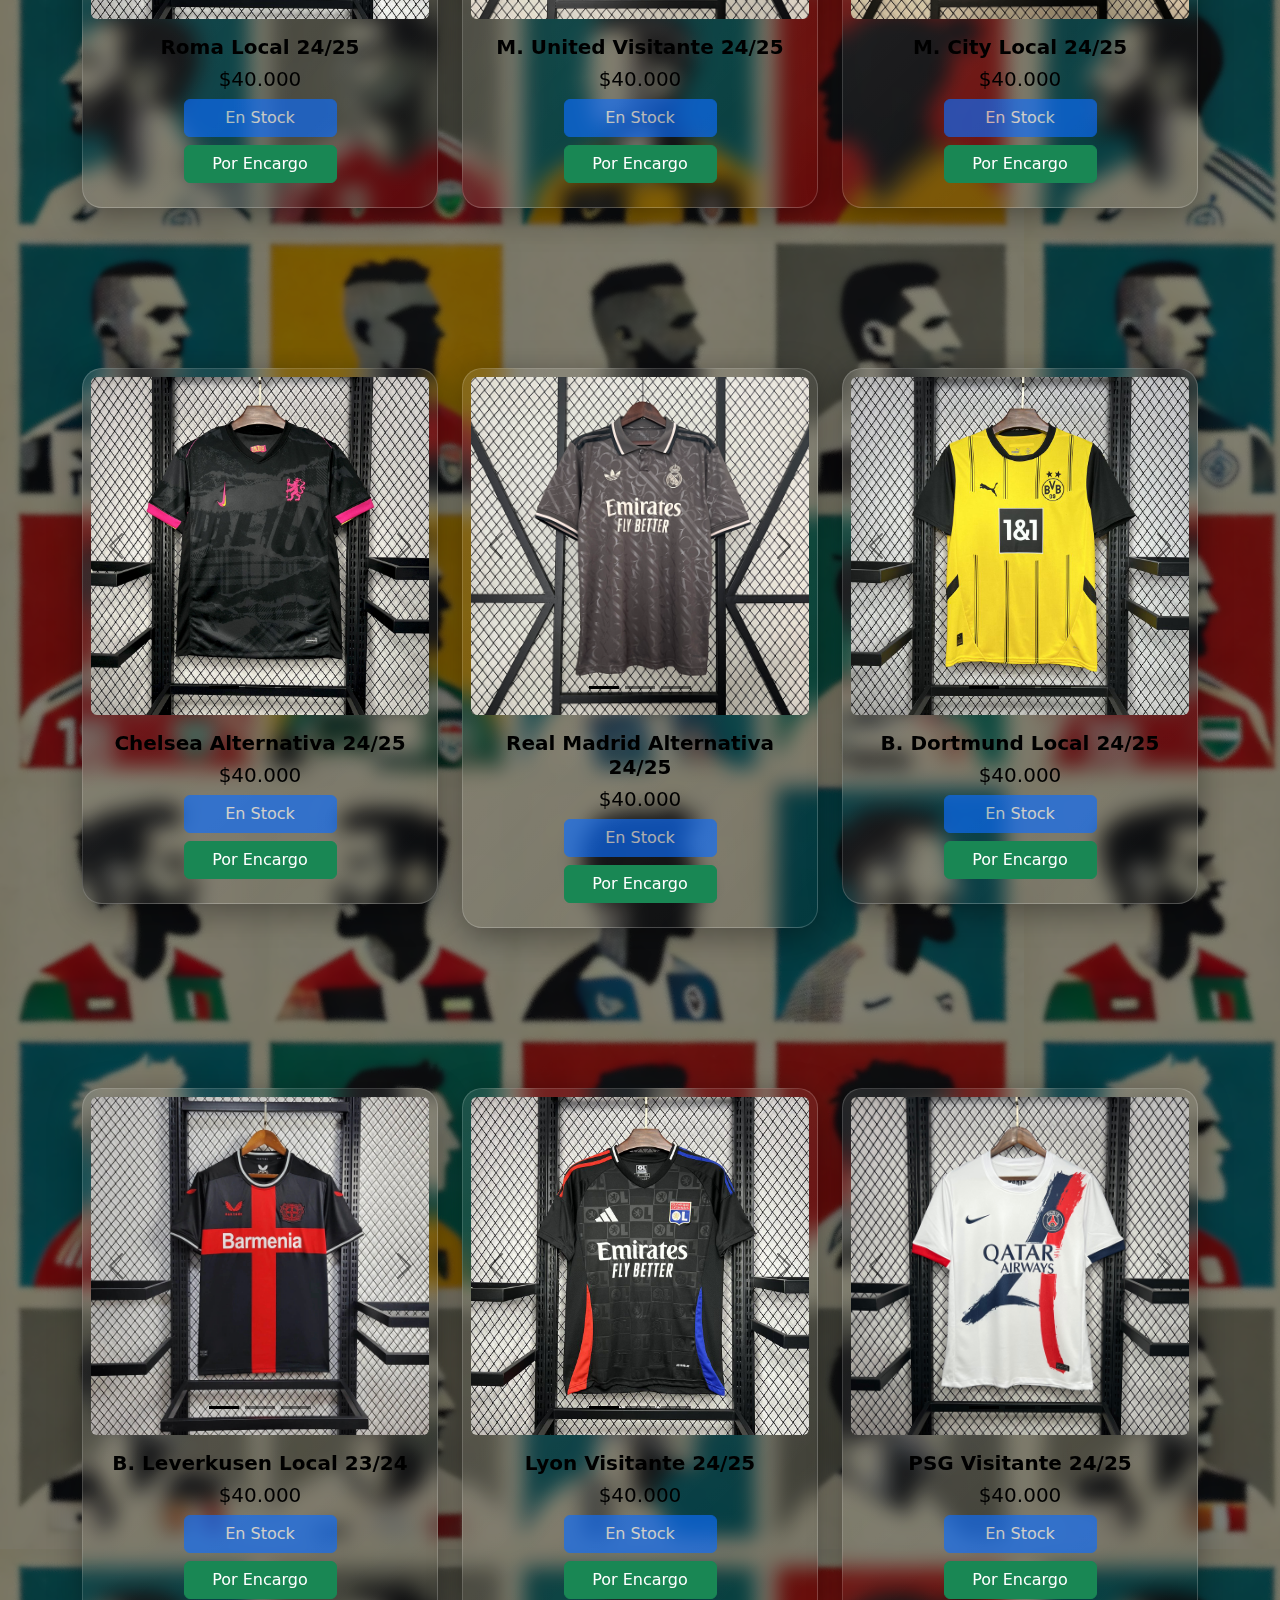
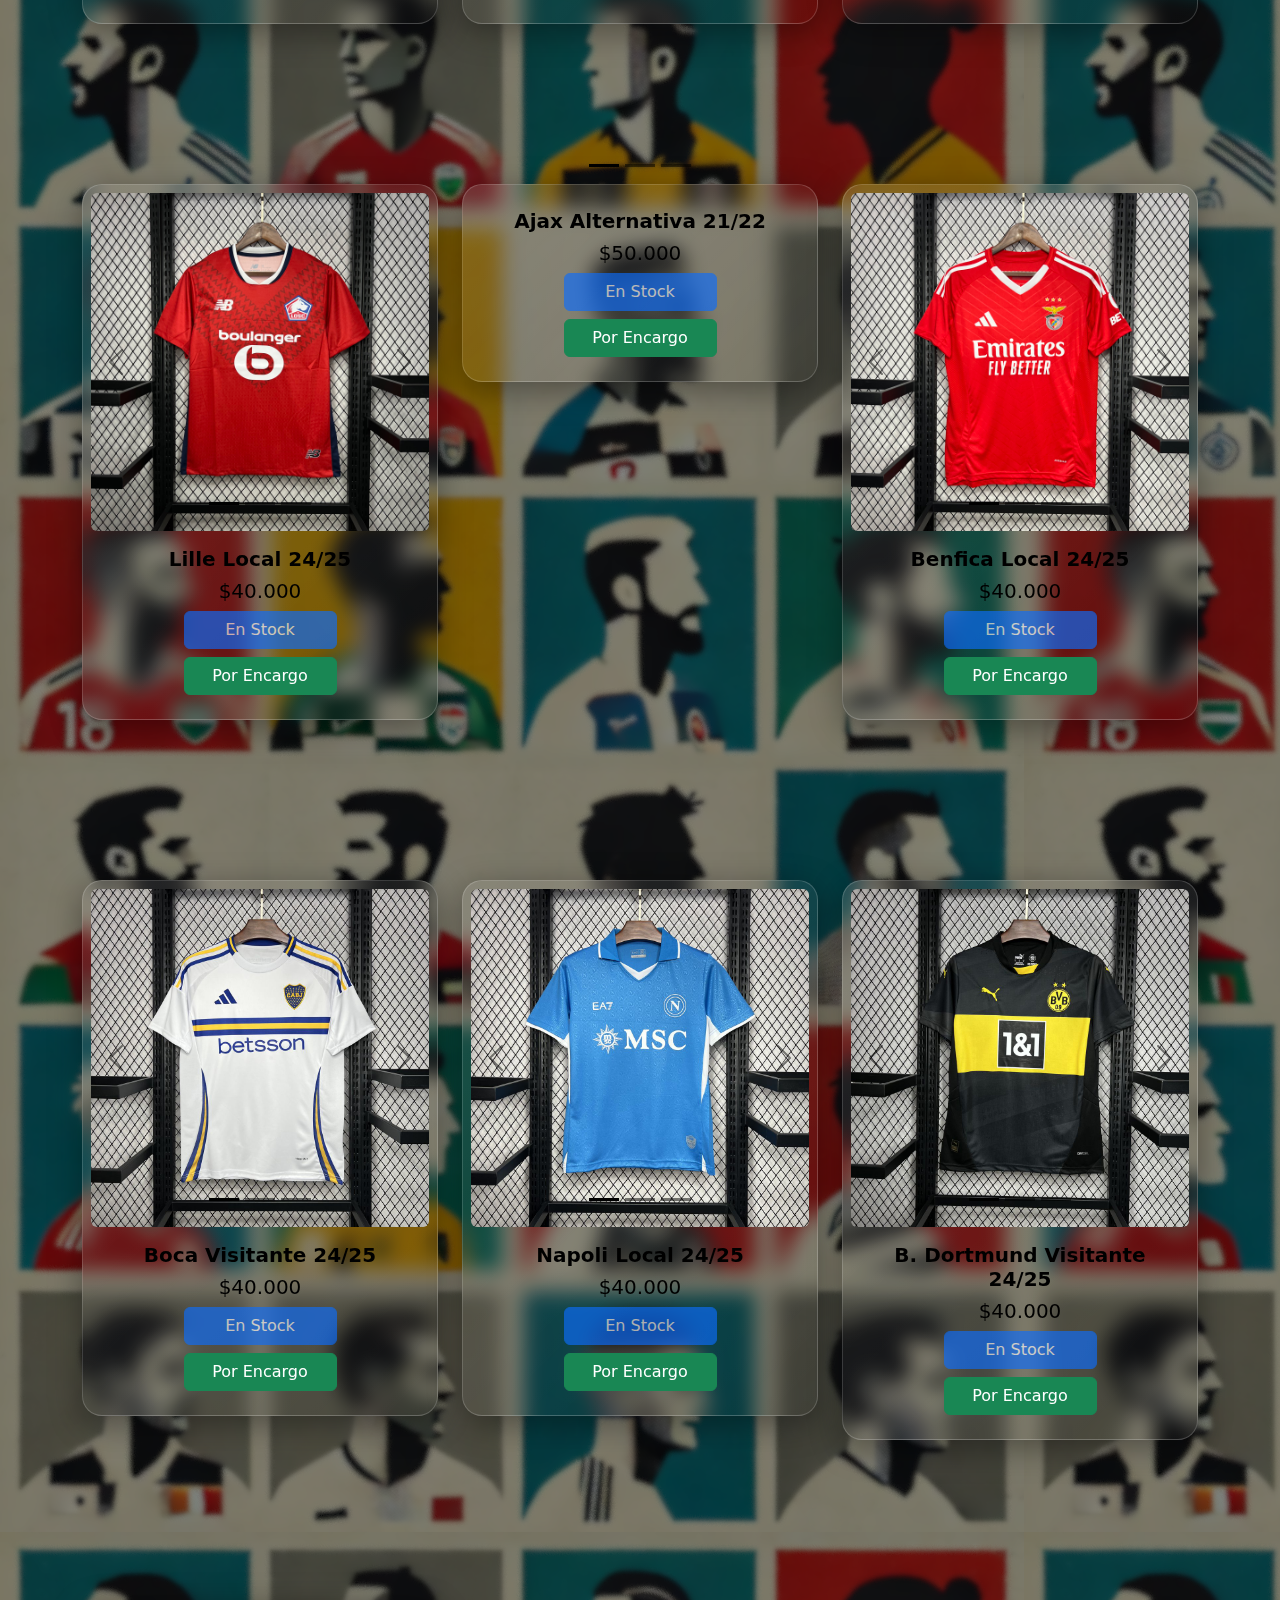
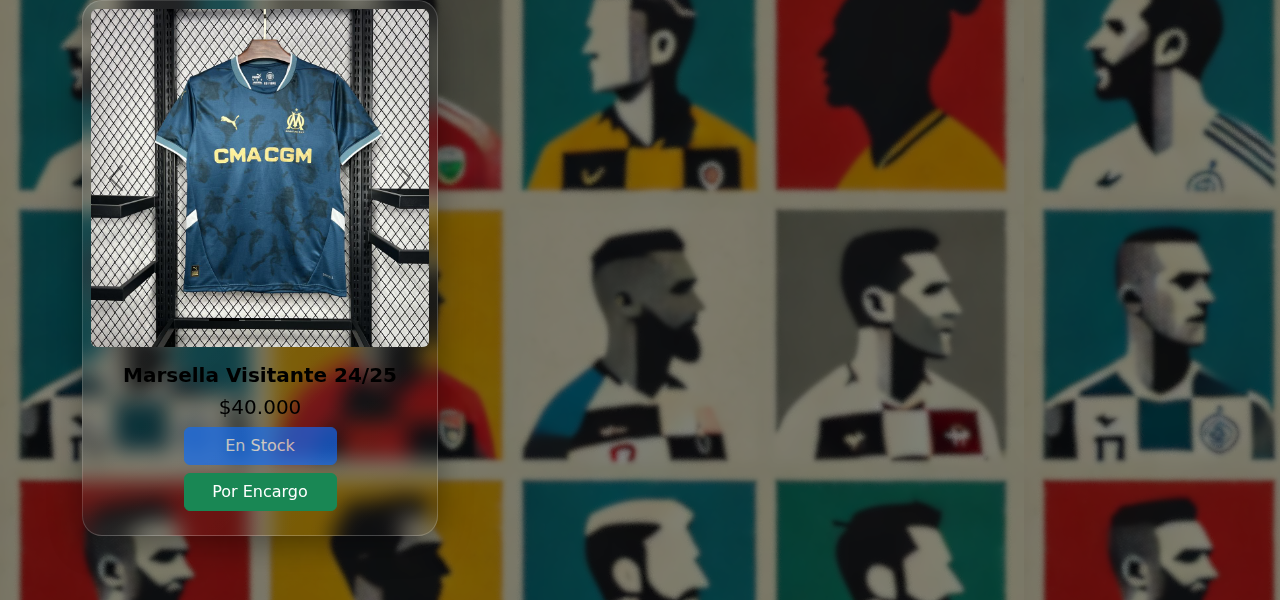
==== commit 4ced3f83: "página version 1.0" ====
--- a/index.html
+++ b/index.html
@@ -978,142 +978,145 @@
     </section>
 
 
+    
+
+
     <section class="container padding">
       <div class="row">
 
         <div class="col-md-4 padding">
           <div class="card tarjeta glass">
-            <div id="carouselExampleDark19" class="carousel carousel-dark slide">
-              <div class="carousel-indicators">
-                <button type="button" data-bs-target="#carouselExampleDark19" data-bs-slide-to="0" class="active"
-                  aria-current="true" aria-label="Slide 1"></button>
-                <button type="button" data-bs-target="#carouselExampleDark19" data-bs-slide-to="1"
-                  aria-label="Slide 2"></button>
-                <button type="button" data-bs-target="#carouselExampleDark19" data-bs-slide-to="2"
-                  aria-label="Slide 3"></button>
-              </div>
-              <div class="carousel-inner">
-                <div class="carousel-item active" data-bs-interval="10000">
-                  <img src="./img/roma-25-1.jpg" class="d-block w-100 rounded" alt="">
-                </div>
-                <div class="carousel-item" data-bs-interval="2000">
-                  <img src="./img/roma-25-2.jpg" class="d-block w-100 rounded" alt="">
-                </div>
-                <div class="carousel-item">
-                  <img src="./img/roma-25-3.jpg" class="d-block w-100 rounded" alt="">
-                  <div class="carousel-caption d-none d-md-block">
-                  </div>
-                </div>
-                <button class="carousel-control-prev" type="button" data-bs-target="#carouselExampleDark19"
-                  data-bs-slide="prev">
-                  <span class="carousel-control-prev-icon" aria-hidden="true"></span>
-                  <span class="visually-hidden">Anterior</span>
-                </button>
-                <button class="carousel-control-next" type="button" data-bs-target="#carouselExampleDark19"
-                  data-bs-slide="next">
-                  <span class="carousel-control-next-icon" aria-hidden="true"></span>
-                  <span class="visually-hidden">Siguiente</span>
-                </button>
-              </div>
-            </div>
-
-            <div class="card-body">
-              <h5 class="card-title letra centrar fw-bold">Roma Local 24/25</h5>
-              <h5 class="card-text letra centrar">$40.000</h5>
-              <div class="d-grid gap-2 col-6 mx-auto">
-                <button type="button" class="btn btn-primary" disabled>En Stock</button>
-                <a class="btn btn-success" href="./pages/camperas.html" role="button">Por Encargo</a>
-              </div>
-            </div>
-          </div>
-        </div>
-
-        <div class="col-md-4 padding">
-          <div class="card tarjeta glass">
-            <div id="carouselExampleDark20" class="carousel carousel-dark slide">
-              <div class="carousel-indicators">
-                <button type="button" data-bs-target="#carouselExampleDark20" data-bs-slide-to="0" class="active"
-                  aria-current="true" aria-label="Slide 1"></button>
-                <button type="button" data-bs-target="#carouselExampleDark20" data-bs-slide-to="1"
-                  aria-label="Slide 2"></button>
-                <button type="button" data-bs-target="#carouselExampleDark20" data-bs-slide-to="2"
-                  aria-label="Slide 3"></button>
-              </div>
-              <div class="carousel-inner">
-                <div class="carousel-item active" data-bs-interval="10000">
-                  <img src="./img/manchesteru-25-1.jpeg" class="d-block w-100 rounded" alt="">
-                </div>
-                <div class="carousel-item" data-bs-interval="2000">
-                  <img src="./img/manchesteru-25-2.jpeg" class="d-block w-100 rounded" alt="">
-                </div>
-                <div class="carousel-item">
-                  <img src="./img/manchesteru-25-3.jpeg" class="d-block w-100 rounded" alt="">
-                  <div class="carousel-caption d-none d-md-block">
-                  </div>
-                </div>
-                <button class="carousel-control-prev" type="button" data-bs-target="#carouselExampleDark20"
-                  data-bs-slide="prev">
-                  <span class="carousel-control-prev-icon" aria-hidden="true"></span>
-                  <span class="visually-hidden">Anterior</span>
-                </button>
-                <button class="carousel-control-next" type="button" data-bs-target="#carouselExampleDark20"
-                  data-bs-slide="next">
-                  <span class="carousel-control-next-icon" aria-hidden="true"></span>
-                  <span class="visually-hidden">Siguiente</span>
-                </button>
-              </div>
-            </div>
-
-            <div class="card-body">
-              <h5 class="card-title letra centrar fw-bold">M. United Visitante 24/25</h5>
-              <h5 class="card-text letra centrar">$40.000</h5>
-              <div class="d-grid gap-2 col-6 mx-auto">
-                <button type="button" class="btn btn-primary" disabled>En Stock</button>
-                <a class="btn btn-success" href="./pages/camperas.html" role="button">Por Encargo</a>
-              </div>
-
-            </div>
-          </div>
-        </div>
-
-        <div class="col-md-4 padding">
-          <div class="card tarjeta glass">
-            <div id="carouselExampleDark21" class="carousel carousel-dark slide">
-              <div class="carousel-indicators">
-                <button type="button" data-bs-target="#carouselExampleDark21" data-bs-slide-to="0" class="active"
-                  aria-current="true" aria-label="Slide 1"></button>
-                <button type="button" data-bs-target="#carouselExampleDark21" data-bs-slide-to="1"
-                  aria-label="Slide 2"></button>
-                <button type="button" data-bs-target="#carouselExampleDark21" data-bs-slide-to="2"
-                  aria-label="Slide 3"></button>
-              </div>
-              <div class="carousel-inner">
-                <div class="carousel-item active" data-bs-interval="10000">
-                  <img src="./img/manchesterc-25-1.jpeg" class="d-block w-100 rounded" alt="">
-                </div>
-                <div class="carousel-item" data-bs-interval="2000">
-                  <img src="./img/manchesterc-25-2.jpeg" class="d-block w-100 rounded" alt="">
-                </div>
-                <div class="carousel-item">
-                  <img src="./img/manchesterc-25-3.jpeg" class="d-block w-100 rounded" alt="">
-                  <div class="carousel-caption d-none d-md-block">
-                  </div>
-                </div>
-                <button class="carousel-control-prev" type="button" data-bs-target="#carouselExampleDark21"
-                  data-bs-slide="prev">
-                  <span class="carousel-control-prev-icon" aria-hidden="true"></span>
-                  <span class="visually-hidden">Anterior</span>
-                </button>
-                <button class="carousel-control-next" type="button" data-bs-target="#carouselExampleDark21"
-                  data-bs-slide="next">
-                  <span class="carousel-control-next-icon" aria-hidden="true"></span>
-                  <span class="visually-hidden">Siguiente</span>
-                </button>
-              </div>
-            </div>
-
-            <div class="card-body">
-              <h5 class="card-title letra centrar fw-bold">M. City Local 24/25</h5>
+            <div id="carouselExampleDark22" class="carousel carousel-dark slide">
+              <div class="carousel-indicators">
+                <button type="button" data-bs-target="#carouselExampleDark22" data-bs-slide-to="0" class="active"
+                  aria-current="true" aria-label="Slide 1"></button>
+                <button type="button" data-bs-target="#carouselExampleDark22" data-bs-slide-to="1"
+                  aria-label="Slide 2"></button>
+                <button type="button" data-bs-target="#carouselExampleDark22" data-bs-slide-to="2"
+                  aria-label="Slide 3"></button>
+              </div>
+              <div class="carousel-inner">
+                <div class="carousel-item active" data-bs-interval="10000">
+                  <img src="./img/leverkusen-24-1.jpg" class="d-block w-100 rounded" alt="">
+                </div>
+                <div class="carousel-item" data-bs-interval="2000">
+                  <img src="./img/leverkusen-24-2.jpg" class="d-block w-100 rounded" alt="">
+                </div>
+                <div class="carousel-item">
+                  <img src="./img/leverkusen-24-3.jpg" class="d-block w-100 rounded" alt="">
+                  <div class="carousel-caption d-none d-md-block">
+                  </div>
+                </div>
+                <button class="carousel-control-prev" type="button" data-bs-target="#carouselExampleDark22"
+                  data-bs-slide="prev">
+                  <span class="carousel-control-prev-icon" aria-hidden="true"></span>
+                  <span class="visually-hidden">Anterior</span>
+                </button>
+                <button class="carousel-control-next" type="button" data-bs-target="#carouselExampleDark22"
+                  data-bs-slide="next">
+                  <span class="carousel-control-next-icon" aria-hidden="true"></span>
+                  <span class="visually-hidden">Siguiente</span>
+                </button>
+              </div>
+            </div>
+
+            <div class="card-body">
+              <h5 class="card-title letra centrar fw-bold">B. Leverkusen Local 23/24</h5>
+              <h5 class="card-text letra centrar">$40.000</h5>
+              <div class="d-grid gap-2 col-6 mx-auto">
+                <button type="button" class="btn btn-primary" disabled>En Stock</button>
+                <a class="btn btn-success" href="./pages/camperas.html" role="button">Por Encargo</a>
+              </div>
+            </div>
+          </div>
+        </div>
+
+        <div class="col-md-4 padding">
+          <div class="card tarjeta glass">
+            <div id="carouselExampleDark23" class="carousel carousel-dark slide">
+              <div class="carousel-indicators">
+                <button type="button" data-bs-target="#carouselExampleDark23" data-bs-slide-to="0" class="active"
+                  aria-current="true" aria-label="Slide 1"></button>
+                <button type="button" data-bs-target="#carouselExampleDark23" data-bs-slide-to="1"
+                  aria-label="Slide 2"></button>
+                <button type="button" data-bs-target="#carouselExampleDark23" data-bs-slide-to="2"
+                  aria-label="Slide 3"></button>
+              </div>
+              <div class="carousel-inner">
+                <div class="carousel-item active" data-bs-interval="10000">
+                  <img src="./img/lyon-25-1.jpg" class="d-block w-100 rounded" alt="">
+                </div>
+                <div class="carousel-item" data-bs-interval="2000">
+                  <img src="./img/lyon-25-2.jpg" class="d-block w-100 rounded" alt="">
+                </div>
+                <div class="carousel-item">
+                  <img src="./img/lyon-25-3.jpg" class="d-block w-100 rounded" alt="">
+                  <div class="carousel-caption d-none d-md-block">
+                  </div>
+                </div>
+                <button class="carousel-control-prev" type="button" data-bs-target="#carouselExampleDark23"
+                  data-bs-slide="prev">
+                  <span class="carousel-control-prev-icon" aria-hidden="true"></span>
+                  <span class="visually-hidden">Anterior</span>
+                </button>
+                <button class="carousel-control-next" type="button" data-bs-target="#carouselExampleDark23"
+                  data-bs-slide="next">
+                  <span class="carousel-control-next-icon" aria-hidden="true"></span>
+                  <span class="visually-hidden">Siguiente</span>
+                </button>
+              </div>
+            </div>
+
+            <div class="card-body">
+              <h5 class="card-title letra centrar fw-bold">Lyon Visitante 24/25</h5>
+              <h5 class="card-text letra centrar">$40.000</h5>
+              <div class="d-grid gap-2 col-6 mx-auto">
+                <button type="button" class="btn btn-primary" disabled>En Stock</button>
+                <a class="btn btn-success" href="./pages/camperas.html" role="button">Por Encargo</a>
+              </div>
+
+            </div>
+          </div>
+        </div>
+
+        <div class="col-md-4 padding">
+          <div class="card tarjeta glass">
+            <div id="carouselExampleDark24" class="carousel carousel-dark slide">
+              <div class="carousel-indicators">
+                <button type="button" data-bs-target="#carouselExampleDark24" data-bs-slide-to="0" class="active"
+                  aria-current="true" aria-label="Slide 1"></button>
+                <button type="button" data-bs-target="#carouselExampleDark24" data-bs-slide-to="1"
+                  aria-label="Slide 2"></button>
+                <button type="button" data-bs-target="#carouselExampleDark24" data-bs-slide-to="2"
+                  aria-label="Slide 3"></button>
+              </div>
+              <div class="carousel-inner">
+                <div class="carousel-item active" data-bs-interval="10000">
+                  <img src="./img/psg-25-1.jpg" class="d-block w-100 rounded" alt="">
+                </div>
+                <div class="carousel-item" data-bs-interval="2000">
+                  <img src="./img/psg-25-2.jpg" class="d-block w-100 rounded" alt="">
+                </div>
+                <div class="carousel-item">
+                  <img src="./img/psg-25-3.jpg" class="d-block w-100 rounded" alt="">
+                  <div class="carousel-caption d-none d-md-block">
+                  </div>
+                </div>
+                <button class="carousel-control-prev" type="button" data-bs-target="#carouselExampleDark24"
+                  data-bs-slide="prev">
+                  <span class="carousel-control-prev-icon" aria-hidden="true"></span>
+                  <span class="visually-hidden">Anterior</span>
+                </button>
+                <button class="carousel-control-next" type="button" data-bs-target="#carouselExampleDark24"
+                  data-bs-slide="next">
+                  <span class="carousel-control-next-icon" aria-hidden="true"></span>
+                  <span class="visually-hidden">Siguiente</span>
+                </button>
+              </div>
+            </div>
+
+            <div class="card-body">
+              <h5 class="card-title letra centrar fw-bold">PSG Visitante 24/25</h5>
               <h5 class="card-text letra centrar">$40.000</h5>
               <div class="d-grid gap-2 col-6 mx-auto">
                 <button type="button" class="btn btn-primary" disabled>En Stock</button>
@@ -1128,144 +1131,143 @@
       </div>
 
     </section>
-
 
     <section class="container padding">
       <div class="row">
 
         <div class="col-md-4 padding">
           <div class="card tarjeta glass">
-            <div id="carouselExampleDark22" class="carousel carousel-dark slide">
-              <div class="carousel-indicators">
-                <button type="button" data-bs-target="#carouselExampleDark22" data-bs-slide-to="0" class="active"
-                  aria-current="true" aria-label="Slide 1"></button>
-                <button type="button" data-bs-target="#carouselExampleDark22" data-bs-slide-to="1"
-                  aria-label="Slide 2"></button>
-                <button type="button" data-bs-target="#carouselExampleDark22" data-bs-slide-to="2"
-                  aria-label="Slide 3"></button>
-              </div>
-              <div class="carousel-inner">
-                <div class="carousel-item active" data-bs-interval="10000">
-                  <img src="./img/leverkusen-24-1.jpg" class="d-block w-100 rounded" alt="">
-                </div>
-                <div class="carousel-item" data-bs-interval="2000">
-                  <img src="./img/leverkusen-24-2.jpg" class="d-block w-100 rounded" alt="">
-                </div>
-                <div class="carousel-item">
-                  <img src="./img/leverkusen-24-3.jpg" class="d-block w-100 rounded" alt="">
-                  <div class="carousel-caption d-none d-md-block">
-                  </div>
-                </div>
-                <button class="carousel-control-prev" type="button" data-bs-target="#carouselExampleDark22"
-                  data-bs-slide="prev">
-                  <span class="carousel-control-prev-icon" aria-hidden="true"></span>
-                  <span class="visually-hidden">Anterior</span>
-                </button>
-                <button class="carousel-control-next" type="button" data-bs-target="#carouselExampleDark22"
-                  data-bs-slide="next">
-                  <span class="carousel-control-next-icon" aria-hidden="true"></span>
-                  <span class="visually-hidden">Siguiente</span>
-                </button>
-              </div>
-            </div>
-
-            <div class="card-body">
-              <h5 class="card-title letra centrar fw-bold">B. Leverkusen Local 23/24</h5>
-              <h5 class="card-text letra centrar">$40.000</h5>
-              <div class="d-grid gap-2 col-6 mx-auto">
-                <button type="button" class="btn btn-primary" disabled>En Stock</button>
-                <a class="btn btn-success" href="./pages/camperas.html" role="button">Por Encargo</a>
-              </div>
-            </div>
-          </div>
-        </div>
-
-        <div class="col-md-4 padding">
-          <div class="card tarjeta glass">
-            <div id="carouselExampleDark23" class="carousel carousel-dark slide">
-              <div class="carousel-indicators">
-                <button type="button" data-bs-target="#carouselExampleDark23" data-bs-slide-to="0" class="active"
-                  aria-current="true" aria-label="Slide 1"></button>
-                <button type="button" data-bs-target="#carouselExampleDark23" data-bs-slide-to="1"
-                  aria-label="Slide 2"></button>
-                <button type="button" data-bs-target="#carouselExampleDark23" data-bs-slide-to="2"
-                  aria-label="Slide 3"></button>
-              </div>
-              <div class="carousel-inner">
-                <div class="carousel-item active" data-bs-interval="10000">
-                  <img src="./img/lyon-25-1.jpg" class="d-block w-100 rounded" alt="">
-                </div>
-                <div class="carousel-item" data-bs-interval="2000">
-                  <img src="./img/lyon-25-2.jpg" class="d-block w-100 rounded" alt="">
-                </div>
-                <div class="carousel-item">
-                  <img src="./img/lyon-25-3.jpg" class="d-block w-100 rounded" alt="">
-                  <div class="carousel-caption d-none d-md-block">
-                  </div>
-                </div>
-                <button class="carousel-control-prev" type="button" data-bs-target="#carouselExampleDark23"
-                  data-bs-slide="prev">
-                  <span class="carousel-control-prev-icon" aria-hidden="true"></span>
-                  <span class="visually-hidden">Anterior</span>
-                </button>
-                <button class="carousel-control-next" type="button" data-bs-target="#carouselExampleDark23"
-                  data-bs-slide="next">
-                  <span class="carousel-control-next-icon" aria-hidden="true"></span>
-                  <span class="visually-hidden">Siguiente</span>
-                </button>
-              </div>
-            </div>
-
-            <div class="card-body">
-              <h5 class="card-title letra centrar fw-bold">Lyon Visitante 24/25</h5>
-              <h5 class="card-text letra centrar">$40.000</h5>
-              <div class="d-grid gap-2 col-6 mx-auto">
-                <button type="button" class="btn btn-primary" disabled>En Stock</button>
-                <a class="btn btn-success" href="./pages/camperas.html" role="button">Por Encargo</a>
-              </div>
-
-            </div>
-          </div>
-        </div>
-
-        <div class="col-md-4 padding">
-          <div class="card tarjeta glass">
-            <div id="carouselExampleDark24" class="carousel carousel-dark slide">
-              <div class="carousel-indicators">
-                <button type="button" data-bs-target="#carouselExampleDark24" data-bs-slide-to="0" class="active"
-                  aria-current="true" aria-label="Slide 1"></button>
-                <button type="button" data-bs-target="#carouselExampleDark24" data-bs-slide-to="1"
-                  aria-label="Slide 2"></button>
-                <button type="button" data-bs-target="#carouselExampleDark24" data-bs-slide-to="2"
-                  aria-label="Slide 3"></button>
-              </div>
-              <div class="carousel-inner">
-                <div class="carousel-item active" data-bs-interval="10000">
-                  <img src="./img/psg-25-1.jpg" class="d-block w-100 rounded" alt="">
-                </div>
-                <div class="carousel-item" data-bs-interval="2000">
-                  <img src="./img/psg-25-2.jpg" class="d-block w-100 rounded" alt="">
-                </div>
-                <div class="carousel-item">
-                  <img src="./img/psg-25-3.jpg" class="d-block w-100 rounded" alt="">
-                  <div class="carousel-caption d-none d-md-block">
-                  </div>
-                </div>
-                <button class="carousel-control-prev" type="button" data-bs-target="#carouselExampleDark24"
-                  data-bs-slide="prev">
-                  <span class="carousel-control-prev-icon" aria-hidden="true"></span>
-                  <span class="visually-hidden">Anterior</span>
-                </button>
-                <button class="carousel-control-next" type="button" data-bs-target="#carouselExampleDark24"
-                  data-bs-slide="next">
-                  <span class="carousel-control-next-icon" aria-hidden="true"></span>
-                  <span class="visually-hidden">Siguiente</span>
-                </button>
-              </div>
-            </div>
-
-            <div class="card-body">
-              <h5 class="card-title letra centrar fw-bold">PSG Visitante 24/25</h5>
+            <div id="carouselExampleDark25" class="carousel carousel-dark slide">
+              <div class="carousel-indicators">
+                <button type="button" data-bs-target="#carouselExampleDark25" data-bs-slide-to="0" class="active"
+                  aria-current="true" aria-label="Slide 1"></button>
+                <button type="button" data-bs-target="#carouselExampleDark25" data-bs-slide-to="1"
+                  aria-label="Slide 2"></button>
+                <button type="button" data-bs-target="#carouselExampleDark25" data-bs-slide-to="2"
+                  aria-label="Slide 3"></button>
+              </div>
+              <div class="carousel-inner">
+                <div class="carousel-item active" data-bs-interval="10000">
+                  <img src="./img/lille-25-1.jpg" class="d-block w-100 rounded" alt="">
+                </div>
+                <div class="carousel-item" data-bs-interval="2000">
+                  <img src="./img/lille-25-2.jpg" class="d-block w-100 rounded" alt="">
+                </div>
+                <div class="carousel-item">
+                  <img src="./img/lille-25-3.jpg" class="d-block w-100 rounded" alt="">
+                  <div class="carousel-caption d-none d-md-block">
+                  </div>
+                </div>
+                <button class="carousel-control-prev" type="button" data-bs-target="#carouselExampleDark25"
+                  data-bs-slide="prev">
+                  <span class="carousel-control-prev-icon" aria-hidden="true"></span>
+                  <span class="visually-hidden">Anterior</span>
+                </button>
+                <button class="carousel-control-next" type="button" data-bs-target="#carouselExampleDark25"
+                  data-bs-slide="next">
+                  <span class="carousel-control-next-icon" aria-hidden="true"></span>
+                  <span class="visually-hidden">Siguiente</span>
+                </button>
+              </div>
+            </div>
+
+            <div class="card-body">
+              <h5 class="card-title letra centrar fw-bold">Lille Local 24/25</h5>
+              <h5 class="card-text letra centrar">$40.000</h5>
+              <div class="d-grid gap-2 col-6 mx-auto">
+                <button type="button" class="btn btn-primary" disabled>En Stock</button>
+                <a class="btn btn-success" href="./pages/camperas.html" role="button">Por Encargo</a>
+              </div>
+            </div>
+          </div>
+        </div>
+
+        <div class="col-md-4 padding">
+          <div class="card tarjeta glass">
+            <div id="carouselExampleDark26" class="carousel carousel-dark slide">
+              <div class="carousel-indicators">
+                <button type="button" data-bs-target="#carouselExampleDark26" data-bs-slide-to="0" class="active"
+                  aria-current="true" aria-label="Slide 1"></button>
+                <button type="button" data-bs-target="#carouselExampleDark26" data-bs-slide-to="1"
+                  aria-label="Slide 2"></button>
+                <button type="button" data-bs-target="#carouselExampleDark26" data-bs-slide-to="2"
+                  aria-label="Slide 3"></button>
+              </div>
+              <div class="carousel-inner">
+                <div class="carousel-item active" data-bs-interval="10000">
+                  <img src="./img/ajax-22-1.jpg" class="d-block w-100 rounded" alt="">
+                </div>
+                <div class="carousel-item" data-bs-interval="2000">
+                  <img src="./img/ajax-22-2.jpg" class="d-block w-100 rounded" alt="">
+                </div>
+                <div class="carousel-item">
+                  <img src="./img/ajax-22-3.jpg" class="d-block w-100 rounded" alt="">
+                  <div class="carousel-caption d-none d-md-block">
+                  </div>
+                </div>
+                <button class="carousel-control-prev" type="button" data-bs-target="#carouselExampleDark26"
+                  data-bs-slide="prev">
+                  <span class="carousel-control-prev-icon" aria-hidden="true"></span>
+                  <span class="visually-hidden">Anterior</span>
+                </button>
+                <button class="carousel-control-next" type="button" data-bs-target="#carouselExampleDark26"
+                  data-bs-slide="next">
+                  <span class="carousel-control-next-icon" aria-hidden="true"></span>
+                  <span class="visually-hidden">Siguiente</span>
+                </button>
+              </div>
+            </div>
+
+            <div class="card-body">
+              <h5 class="card-title letra centrar fw-bold">Ajax Alternativa 21/22</h5>
+              <h5 class="card-text letra centrar">$50.000</h5>
+              <div class="d-grid gap-2 col-6 mx-auto">
+                <button type="button" class="btn btn-primary" disabled>En Stock</button>
+                <a class="btn btn-success" href="./pages/camperas.html" role="button">Por Encargo</a>
+              </div>
+
+            </div>
+          </div>
+        </div>
+
+        <div class="col-md-4 padding">
+          <div class="card tarjeta glass">
+            <div id="carouselExampleDark27" class="carousel carousel-dark slide">
+              <div class="carousel-indicators">
+                <button type="button" data-bs-target="#carouselExampleDark27" data-bs-slide-to="0" class="active"
+                  aria-current="true" aria-label="Slide 1"></button>
+                <button type="button" data-bs-target="#carouselExampleDark27" data-bs-slide-to="1"
+                  aria-label="Slide 2"></button>
+                <button type="button" data-bs-target="#carouselExampleDark27" data-bs-slide-to="2"
+                  aria-label="Slide 3"></button>
+              </div>
+              <div class="carousel-inner">
+                <div class="carousel-item active" data-bs-interval="10000">
+                  <img src="./img/benfica-25-1.jpg" class="d-block w-100 rounded" alt="">
+                </div>
+                <div class="carousel-item" data-bs-interval="2000">
+                  <img src="./img/benfica-25-2.jpg" class="d-block w-100 rounded" alt="">
+                </div>
+                <div class="carousel-item">
+                  <img src="./img/benfica-25-3.jpg" class="d-block w-100 rounded" alt="">
+                  <div class="carousel-caption d-none d-md-block">
+                  </div>
+                </div>
+                <button class="carousel-control-prev" type="button" data-bs-target="#carouselExampleDark27"
+                  data-bs-slide="prev">
+                  <span class="carousel-control-prev-icon" aria-hidden="true"></span>
+                  <span class="visually-hidden">Anterior</span>
+                </button>
+                <button class="carousel-control-next" type="button" data-bs-target="#carouselExampleDark27"
+                  data-bs-slide="next">
+                  <span class="carousel-control-next-icon" aria-hidden="true"></span>
+                  <span class="visually-hidden">Siguiente</span>
+                </button>
+              </div>
+            </div>
+
+            <div class="card-body">
+              <h5 class="card-title letra centrar fw-bold">Benfica Local 24/25</h5>
               <h5 class="card-text letra centrar">$40.000</h5>
               <div class="d-grid gap-2 col-6 mx-auto">
                 <button type="button" class="btn btn-primary" disabled>En Stock</button>
@@ -1280,143 +1282,144 @@
       </div>
 
     </section>
+
 
     <section class="container padding">
       <div class="row">
 
         <div class="col-md-4 padding">
           <div class="card tarjeta glass">
-            <div id="carouselExampleDark25" class="carousel carousel-dark slide">
-              <div class="carousel-indicators">
-                <button type="button" data-bs-target="#carouselExampleDark25" data-bs-slide-to="0" class="active"
-                  aria-current="true" aria-label="Slide 1"></button>
-                <button type="button" data-bs-target="#carouselExampleDark25" data-bs-slide-to="1"
-                  aria-label="Slide 2"></button>
-                <button type="button" data-bs-target="#carouselExampleDark25" data-bs-slide-to="2"
-                  aria-label="Slide 3"></button>
-              </div>
-              <div class="carousel-inner">
-                <div class="carousel-item active" data-bs-interval="10000">
-                  <img src="./img/lille-25-1.jpg" class="d-block w-100 rounded" alt="">
-                </div>
-                <div class="carousel-item" data-bs-interval="2000">
-                  <img src="./img/lille-25-2.jpg" class="d-block w-100 rounded" alt="">
-                </div>
-                <div class="carousel-item">
-                  <img src="./img/lille-25-3.jpg" class="d-block w-100 rounded" alt="">
-                  <div class="carousel-caption d-none d-md-block">
-                  </div>
-                </div>
-                <button class="carousel-control-prev" type="button" data-bs-target="#carouselExampleDark25"
-                  data-bs-slide="prev">
-                  <span class="carousel-control-prev-icon" aria-hidden="true"></span>
-                  <span class="visually-hidden">Anterior</span>
-                </button>
-                <button class="carousel-control-next" type="button" data-bs-target="#carouselExampleDark25"
-                  data-bs-slide="next">
-                  <span class="carousel-control-next-icon" aria-hidden="true"></span>
-                  <span class="visually-hidden">Siguiente</span>
-                </button>
-              </div>
-            </div>
-
-            <div class="card-body">
-              <h5 class="card-title letra centrar fw-bold">Lille Local 24/25</h5>
-              <h5 class="card-text letra centrar">$40.000</h5>
-              <div class="d-grid gap-2 col-6 mx-auto">
-                <button type="button" class="btn btn-primary" disabled>En Stock</button>
-                <a class="btn btn-success" href="./pages/camperas.html" role="button">Por Encargo</a>
-              </div>
-            </div>
-          </div>
-        </div>
-
-        <div class="col-md-4 padding">
-          <div class="card tarjeta glass">
-            <div id="carouselExampleDark26" class="carousel carousel-dark slide">
-              <div class="carousel-indicators">
-                <button type="button" data-bs-target="#carouselExampleDark26" data-bs-slide-to="0" class="active"
-                  aria-current="true" aria-label="Slide 1"></button>
-                <button type="button" data-bs-target="#carouselExampleDark26" data-bs-slide-to="1"
-                  aria-label="Slide 2"></button>
-                <button type="button" data-bs-target="#carouselExampleDark26" data-bs-slide-to="2"
-                  aria-label="Slide 3"></button>
-              </div>
-              <div class="carousel-inner">
-                <div class="carousel-item active" data-bs-interval="10000">
-                  <img src="./img/ajax-22-1.jpg" class="d-block w-100 rounded" alt="">
-                </div>
-                <div class="carousel-item" data-bs-interval="2000">
-                  <img src="./img/ajax-22-2.jpg" class="d-block w-100 rounded" alt="">
-                </div>
-                <div class="carousel-item">
-                  <img src="./img/ajax-22-3.jpg" class="d-block w-100 rounded" alt="">
-                  <div class="carousel-caption d-none d-md-block">
-                  </div>
-                </div>
-                <button class="carousel-control-prev" type="button" data-bs-target="#carouselExampleDark26"
-                  data-bs-slide="prev">
-                  <span class="carousel-control-prev-icon" aria-hidden="true"></span>
-                  <span class="visually-hidden">Anterior</span>
-                </button>
-                <button class="carousel-control-next" type="button" data-bs-target="#carouselExampleDark26"
-                  data-bs-slide="next">
-                  <span class="carousel-control-next-icon" aria-hidden="true"></span>
-                  <span class="visually-hidden">Siguiente</span>
-                </button>
-              </div>
-            </div>
-
-            <div class="card-body">
-              <h5 class="card-title letra centrar fw-bold">Ajax Alternativa 21/22</h5>
-              <h5 class="card-text letra centrar">$50.000</h5>
-              <div class="d-grid gap-2 col-6 mx-auto">
-                <button type="button" class="btn btn-primary" disabled>En Stock</button>
-                <a class="btn btn-success" href="./pages/camperas.html" role="button">Por Encargo</a>
-              </div>
-
-            </div>
-          </div>
-        </div>
-
-        <div class="col-md-4 padding">
-          <div class="card tarjeta glass">
-            <div id="carouselExampleDark27" class="carousel carousel-dark slide">
-              <div class="carousel-indicators">
-                <button type="button" data-bs-target="#carouselExampleDark27" data-bs-slide-to="0" class="active"
-                  aria-current="true" aria-label="Slide 1"></button>
-                <button type="button" data-bs-target="#carouselExampleDark27" data-bs-slide-to="1"
-                  aria-label="Slide 2"></button>
-                <button type="button" data-bs-target="#carouselExampleDark27" data-bs-slide-to="2"
-                  aria-label="Slide 3"></button>
-              </div>
-              <div class="carousel-inner">
-                <div class="carousel-item active" data-bs-interval="10000">
-                  <img src="./img/benfica-25-1.jpg" class="d-block w-100 rounded" alt="">
-                </div>
-                <div class="carousel-item" data-bs-interval="2000">
-                  <img src="./img/benfica-25-2.jpg" class="d-block w-100 rounded" alt="">
-                </div>
-                <div class="carousel-item">
-                  <img src="./img/benfica-25-3.jpg" class="d-block w-100 rounded" alt="">
-                  <div class="carousel-caption d-none d-md-block">
-                  </div>
-                </div>
-                <button class="carousel-control-prev" type="button" data-bs-target="#carouselExampleDark27"
-                  data-bs-slide="prev">
-                  <span class="carousel-control-prev-icon" aria-hidden="true"></span>
-                  <span class="visually-hidden">Anterior</span>
-                </button>
-                <button class="carousel-control-next" type="button" data-bs-target="#carouselExampleDark27"
-                  data-bs-slide="next">
-                  <span class="carousel-control-next-icon" aria-hidden="true"></span>
-                  <span class="visually-hidden">Siguiente</span>
-                </button>
-              </div>
-            </div>
-
-            <div class="card-body">
-              <h5 class="card-title letra centrar fw-bold">Benfica Local 24/25</h5>
+            <div id="carouselExampleDark28" class="carousel carousel-dark slide">
+              <div class="carousel-indicators">
+                <button type="button" data-bs-target="#carouselExampleDark28" data-bs-slide-to="0" class="active"
+                  aria-current="true" aria-label="Slide 1"></button>
+                <button type="button" data-bs-target="#carouselExampleDark28" data-bs-slide-to="1"
+                  aria-label="Slide 2"></button>
+                <button type="button" data-bs-target="#carouselExampleDark28" data-bs-slide-to="2"
+                  aria-label="Slide 3"></button>
+              </div>
+              <div class="carousel-inner">
+                <div class="carousel-item active" data-bs-interval="10000">
+                  <img src="./img/boca-vis-25-1.jpg" class="d-block w-100 rounded" alt="">
+                </div>
+                <div class="carousel-item" data-bs-interval="2000">
+                  <img src="./img/boca-vis-25-2.jpg" class="d-block w-100 rounded" alt="">
+                </div>
+                <div class="carousel-item">
+                  <img src="./img/boca-vis-25-3.jpg" class="d-block w-100 rounded" alt="">
+                  <div class="carousel-caption d-none d-md-block">
+                  </div>
+                </div>
+                <button class="carousel-control-prev" type="button" data-bs-target="#carouselExampleDark28"
+                  data-bs-slide="prev">
+                  <span class="carousel-control-prev-icon" aria-hidden="true"></span>
+                  <span class="visually-hidden">Anterior</span>
+                </button>
+                <button class="carousel-control-next" type="button" data-bs-target="#carouselExampleDark28"
+                  data-bs-slide="next">
+                  <span class="carousel-control-next-icon" aria-hidden="true"></span>
+                  <span class="visually-hidden">Siguiente</span>
+                </button>
+              </div>
+            </div>
+
+            <div class="card-body">
+              <h5 class="card-title letra centrar fw-bold">Boca Visitante 24/25</h5>
+              <h5 class="card-text letra centrar">$40.000</h5>
+              <div class="d-grid gap-2 col-6 mx-auto">
+                <button type="button" class="btn btn-primary" disabled>En Stock</button>
+                <a class="btn btn-success" href="./pages/camperas.html" role="button">Por Encargo</a>
+              </div>
+            </div>
+          </div>
+        </div>
+
+        <div class="col-md-4 padding">
+          <div class="card tarjeta glass">
+            <div id="carouselExampleDark29" class="carousel carousel-dark slide">
+              <div class="carousel-indicators">
+                <button type="button" data-bs-target="#carouselExampleDark29" data-bs-slide-to="0" class="active"
+                  aria-current="true" aria-label="Slide 1"></button>
+                <button type="button" data-bs-target="#carouselExampleDark29" data-bs-slide-to="1"
+                  aria-label="Slide 2"></button>
+                <button type="button" data-bs-target="#carouselExampleDark29" data-bs-slide-to="2"
+                  aria-label="Slide 3"></button>
+              </div>
+              <div class="carousel-inner">
+                <div class="carousel-item active" data-bs-interval="10000">
+                  <img src="./img/napoli-25-1.jpg" class="d-block w-100 rounded" alt="">
+                </div>
+                <div class="carousel-item" data-bs-interval="2000">
+                  <img src="./img/napoli-25-1.jpg" class="d-block w-100 rounded" alt="">
+                </div>
+                <div class="carousel-item">
+                  <img src="./img/napoli-25-3.jpg" class="d-block w-100 rounded" alt="">
+                  <div class="carousel-caption d-none d-md-block">
+                  </div>
+                </div>
+                <button class="carousel-control-prev" type="button" data-bs-target="#carouselExampleDark29"
+                  data-bs-slide="prev">
+                  <span class="carousel-control-prev-icon" aria-hidden="true"></span>
+                  <span class="visually-hidden">Anterior</span>
+                </button>
+                <button class="carousel-control-next" type="button" data-bs-target="#carouselExampleDark29"
+                  data-bs-slide="next">
+                  <span class="carousel-control-next-icon" aria-hidden="true"></span>
+                  <span class="visually-hidden">Siguiente</span>
+                </button>
+              </div>
+            </div>
+
+            <div class="card-body">
+              <h5 class="card-title letra centrar fw-bold">Napoli Local 24/25</h5>
+              <h5 class="card-text letra centrar">$40.000</h5>
+              <div class="d-grid gap-2 col-6 mx-auto">
+                <button type="button" class="btn btn-primary" disabled>En Stock</button>
+                <a class="btn btn-success" href="./pages/camperas.html" role="button">Por Encargo</a>
+              </div>
+
+            </div>
+          </div>
+        </div>
+
+        <div class="col-md-4 padding">
+          <div class="card tarjeta glass">
+            <div id="carouselExampleDark30" class="carousel carousel-dark slide">
+              <div class="carousel-indicators">
+                <button type="button" data-bs-target="#carouselExampleDark30" data-bs-slide-to="0" class="active"
+                  aria-current="true" aria-label="Slide 1"></button>
+                <button type="button" data-bs-target="#carouselExampleDark30" data-bs-slide-to="1"
+                  aria-label="Slide 2"></button>
+                <button type="button" data-bs-target="#carouselExampleDark30" data-bs-slide-to="2"
+                  aria-label="Slide 3"></button>
+              </div>
+              <div class="carousel-inner">
+                <div class="carousel-item active" data-bs-interval="10000">
+                  <img src="./img/dortmund-vis-25-1.jpg" class="d-block w-100 rounded" alt="">
+                </div>
+                <div class="carousel-item" data-bs-interval="2000">
+                  <img src="./img/dortmund-vis-25-2.jpg" class="d-block w-100 rounded" alt="">
+                </div>
+                <div class="carousel-item">
+                  <img src="./img/dortmund-vis-25-3.jpg" class="d-block w-100 rounded" alt="">
+                  <div class="carousel-caption d-none d-md-block">
+                  </div>
+                </div>
+                <button class="carousel-control-prev" type="button" data-bs-target="#carouselExampleDark30"
+                  data-bs-slide="prev">
+                  <span class="carousel-control-prev-icon" aria-hidden="true"></span>
+                  <span class="visually-hidden">Anterior</span>
+                </button>
+                <button class="carousel-control-next" type="button" data-bs-target="#carouselExampleDark30"
+                  data-bs-slide="next">
+                  <span class="carousel-control-next-icon" aria-hidden="true"></span>
+                  <span class="visually-hidden">Siguiente</span>
+                </button>
+              </div>
+            </div>
+
+            <div class="card-body">
+              <h5 class="card-title letra centrar fw-bold">B. Dortmund Visitante 24/25</h5>
               <h5 class="card-text letra centrar">$40.000</h5>
               <div class="d-grid gap-2 col-6 mx-auto">
                 <button type="button" class="btn btn-primary" disabled>En Stock</button>
@@ -1432,6 +1435,159 @@
 
     </section>
 
+
+
+    <section class="container padding">
+      <div class="row">
+
+        <div class="col-md-4 padding">
+          <div class="card tarjeta glass">
+            <div id="carouselExampleDark31" class="carousel carousel-dark slide">
+              <div class="carousel-indicators">
+                <button type="button" data-bs-target="#carouselExampleDark31" data-bs-slide-to="0" class="active"
+                  aria-current="true" aria-label="Slide 1"></button>
+                <button type="button" data-bs-target="#carouselExampleDark31" data-bs-slide-to="1"
+                  aria-label="Slide 2"></button>
+                <button type="button" data-bs-target="#carouselExampleDark31" data-bs-slide-to="2"
+                  aria-label="Slide 3"></button>
+              </div>
+              <div class="carousel-inner">
+                <div class="carousel-item active" data-bs-interval="10000">
+                  <img src="./img/marsella-vis-25-1.jpg" class="d-block w-100 rounded" alt="">
+                </div>
+                <div class="carousel-item" data-bs-interval="2000">
+                  <img src="./img/marsella-vis-25-2.jpg" class="d-block w-100 rounded" alt="">
+                </div>
+                <div class="carousel-item">
+                  <img src="./img/marsella-vis-25-3.jpg" class="d-block w-100 rounded" alt="">
+                  <div class="carousel-caption d-none d-md-block">
+                  </div>
+                </div>
+                <button class="carousel-control-prev" type="button" data-bs-target="#carouselExampleDark31"
+                  data-bs-slide="prev">
+                  <span class="carousel-control-prev-icon" aria-hidden="true"></span>
+                  <span class="visually-hidden">Anterior</span>
+                </button>
+                <button class="carousel-control-next" type="button" data-bs-target="#carouselExampleDark31"
+                  data-bs-slide="next">
+                  <span class="carousel-control-next-icon" aria-hidden="true"></span>
+                  <span class="visually-hidden">Siguiente</span>
+                </button>
+              </div>
+            </div>
+
+            <div class="card-body">
+              <h5 class="card-title letra centrar fw-bold">Marsella Visitante 24/25</h5>
+              <h5 class="card-text letra centrar">$40.000</h5>
+              <div class="d-grid gap-2 col-6 mx-auto">
+                <button type="button" class="btn btn-primary" disabled>En Stock</button>
+                <a class="btn btn-success" href="./pages/camperas.html" role="button">Por Encargo</a>
+              </div>
+            </div>
+          </div>
+        </div>
+<!--
+        <div class="col-md-4 padding">
+          <div class="card tarjeta glass">
+            <div id="carouselExampleDark29" class="carousel carousel-dark slide">
+              <div class="carousel-indicators">
+                <button type="button" data-bs-target="#carouselExampleDark29" data-bs-slide-to="0" class="active"
+                  aria-current="true" aria-label="Slide 1"></button>
+                <button type="button" data-bs-target="#carouselExampleDark29" data-bs-slide-to="1"
+                  aria-label="Slide 2"></button>
+                <button type="button" data-bs-target="#carouselExampleDark29" data-bs-slide-to="2"
+                  aria-label="Slide 3"></button>
+              </div>
+              <div class="carousel-inner">
+                <div class="carousel-item active" data-bs-interval="10000">
+                  <img src="./img/napoli-25-1.jpg" class="d-block w-100 rounded" alt="">
+                </div>
+                <div class="carousel-item" data-bs-interval="2000">
+                  <img src="./img/napoli-25-1.jpg" class="d-block w-100 rounded" alt="">
+                </div>
+                <div class="carousel-item">
+                  <img src="./img/napoli-25-3.jpg" class="d-block w-100 rounded" alt="">
+                  <div class="carousel-caption d-none d-md-block">
+                  </div>
+                </div>
+                <button class="carousel-control-prev" type="button" data-bs-target="#carouselExampleDark29"
+                  data-bs-slide="prev">
+                  <span class="carousel-control-prev-icon" aria-hidden="true"></span>
+                  <span class="visually-hidden">Anterior</span>
+                </button>
+                <button class="carousel-control-next" type="button" data-bs-target="#carouselExampleDark29"
+                  data-bs-slide="next">
+                  <span class="carousel-control-next-icon" aria-hidden="true"></span>
+                  <span class="visually-hidden">Siguiente</span>
+                </button>
+              </div>
+            </div>
+
+            <div class="card-body">
+              <h5 class="card-title letra centrar fw-bold">Napoli Local 24/25</h5>
+              <h5 class="card-text letra centrar">$40.000</h5>
+              <div class="d-grid gap-2 col-6 mx-auto">
+                <button type="button" class="btn btn-primary" disabled>En Stock</button>
+                <a class="btn btn-success" href="./pages/camperas.html" role="button">Por Encargo</a>
+              </div>
+
+            </div>
+          </div>
+        </div>
+
+        <div class="col-md-4 padding">
+          <div class="card tarjeta glass">
+            <div id="carouselExampleDark30" class="carousel carousel-dark slide">
+              <div class="carousel-indicators">
+                <button type="button" data-bs-target="#carouselExampleDark30" data-bs-slide-to="0" class="active"
+                  aria-current="true" aria-label="Slide 1"></button>
+                <button type="button" data-bs-target="#carouselExampleDark30" data-bs-slide-to="1"
+                  aria-label="Slide 2"></button>
+                <button type="button" data-bs-target="#carouselExampleDark30" data-bs-slide-to="2"
+                  aria-label="Slide 3"></button>
+              </div>
+              <div class="carousel-inner">
+                <div class="carousel-item active" data-bs-interval="10000">
+                  <img src="./img/dortmund-vis-25-1.jpg" class="d-block w-100 rounded" alt="">
+                </div>
+                <div class="carousel-item" data-bs-interval="2000">
+                  <img src="./img/dortmund-vis-25-2.jpg" class="d-block w-100 rounded" alt="">
+                </div>
+                <div class="carousel-item">
+                  <img src="./img/dortmund-vis-25-3.jpg" class="d-block w-100 rounded" alt="">
+                  <div class="carousel-caption d-none d-md-block">
+                  </div>
+                </div>
+                <button class="carousel-control-prev" type="button" data-bs-target="#carouselExampleDark30"
+                  data-bs-slide="prev">
+                  <span class="carousel-control-prev-icon" aria-hidden="true"></span>
+                  <span class="visually-hidden">Anterior</span>
+                </button>
+                <button class="carousel-control-next" type="button" data-bs-target="#carouselExampleDark30"
+                  data-bs-slide="next">
+                  <span class="carousel-control-next-icon" aria-hidden="true"></span>
+                  <span class="visually-hidden">Siguiente</span>
+                </button>
+              </div>
+            </div>
+
+            <div class="card-body">
+              <h5 class="card-title letra centrar fw-bold">B. Dortmund Visitante 24/25</h5>
+              <h5 class="card-text letra centrar">$40.000</h5>
+              <div class="d-grid gap-2 col-6 mx-auto">
+                <button type="button" class="btn btn-primary" disabled>En Stock</button>
+                <a class="btn btn-success" href="./pages/camperas.html" role="button">Por Encargo</a>
+              </div>
+            </div>
+          </div>
+        </div>
+
+-->
+
+      </div>
+
+    </section>
+    
 
     
 
